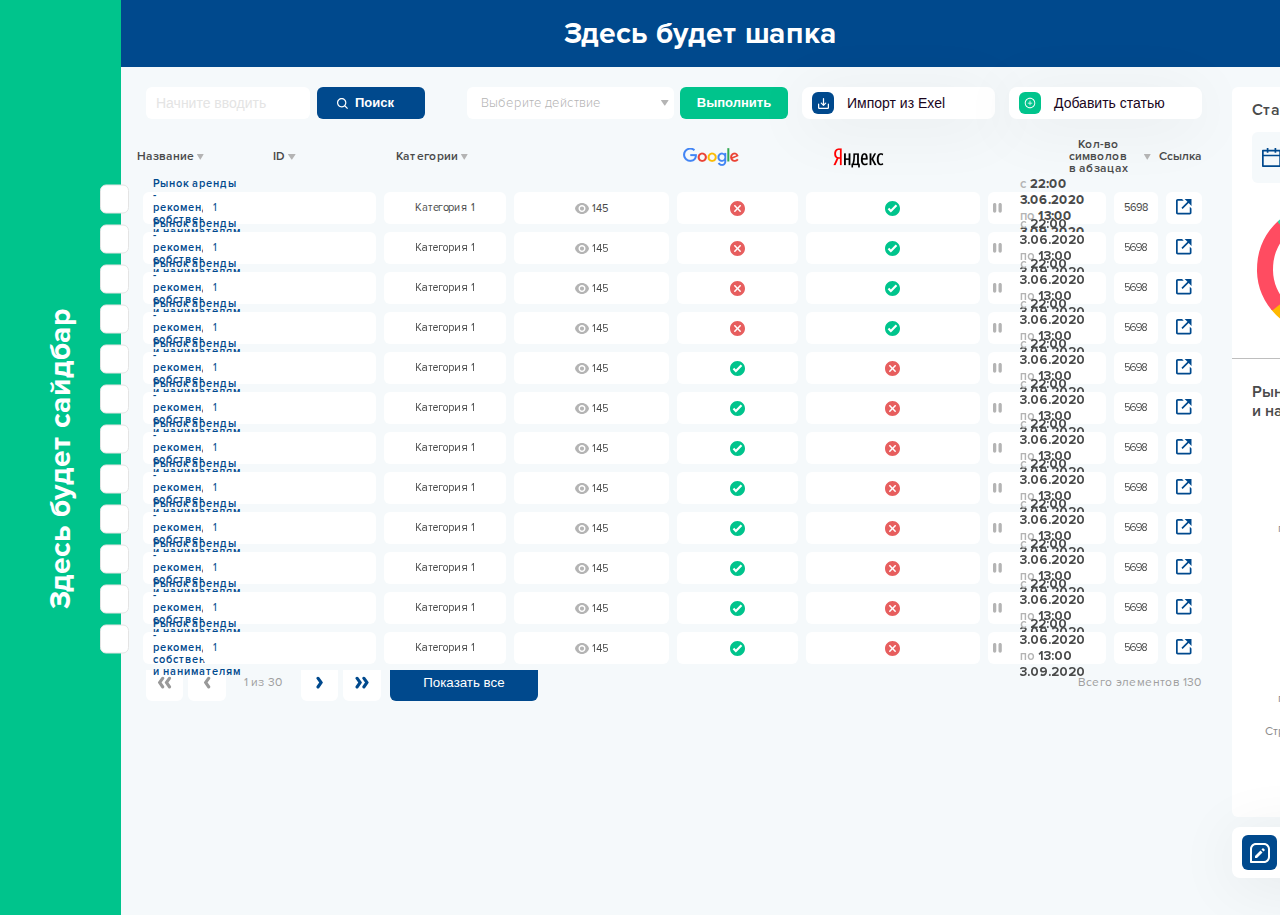
==== index.html @ c39ac7b4 "first commit" ====
<!DOCTYPE html>
<html lang="en">

<head>
    <meta charset="UTF-8">
    <meta http-equiv="X-UA-Compatible" content="IE=edge">
    <meta name="viewport" content="width=device-width, initial-scale=1.0">
    <title>Импорт в БД</title>
    <link rel="stylesheet" href="css/nice-select.css">
    <link rel="stylesheet" href="css/datepicker.css">
    <link rel="stylesheet" href="https://cdn.jsdelivr.net/npm/bootstrap@4.6.0/dist/css/bootstrap.min.css" integrity="sha384-B0vP5xmATw1+K9KRQjQERJvTumQW0nPEzvF6L/Z6nronJ3oUOFUFpCjEUQouq2+l" crossorigin="anonymous">
    <link rel="stylesheet" href="css/style.css">
    <link rel="stylesheet" href="css/jqplot.css">
</head>

<body>
    <div class="wrapper">
        <aside class='removed-sidebar'>
            <span>Здесь будет сайдбар</span>
        </aside>
        <main>
            <header class='removed-header'>Здесь будет шапка</header>
            <div class="content">
                <div class="content__left">
                    <div class="content-top">
                        <div class="content-top__left">
                            <div class="search">
                                <input type="text" placeholder="Начните вводить">
                                <button class="blue-btn">
                                    <svg width="11" height="11" viewBox="0 0 11 11" fill="none" xmlns="http://www.w3.org/2000/svg">
                                        <path d="M4.70412 9.40774C5.74783 9.40753 6.76147 9.05814 7.58363 8.41522L10.1685 11L11 10.1686L8.41508 7.58381C9.05837 6.76162 9.40799 5.7478 9.40824 4.70387C9.40824 2.11027 7.29786 0 4.70412 0C2.11039 0 0 2.11027 0 4.70387C0 7.29747 2.11039 9.40774 4.70412 9.40774ZM4.70412 1.17597C6.64986 1.17597 8.23221 2.75823 8.23221 4.70387C8.23221 6.64951 6.64986 8.23177 4.70412 8.23177C2.75838 8.23177 1.17603 6.64951 1.17603 4.70387C1.17603 2.75823 2.75838 1.17597 4.70412 1.17597Z" fill="white"/>
                                    </svg>
                                    <span>Поиск</span>
                                </button>
                            </div>
                            <div class="action">
                                <select class="select">
                                    <option disabled selected value="">Выберите действие</option>
                                    <option value="действие 1">действие 1</option>
                                    <option value="действие 2">действие 2</option>
                                    <option value="действие 3">действие 3</option>
                                </select>
                                <button class="green-btn">Выполнить</button>
                            </div>
                        </div>
                        <div class="content-top__right">
                            <button class="import-excel download-btn custom-btn">
                                <i>
                                    <svg width="11" height="11" viewBox="0 0 16 16" fill="none" xmlns="http://www.w3.org/2000/svg">
                                        <path d="M14.2222 8.88889V13.3333C14.2222 13.8222 13.8222 14.2222 13.3333 14.2222H2.66667C2.17778 14.2222 1.77778 13.8222 1.77778 13.3333V8.88889C1.77778 8.4 1.37778 8 0.888889 8C0.4 8 0 8.4 0 8.88889V14.2222C0 15.2 0.8 16 1.77778 16H14.2222C15.2 16 16 15.2 16 14.2222V8.88889C16 8.4 15.6 8 15.1111 8C14.6222 8 14.2222 8.4 14.2222 8.88889ZM8.88889 8.59556L10.56 6.92444C10.6423 6.84215 10.74 6.77687 10.8475 6.73233C10.955 6.68779 11.0703 6.66487 11.1867 6.66487C11.303 6.66487 11.4183 6.68779 11.5258 6.73233C11.6333 6.77687 11.731 6.84215 11.8133 6.92444C11.8956 7.00674 11.9609 7.10444 12.0054 7.21196C12.05 7.31949 12.0729 7.43473 12.0729 7.55111C12.0729 7.66749 12.05 7.78274 12.0054 7.89026C11.9609 7.99778 11.8956 8.09548 11.8133 8.17778L8.62222 11.3689C8.53999 11.4513 8.44231 11.5167 8.33478 11.5613C8.22725 11.6059 8.11197 11.6288 7.99556 11.6288C7.87914 11.6288 7.76387 11.6059 7.65633 11.5613C7.5488 11.5167 7.45112 11.4513 7.36889 11.3689L4.17778 8.17778C4.01158 8.01158 3.9182 7.78616 3.9182 7.55111C3.9182 7.31607 4.01158 7.09065 4.17778 6.92444C4.34398 6.75824 4.5694 6.66487 4.80444 6.66487C5.03949 6.66487 5.26491 6.75824 5.43111 6.92444L7.11111 8.59556V0.888889C7.11111 0.4 7.51111 0 8 0C8.48889 0 8.88889 0.4 8.88889 0.888889V8.59556Z" fill="white"></path>
                                    </svg>
                                </i>
                                <span>Импорт из Exel</span>
                            </button>
                            <button class="add-article add-btn custom-btn">
                                <i>
                                    <svg width="12" height="12" viewBox="0 0 12 12" fill="none" xmlns="http://www.w3.org/2000/svg">
                                        <path d="M8.15625 5.625H6.375V3.84375C6.375 3.79219 6.33281 3.75 6.28125 3.75H5.71875C5.66719 3.75 5.625 3.79219 5.625 3.84375V5.625H3.84375C3.79219 5.625 3.75 5.66719 3.75 5.71875V6.28125C3.75 6.33281 3.79219 6.375 3.84375 6.375H5.625V8.15625C5.625 8.20781 5.66719 8.25 5.71875 8.25H6.28125C6.33281 8.25 6.375 8.20781 6.375 8.15625V6.375H8.15625C8.20781 6.375 8.25 6.33281 8.25 6.28125V5.71875C8.25 5.66719 8.20781 5.625 8.15625 5.625Z" fill="white"/>
                                        <path d="M6 0.75C3.10078 0.75 0.75 3.10078 0.75 6C0.75 8.89922 3.10078 11.25 6 11.25C8.89922 11.25 11.25 8.89922 11.25 6C11.25 3.10078 8.89922 0.75 6 0.75ZM6 10.3594C3.59297 10.3594 1.64062 8.40703 1.64062 6C1.64062 3.59297 3.59297 1.64062 6 1.64062C8.40703 1.64062 10.3594 3.59297 10.3594 6C10.3594 8.40703 8.40703 10.3594 6 10.3594Z" fill="white"/>
                                    </svg>
                                </i>
                                <span>Добавить статью</span>
                            </button>
                        </div>
                    </div>
                    <div class="table">
                        <div class="table__head">
                            <div class="table__head-title">
                                <span>Название</span>
                                <img src="img/select-arrow.svg"></img>
                            </div>
                            <div class="table__head-title">
                                <span>ID</span>
                                <img src="img/select-arrow.svg"></img>
                            </div>
                            <div class="table__head-title">
                                <span>Категории</span>
                                <img src="img/select-arrow.svg"></img>
                            </div>
                            <div class="table__head-title">
                            </div>
                            <div class="table__head-title table__head-title--google">
                                <img src="img/google.png" alt="">
                            </div>
                            <div class="table__head-title table__head-title--yandex">
                                <img src="img/yandex.png" alt="">
                            </div>

                            <div class="table__head-title">

                            </div>
                            <div class="table__head-title">
                                <span>Кол-во символов <br> в абзацах</span>
                                <img src="img/select-arrow.svg"></img>
                            </div>
                            <div class="table__head-title">
                                <span>Ссылка</span>
                            </div>
                        </div>
                        <div class="table__row">
                            <div>
                                <div class="table__check">
                                    <input type='checkbox' class="checkbox" id='c' />
                                    <label for='c'></label>
                                </div>
                                <div class="table__title">
                                    Рынок аренды - рекомендации собственникам и нанимателям
                                </div>
                            </div>
                            <div class="table__id">1</div>
                            <div class="table__tag">Категория 1</div>
                            <div class="table__views">
                                <img src="img/views.svg" alt="">&#160;
                                <span>145</span>
                            </div>
                            <div class="table__google">
                                <img src="img/hasno.svg" alt="">
                            </div>
                            <div class="table__yandex">
                                <img src="img/has.svg" alt="">
                            </div>
                            <div class="table__period">
                                <button></button>
                                <div>
                                    <p>
                                        <span>с</span>
                                        <strong> 22:00 3.06.2020</strong>
                                    </p>
                                    <p>
                                        <span>по</span>
                                        <strong>13:00 3.09.2020</strong>
                                    </p>
                                </div>
                            </div>
                            <div class="table__num">5698</div>
                            <div class="table__link">
                                <a href=""><img src="img/link.svg" alt=""></a>
                            </div>
                        </div>
                        <div class="table__row">
                            <div>
                                <div class="table__check">
                                    <input type='checkbox' class="checkbox" id='c2' />
                                    <label for='c2'></label>
                                </div>
                                <div class="table__title">
                                    Рынок аренды - рекомендации собственникам и нанимателям
                                </div>
                            </div>
                            <div class="table__id">1</div>
                            <div class="table__tag">Категория 1</div>
                            <div class="table__views">
                                <img src="img/views.svg" alt="">&#160;
                                <span>145</span>
                            </div>
                            <div class="table__google">
                                <img src="img/hasno.svg" alt="">
                            </div>
                            <div class="table__yandex">
                                <img src="img/has.svg" alt="">
                            </div>
                            <div class="table__period">
                                <button></button>
                                <div>
                                    <p>
                                        <span>с</span>
                                        <strong> 22:00 3.06.2020</strong>
                                    </p>
                                    <p>
                                        <span>по</span>
                                        <strong>13:00 3.09.2020</strong>
                                    </p>
                                </div>
                            </div>
                            <div class="table__num">5698</div>
                            <div class="table__link">
                                <a href=""><img src="img/link.svg" alt=""></a>
                            </div>
                        </div>
                        <div class="table__row">
                            <div>
                                <div class="table__check">
                                    <input type='checkbox' class="checkbox" id='c3' />
                                    <label for='c3'></label>
                                </div>
                                <div class="table__title">
                                    Рынок аренды - рекомендации собственникам и нанимателям
                                </div>
                            </div>
                            <div class="table__id">1</div>
                            <div class="table__tag">Категория 1</div>
                            <div class="table__views">
                                <img src="img/views.svg" alt="">&#160;
                                <span>145</span>
                            </div>
                            <div class="table__google">
                                <img src="img/hasno.svg" alt="">
                            </div>
                            <div class="table__yandex">
                                <img src="img/has.svg" alt="">
                            </div>
                            <div class="table__period">
                                <button></button>
                                <div>
                                    <p>
                                        <span>с</span>
                                        <strong> 22:00 3.06.2020</strong>
                                    </p>
                                    <p>
                                        <span>по</span>
                                        <strong>13:00 3.09.2020</strong>
                                    </p>
                                </div>
                            </div>
                            <div class="table__num">5698</div>
                            <div class="table__link">
                                <a href=""><img src="img/link.svg" alt=""></a>
                            </div>
                        </div>
                        <div class="table__row">
                            <div>
                                <div class="table__check">
                                    <input type='checkbox' class="checkbox" id='c4' />
                                    <label for='c4'></label>
                                </div>
                                <div class="table__title">
                                    Рынок аренды - рекомендации собственникам и нанимателям
                                </div>
                            </div>
                            <div class="table__id">1</div>
                            <div class="table__tag">Категория 1</div>
                            <div class="table__views">
                                <img src="img/views.svg" alt="">&#160;
                                <span>145</span>
                            </div>
                            <div class="table__google">
                                <img src="img/hasno.svg" alt="">
                            </div>
                            <div class="table__yandex">
                                <img src="img/has.svg" alt="">
                            </div>
                            <div class="table__period">
                                <button></button>
                                <div>
                                    <p>
                                        <span>с</span>
                                        <strong> 22:00 3.06.2020</strong>
                                    </p>
                                    <p>
                                        <span>по</span>
                                        <strong>13:00 3.09.2020</strong>
                                    </p>
                                </div>
                            </div>
                            <div class="table__num">5698</div>
                            <div class="table__link">
                                <a href=""><img src="img/link.svg" alt=""></a>
                            </div>
                        </div>
                        <div class="table__row">
                            <div>
                                <div class="table__check">
                                    <input type='checkbox' class="checkbox" id='c5' />
                                    <label for='c5'></label>
                                </div>
                                <div class="table__title">
                                    Рынок аренды - рекомендации собственникам и нанимателям
                                </div>
                            </div>
                            <div class="table__id">1</div>
                            <div class="table__tag">Категория 1</div>
                            <div class="table__views">
                                <img src="img/views.svg" alt="">&#160;
                                <span>145</span>
                            </div>
                            <div class="table__google">
                                <img src="img/has.svg" alt="">
                            </div>
                            <div class="table__yandex">
                                <img src="img/hasno.svg" alt="">
                            </div>
                            <div class="table__period">
                                <button></button>
                                <div>
                                    <p>
                                        <span>с</span>
                                        <strong> 22:00 3.06.2020</strong>
                                    </p>
                                    <p>
                                        <span>по</span>
                                        <strong>13:00 3.09.2020</strong>
                                    </p>
                                </div>
                            </div>
                            <div class="table__num">5698</div>
                            <div class="table__link">
                                <a href=""><img src="img/link.svg" alt=""></a>
                            </div>
                        </div>
                        <div class="table__row">
                            <div>
                                <div class="table__check">
                                    <input type='checkbox' class="checkbox" id='c6' />
                                    <label for='c6'></label>
                                </div>
                                <div class="table__title">
                                    Рынок аренды - рекомендации собственникам и нанимателям
                                </div>
                            </div>
                            <div class="table__id">1</div>
                            <div class="table__tag">Категория 1</div>
                            <div class="table__views">
                                <img src="img/views.svg" alt="">&#160;
                                <span>145</span>
                            </div>
                            <div class="table__google">
                                <img src="img/has.svg" alt="">
                            </div>
                            <div class="table__yandex">
                                <img src="img/hasno.svg" alt="">
                            </div>
                            <div class="table__period">
                                <button></button>
                                <div>
                                    <p>
                                        <span>с</span>
                                        <strong> 22:00 3.06.2020</strong>
                                    </p>
                                    <p>
                                        <span>по</span>
                                        <strong>13:00 3.09.2020</strong>
                                    </p>
                                </div>
                            </div>
                            <div class="table__num">5698</div>
                            <div class="table__link">
                                <a href=""><img src="img/link.svg" alt=""></a>
                            </div>
                        </div>
                        <div class="table__row">
                            <div>
                                <div class="table__check">
                                    <input type='checkbox' class="checkbox" id='c7' />
                                    <label for='c7'></label>
                                </div>
                                <div class="table__title">
                                    Рынок аренды - рекомендации собственникам и нанимателям
                                </div>
                            </div>
                            <div class="table__id">1</div>
                            <div class="table__tag">Категория 1</div>
                            <div class="table__views">
                                <img src="img/views.svg" alt="">&#160;
                                <span>145</span>
                            </div>
                            <div class="table__google">
                                <img src="img/has.svg" alt="">
                            </div>
                            <div class="table__yandex">
                                <img src="img/hasno.svg" alt="">
                            </div>
                            <div class="table__period">
                                <button></button>
                                <div>
                                    <p>
                                        <span>с</span>
                                        <strong> 22:00 3.06.2020</strong>
                                    </p>
                                    <p>
                                        <span>по</span>
                                        <strong>13:00 3.09.2020</strong>
                                    </p>
                                </div>
                            </div>
                            <div class="table__num">5698</div>
                            <div class="table__link">
                                <a href=""><img src="img/link.svg" alt=""></a>
                            </div>
                        </div>
                        <div class="table__row">
                            <div>
                                <div class="table__check">
                                    <input type='checkbox' class="checkbox" id='c8' />
                                    <label for='c8'></label>
                                </div>
                                <div class="table__title">
                                    Рынок аренды - рекомендации собственникам и нанимателям
                                </div>
                            </div>
                            <div class="table__id">1</div>
                            <div class="table__tag">Категория 1</div>
                            <div class="table__views">
                                <img src="img/views.svg" alt="">&#160;
                                <span>145</span>
                            </div>
                            <div class="table__google">
                                <img src="img/has.svg" alt="">
                            </div>
                            <div class="table__yandex">
                                <img src="img/hasno.svg" alt="">
                            </div>
                            <div class="table__period">
                                <button></button>
                                <div>
                                    <p>
                                        <span>с</span>
                                        <strong> 22:00 3.06.2020</strong>
                                    </p>
                                    <p>
                                        <span>по</span>
                                        <strong>13:00 3.09.2020</strong>
                                    </p>
                                </div>
                            </div>
                            <div class="table__num">5698</div>
                            <div class="table__link">
                                <a href=""><img src="img/link.svg" alt=""></a>
                            </div>
                        </div>
                        <div class="table__row">
                            <div>
                                <div class="table__check">
                                    <input type='checkbox' class="checkbox" id='c9' />
                                    <label for='c9'></label>
                                </div>
                                <div class="table__title">
                                    Рынок аренды - рекомендации собственникам и нанимателям
                                </div>
                            </div>
                            <div class="table__id">1</div>
                            <div class="table__tag">Категория 1</div>
                            <div class="table__views">
                                <img src="img/views.svg" alt="">&#160;
                                <span>145</span>
                            </div>
                            <div class="table__google">
                                <img src="img/has.svg" alt="">
                            </div>
                            <div class="table__yandex">
                                <img src="img/hasno.svg" alt="">
                            </div>
                            <div class="table__period">
                                <button></button>
                                <div>
                                    <p>
                                        <span>с</span>
                                        <strong> 22:00 3.06.2020</strong>
                                    </p>
                                    <p>
                                        <span>по</span>
                                        <strong>13:00 3.09.2020</strong>
                                    </p>
                                </div>
                            </div>
                            <div class="table__num">5698</div>
                            <div class="table__link">
                                <a href=""><img src="img/link.svg" alt=""></a>
                            </div>
                        </div>
                        <div class="table__row">
                            <div>
                                <div class="table__check">
                                    <input type='checkbox' class="checkbox" id='c10' />
                                    <label for='c10'></label>
                                </div>
                                <div class="table__title">
                                    Рынок аренды - рекомендации собственникам и нанимателям
                                </div>
                            </div>
                            <div class="table__id">1</div>
                            <div class="table__tag">Категория 1</div>
                            <div class="table__views">
                                <img src="img/views.svg" alt="">&#160;
                                <span>145</span>
                            </div>
                            <div class="table__google">
                                <img src="img/has.svg" alt="">
                            </div>
                            <div class="table__yandex">
                                <img src="img/hasno.svg" alt="">
                            </div>
                            <div class="table__period">
                                <button></button>
                                <div>
                                    <p>
                                        <span>с</span>
                                        <strong> 22:00 3.06.2020</strong>
                                    </p>
                                    <p>
                                        <span>по</span>
                                        <strong>13:00 3.09.2020</strong>
                                    </p>
                                </div>
                            </div>
                            <div class="table__num">5698</div>
                            <div class="table__link">
                                <a href=""><img src="img/link.svg" alt=""></a>
                            </div>
                        </div>
                        <div class="table__row">
                            <div>
                                <div class="table__check">
                                    <input type='checkbox' class="checkbox" id='c11' />
                                    <label for='c11'></label>
                                </div>
                                <div class="table__title">
                                    Рынок аренды - рекомендации собственникам и нанимателям
                                </div>
                            </div>
                            <div class="table__id">1</div>
                            <div class="table__tag">Категория 1</div>
                            <div class="table__views">
                                <img src="img/views.svg" alt="">&#160;
                                <span>145</span>
                            </div>
                            <div class="table__google">
                                <img src="img/has.svg" alt="">
                            </div>
                            <div class="table__yandex">
                                <img src="img/hasno.svg" alt="">
                            </div>
                            <div class="table__period">
                                <button></button>
                                <div>
                                    <p>
                                        <span>с</span>
                                        <strong> 22:00 3.06.2020</strong>
                                    </p>
                                    <p>
                                        <span>по</span>
                                        <strong>13:00 3.09.2020</strong>
                                    </p>
                                </div>
                            </div>
                            <div class="table__num">5698</div>
                            <div class="table__link">
                                <a href=""><img src="img/link.svg" alt=""></a>
                            </div>
                        </div>
                        <div class="table__row">
                            <div>
                                <div class="table__check">
                                    <input type='checkbox' class="checkbox" id='c12' />
                                    <label for='c12'></label>
                                </div>
                                <div class="table__title">
                                    Рынок аренды - рекомендации собственникам и нанимателям
                                </div>
                            </div>
                            <div class="table__id">1</div>
                            <div class="table__tag">Категория 1</div>
                            <div class="table__views">
                                <img src="img/views.svg" alt="">&#160;
                                <span>145</span>
                            </div>
                            <div class="table__google">
                                <img src="img/has.svg" alt="">
                            </div>
                            <div class="table__yandex">
                                <img src="img/hasno.svg" alt="">
                            </div>
                            <div class="table__period">
                                <button></button>
                                <div>
                                    <p>
                                        <span>с</span>
                                        <strong> 22:00 3.06.2020</strong>
                                    </p>
                                    <p>
                                        <span>по</span>
                                        <strong>13:00 3.09.2020</strong>
                                    </p>
                                </div>
                            </div>
                            <div class="table__num">5698</div>
                            <div class="table__link">
                                <a href=""><img src="img/link.svg" alt=""></a>
                            </div>
                        </div>
                    </div>
                    <div class="content-bottom">
                        <div class="content-bottom__left">
                            <div class="pagination">
                                <button class="pagination__btn pagination__btn--disabled">
                                    <svg width="15" height="13" viewBox="0 0 15 13" fill="none" xmlns="http://www.w3.org/2000/svg">
                                        <path d="M1.089 7.08982L4.53102 11.9035C4.82069 12.3125 5.28929 12.5596 5.79196 12.5596C7.06142 12.5596 7.79413 11.1282 7.06142 10.0973L4.5651 6.59567L7.06142 3.09401C7.80264 2.06311 7.06142 0.631772 5.79196 0.631772C5.28929 0.631772 4.81218 0.878848 4.5225 1.2878L1.08048 6.10152C0.876002 6.39971 0.876002 6.79163 1.089 7.08982Z" fill="#00498D"/>
                                        <path d="M7.90443 7.08982L11.3379 11.9035C11.6361 12.3125 12.1047 12.5596 12.6074 12.5596C13.8768 12.5596 14.6181 11.1282 13.8768 10.0973L11.3805 6.59567L13.8768 3.09401C14.6181 2.06311 13.8768 0.631772 12.6074 0.631772C12.1047 0.631772 11.6276 0.878848 11.3379 1.2878L7.89591 6.10152C7.69143 6.39971 7.69143 6.79163 7.90443 7.08982Z" fill="#00498D"/>
                                    </svg>
                                </button>
                                <button class="pagination__btn pagination__btn--disabled">
                                    <svg width="8" height="13" viewBox="0 0 8 13" fill="none" xmlns="http://www.w3.org/2000/svg">
                                        <path d="M1.09583 7.08982L4.53786 11.9035C4.82753 12.3125 5.29612 12.5596 5.79879 12.5596C7.06825 12.5596 7.80096 11.1282 7.06825 10.0973L4.57194 6.59567L7.06825 3.09401C7.80948 2.06311 7.06825 0.631772 5.79879 0.631772C5.29612 0.631772 4.81901 0.878848 4.52934 1.2878L1.08731 6.10152C0.882838 6.39971 0.882838 6.79163 1.09583 7.08982Z" fill="#00498D"/>
                                    </svg>
                                </button>
                                <span>1 из 30</span>
                                <button class="pagination__btn">
                                    <svg width="7" height="13" viewBox="0 0 7 13" fill="none" xmlns="http://www.w3.org/2000/svg">
                                        <path d="M6.66393 6.10146L3.22191 1.28774C2.93224 0.87879 2.46364 0.631714 1.96097 0.631714C0.691513 0.631714 -0.0411954 2.06305 0.691512 3.09395L3.18783 6.59561L0.691512 10.0973C-0.0497153 11.1282 0.691513 12.5595 1.96097 12.5595C2.46364 12.5595 2.94075 12.3124 3.23043 11.9035L6.67245 7.08976C6.87693 6.79157 6.87693 6.39966 6.66393 6.10146Z" fill="#00498D"/>
                                    </svg>
                                </button>
                                <button class="pagination__btn">
                                    <svg width="14" height="13" viewBox="0 0 14 13" fill="none" xmlns="http://www.w3.org/2000/svg">
                                        <path d="M13.5223 6.10146L10.0803 1.28774C9.79063 0.87879 9.32204 0.631714 8.81937 0.631714C7.54991 0.631714 6.8172 2.06305 7.54991 3.09395L10.0462 6.59561L7.54991 10.0973C6.80868 11.1282 7.54991 12.5595 8.81937 12.5595C9.32204 12.5595 9.79915 12.3124 10.0888 11.9035L13.5308 7.08976C13.7353 6.79157 13.7353 6.39966 13.5223 6.10146Z" fill="#00498D"/>
                                        <path d="M6.7069 6.10146L3.2734 1.28774C2.9752 0.87879 2.50661 0.631714 2.00394 0.631714C0.734481 0.631714 -0.00674638 2.06305 0.734481 3.09395L3.2308 6.59561L0.734481 10.0973C-0.00674638 11.1282 0.734481 12.5595 2.00394 12.5595C2.50661 12.5595 2.98372 12.3124 3.2734 11.9035L6.71542 7.08976C6.9199 6.79157 6.9199 6.39966 6.7069 6.10146Z" fill="#00498D"/>
                                    </svg>
                                </button>
                            </div>
                            <button class="show__all blue-btn">Показать все</button>
                        </div>
                        <div class="content-bottom__right">
                            Всего элементов 130
                        </div>
                    </div>
                </div>
                <div class="content__right">
                    <div class="content__right-inner">
                        <p class="content__right-title">Статистика по статьям</p>
                        <div class="datapicker">
                            <div class="datapicker__show">
                                <img src="img/calendar.svg" alt="">
                                <span>с 21.02.2020 </span>&#160;по&#160;
                                <span> 21.02.2021</span>
                            </div>
                            <div class="datapicker__hidden">
                                <div class="datapicker__hidden-nav">
                                    <select class="select select-month">
                                        <option value="Январь">Январь</option>
                                        <option selected value="Февраль">Февраль</option>
                                        <option value="Март">Март</option>
                                        <option value="Апрель">Апрель</option>
                                        <option value="Май">Май</option>
                                        <option value="Июнь">Июнь</option>
                                        <option value="Июль">Июль</option>
                                        <option value="Август">Август</option>
                                        <option value="Сентябрь">Сентябрь</option>
                                        <option value="Октябрь">Октябрь</option>
                                        <option value="Ноябрь">Ноябрь</option>
                                        <option value="Декабрь">Декабрь</option>
                                    </select>
                                    <select class="select select-year">
                                        <option selected value="2020">2020</option>
                                        <option value="2021">2021</option>
                                        <option value="2022">2022</option>
                                        <option value="2023">2023</option>
                                        <option value="2024">2024</option>
                                        <option value="2025">2025</option>
                                        <option value="2026">2026</option>
                                        <option value="2027">2027</option>
                                        <option value="2028">2028</option>
                                        <option value="2029">2029</option>
                                        <option value="2030">2030</option>
                                        <option value="2031">2031</option>
                                        <option value="2032">2032</option>
                                    </select>
                                </div>
                                <div class="datapicker__days-top">
                                    <div>Пн</div>
                                    <div>Вт</div>
                                    <div>Ср</div>
                                    <div>Чт</div>
                                    <div>Пт</div>
                                    <div>Сб</div>
                                    <div>Вс</div>
                                </div>
                                <div class="datapicker__days">
                                    <div class="datapicker__day datapicker__day--disabled">28</div>
                                    <div class="datapicker__day datapicker__day--disabled">29</div>
                                    <div class="datapicker__day datapicker__day--disabled">30</div>
                                    <div class="datapicker__day datapicker__day--disabled">31</div>
                                    <div class="datapicker__day">1</div>
                                    <div class="datapicker__day">2</div>
                                    <div class="datapicker__day datapicker__day--weekend">3</div>
                                    <div class="datapicker__day">4</div>
                                    <div class="datapicker__day">5</div>
                                    <div class="datapicker__day">6</div>
                                    <div class="datapicker__day">7</div>
                                    <div class="datapicker__day">8</div>
                                    <div class="datapicker__day">9</div>
                                    <div class="datapicker__day datapicker__day--weekend">10</div>
                                    <div class="datapicker__day">11</div>
                                    <div class="datapicker__day">12</div>
                                    <div class="datapicker__day">13</div>
                                    <div class="datapicker__day">14</div>
                                    <div class="datapicker__day">15</div>
                                    <div class="datapicker__day">16</div>
                                    <div class="datapicker__day datapicker__day--weekend">17</div>
                                    <div class="datapicker__day">18</div>
                                    <div class="datapicker__day">19</div>
                                    <div class="datapicker__day">20</div>
                                    <div class="datapicker__day datapicker__day--from">21</div>
                                    <div class="datapicker__day">22</div>
                                    <div class="datapicker__day datapicker__day--to">23</div>
                                    <div class="datapicker__day datapicker__day--weekend">24</div>
                                    <div class="datapicker__day">25</div>
                                    <div class="datapicker__day">26</div>
                                    <div class="datapicker__day">27</div>
                                    <div class="datapicker__day">28</div>
                                    <div class="datapicker__day">29</div>
                                    <div class="datapicker__day">30</div>
                                    <div class="datapicker__day datapicker__day--disabled datapicker__day--weekend">1</div>
                                </div>
                            </div>
                        </div>
                        <div class="statistic">
                            <div class="chart-block">
                                <canvas width="100%" height="100%" id="myChart"></canvas>
                                <span>72%</span>
                            </div>
                            <div class="statistic__block">
                                <div class="statistic__item statistic__item--blue">
                                    <div>
                                        <i></i>
                                        <span>Просмотры</span>
                                    </div>
                                    <div>
                                        <strong>20</strong>
                                        <span>&#160;(32%)</span>
                                    </div>
                                </div>
                                <div class="statistic__item statistic__item--orange">
                                    <div>
                                        <i></i>
                                        <span>Клики</span>
                                    </div>
                                    <div>
                                        <strong>20</strong>
                                        <span> &#160;(32%)</span>
                                    </div>
                                </div>
                                <div class="statistic__item statistic__item--red">
                                    <div>
                                        <i></i>
                                        <span>Избранное</span>
                                    </div>
                                    <div>
                                        <strong>15</strong>
                                        <span> &#160;(24%)</span>
                                    </div>
                                </div>
                                <div class="statistic__item statistic__item--green">
                                    <div>
                                        <i></i>
                                        <span>CTR</span>
                                    </div>
                                    <div>
                                        <strong>7</strong>
                                        <span>&#160; (12%)</span>
                                    </div>
                                </div>
                            </div>
                        </div>
                        <div class="statistic-info">
                            <p class="statistic-info__title">Рынок аренды - рекомендации собственникам и нанимателям</p>
                            <div class="pr-3 statistic-info__item">
                                <span>Название</span>
                                <div>Рынок аренды - рекомендации собственникам и нанимателям</div>
                            </div>
                            <div class="statistic-info__item">
                                <span>ID</span>
                                <div>1</div>
                            </div>
                            <div class="statistic-info__item">
                                <span>Дата <br> публикации</span>
                                <div>23.05.2020</div>
                            </div>
                            <div class="statistic-info__item">
                                <span>Теги</span>
                                <div>Недвижимость, Недвижимость, Недвижимость, Недвижимость,Недвижимость,</div>
                            </div>
                            <div class="statistic-info__item">
                                <span>Оценка</span>
                                <div class="rating-block justify-content-start">
                                    <div class="rating">
                                        <svg class="rating__item" width="17" height="17" viewBox="0 0 17 17" fill="none" xmlns="http://www.w3.org/2000/svg">
                                            <path d="M16.4505 5.98618L11.3543 5.21059L9.07611 0.374144C9.01388 0.241725 8.91152 0.134529 8.78506 0.0693701C8.46793 -0.0945772 8.08254 0.0420455 7.92397 0.374144L5.64581 5.21059L0.549539 5.98618C0.409035 6.0072 0.280575 6.07656 0.182222 6.18166C0.0633192 6.30964 -0.00220171 6.48181 5.64944e-05 6.66035C0.0023147 6.83888 0.0721672 7.00918 0.194265 7.13381L3.88148 10.8983L3.01036 16.214C2.98993 16.3376 3.003 16.4648 3.04808 16.5811C3.09316 16.6973 3.16845 16.7981 3.26541 16.8718C3.36237 16.9456 3.47713 16.9894 3.59666 16.9983C3.7162 17.0072 3.83573 16.9809 3.9417 16.9223L8.50004 14.4127L13.0584 16.9223C13.1828 16.9917 13.3273 17.0148 13.4658 16.9896C13.8151 16.9265 14.0499 16.5797 13.9897 16.214L13.1186 10.8983L16.8058 7.13381C16.9062 7.03082 16.9724 6.8963 16.9925 6.74917C17.0467 6.38134 16.8018 6.04083 16.4505 5.98618Z" fill="#FFCD4D"></path>
                                        </svg>
                                        <svg class="rating__item" width="17" height="17" viewBox="0 0 17 17" fill="none" xmlns="http://www.w3.org/2000/svg">
                                            <path d="M16.4505 5.98618L11.3543 5.21059L9.07611 0.374144C9.01388 0.241725 8.91152 0.134529 8.78506 0.0693701C8.46793 -0.0945772 8.08254 0.0420455 7.92397 0.374144L5.64581 5.21059L0.549539 5.98618C0.409035 6.0072 0.280575 6.07656 0.182222 6.18166C0.0633192 6.30964 -0.00220171 6.48181 5.64944e-05 6.66035C0.0023147 6.83888 0.0721672 7.00918 0.194265 7.13381L3.88148 10.8983L3.01036 16.214C2.98993 16.3376 3.003 16.4648 3.04808 16.5811C3.09316 16.6973 3.16845 16.7981 3.26541 16.8718C3.36237 16.9456 3.47713 16.9894 3.59666 16.9983C3.7162 17.0072 3.83573 16.9809 3.9417 16.9223L8.50004 14.4127L13.0584 16.9223C13.1828 16.9917 13.3273 17.0148 13.4658 16.9896C13.8151 16.9265 14.0499 16.5797 13.9897 16.214L13.1186 10.8983L16.8058 7.13381C16.9062 7.03082 16.9724 6.8963 16.9925 6.74917C17.0467 6.38134 16.8018 6.04083 16.4505 5.98618Z" fill="#FFCD4D"></path>
                                        </svg>
                                        <svg class="rating__item" width="17" height="17" viewBox="0 0 17 17" fill="none" xmlns="http://www.w3.org/2000/svg">
                                            <path d="M16.4505 5.98618L11.3543 5.21059L9.07611 0.374144C9.01388 0.241725 8.91152 0.134529 8.78506 0.0693701C8.46793 -0.0945772 8.08254 0.0420455 7.92397 0.374144L5.64581 5.21059L0.549539 5.98618C0.409035 6.0072 0.280575 6.07656 0.182222 6.18166C0.0633192 6.30964 -0.00220171 6.48181 5.64944e-05 6.66035C0.0023147 6.83888 0.0721672 7.00918 0.194265 7.13381L3.88148 10.8983L3.01036 16.214C2.98993 16.3376 3.003 16.4648 3.04808 16.5811C3.09316 16.6973 3.16845 16.7981 3.26541 16.8718C3.36237 16.9456 3.47713 16.9894 3.59666 16.9983C3.7162 17.0072 3.83573 16.9809 3.9417 16.9223L8.50004 14.4127L13.0584 16.9223C13.1828 16.9917 13.3273 17.0148 13.4658 16.9896C13.8151 16.9265 14.0499 16.5797 13.9897 16.214L13.1186 10.8983L16.8058 7.13381C16.9062 7.03082 16.9724 6.8963 16.9925 6.74917C17.0467 6.38134 16.8018 6.04083 16.4505 5.98618Z" fill="#FFCD4D"></path>
                                        </svg>
                                        <svg class="rating__item" width="17" height="17" viewBox="0 0 17 17" fill="none" xmlns="http://www.w3.org/2000/svg">
                                            <path d="M16.4505 5.98618L11.3543 5.21059L9.07611 0.374144C9.01388 0.241725 8.91152 0.134529 8.78506 0.0693701C8.46793 -0.0945772 8.08254 0.0420455 7.92397 0.374144L5.64581 5.21059L0.549539 5.98618C0.409035 6.0072 0.280575 6.07656 0.182222 6.18166C0.0633192 6.30964 -0.00220171 6.48181 5.64944e-05 6.66035C0.0023147 6.83888 0.0721672 7.00918 0.194265 7.13381L3.88148 10.8983L3.01036 16.214C2.98993 16.3376 3.003 16.4648 3.04808 16.5811C3.09316 16.6973 3.16845 16.7981 3.26541 16.8718C3.36237 16.9456 3.47713 16.9894 3.59666 16.9983C3.7162 17.0072 3.83573 16.9809 3.9417 16.9223L8.50004 14.4127L13.0584 16.9223C13.1828 16.9917 13.3273 17.0148 13.4658 16.9896C13.8151 16.9265 14.0499 16.5797 13.9897 16.214L13.1186 10.8983L16.8058 7.13381C16.9062 7.03082 16.9724 6.8963 16.9925 6.74917C17.0467 6.38134 16.8018 6.04083 16.4505 5.98618Z" fill="#FFCD4D"></path>
                                        </svg>
                                        <svg width="17" height="17" viewBox="0 0 17 17" fill="none" xmlns="http://www.w3.org/2000/svg">
                                            <path d="M16.4505 5.98618L11.3543 5.21059L9.07611 0.374144C9.01388 0.241725 8.91152 0.134529 8.78506 0.0693701C8.46793 -0.0945772 8.08254 0.0420455 7.92397 0.374144L5.64581 5.21059L0.549539 5.98618C0.409035 6.0072 0.280575 6.07656 0.182222 6.18166C0.0633192 6.30964 -0.00220171 6.48181 5.64944e-05 6.66035C0.0023147 6.83888 0.0721672 7.00918 0.194265 7.13381L3.88148 10.8983L3.01036 16.214C2.98993 16.3376 3.003 16.4648 3.04808 16.5811C3.09316 16.6973 3.16845 16.7981 3.26541 16.8718C3.36237 16.9456 3.47713 16.9894 3.59666 16.9983C3.7162 17.0072 3.83573 16.9809 3.9417 16.9223L8.50004 14.4127L13.0584 16.9223C13.1828 16.9917 13.3273 17.0148 13.4658 16.9896C13.8151 16.9265 14.0499 16.5797 13.9897 16.214L13.1186 10.8983L16.8058 7.13381C16.9062 7.03082 16.9724 6.8963 16.9925 6.74917C17.0467 6.38134 16.8018 6.04083 16.4505 5.98618Z" fill="#B4B4B4"></path>
                                        </svg>
                                    </div>
                                    <div class="rating-num">
                                        <svg width="12" height="12" viewBox="0 0 12 12" fill="none" xmlns="http://www.w3.org/2000/svg">
                                            <path d="M11.9894 4.63497C11.9641 4.55721 11.8969 4.5005 11.8159 4.48869L7.93022 3.92399L6.19252 0.403059C6.15643 0.329599 6.08168 0.283203 6.00006 0.283203C5.91844 0.283203 5.84348 0.329599 5.8076 0.403059L4.06969 3.92421L0.184033 4.48891C0.103055 4.50072 0.0360388 4.55721 0.0104781 4.63518C-0.0146531 4.71272 0.00618214 4.79821 0.0648214 4.85513L2.87671 7.59593L2.21278 11.4661C2.19903 11.5467 2.23211 11.6281 2.29805 11.6762C2.36443 11.7247 2.45228 11.731 2.52423 11.6925L6.00006 9.86546L9.47546 11.6925C9.50682 11.7091 9.5414 11.7172 9.57556 11.7172C9.62002 11.7172 9.66427 11.7035 9.70185 11.6762C9.76801 11.6281 9.80109 11.5467 9.78713 11.4661L9.12341 7.59614L11.9353 4.85513C11.9937 4.79778 12.0148 4.71251 11.9894 4.63497Z" fill="#B4B4B4"></path>
                                        </svg>
                                        <span>4</span>
                                    </div>
                                    <div class="rating-group">
                                        <img src="img/group-star.svg" alt="">
                                        <span>127</span>
                                    </div>
                                </div>
                            </div>
                            <div class="statistic-info__item">
                                <span>Кол-во символов <br>                                в абзацах</span>
                                <div>5698</div>
                            </div>
                            <div class="statistic-info__item">
                                <span>Дата <br> публикации</span>
                                <div class="period__block">
                                    <div class="table__period">
                                        <div>
                                            <p>
                                                <span>с</span>
                                                <strong> 22:00 3.06.2020</strong>
                                            </p>
                                            <p>
                                                <span>по</span>
                                                <strong>13:00 3.09.2020</strong>
                                            </p>
                                        </div>
                                    </div>
                                    <div class="period__buttons">
                                        <button><img src="img/play.svg" alt=""></button>
                                        <button><img src="img/pause.svg" alt=""></button>
                                        <button><img src="img/clock.svg" alt=""></button>
                                    </div>
                                </div>
                            </div>
                            <div class="statistic-info__item">
                                <span>Страница SEO</span>
                                <div>
                                    <a href=""><img src="img/link.svg" alt=""></a>
                                </div>
                            </div>
                        </div>
                    </div>

                    <div class="content__right-nav">
                        <button class="edit-btn custom-btn">
                            <i>
                                <svg width="20" height="20" viewBox="0 0 20 20" fill="none" xmlns="http://www.w3.org/2000/svg">
                                    <path d="M14 0H6C2.691 0 0 2.691 0 6V19C0 19.2652 0.105357 19.5196 0.292893 19.7071C0.48043 19.8946 0.734784 20 1 20H14C17.309 20 20 17.309 20 14V6C20 2.691 17.309 0 14 0ZM18 14C18 16.206 16.206 18 14 18H2V6C2 3.794 3.794 2 6 2H14C16.206 2 18 3.794 18 6V14Z" fill="white"/>
                                    <path d="M5 12.9868V14.9858H6.999L12.528 9.46382L10.53 7.46582L5 12.9868Z" fill="white"/>
                                    <path d="M13.4707 8.522L11.4727 6.522L12.9957 5L14.9957 6.999L13.4707 8.522Z" fill="white"/>
                                </svg>
                            </i>
                            <span>Редактировать</span>
                        </button>
                        <button class="delete-btn custom-btn">
                            <i>
                                <svg width="22" height="22" viewBox="0 0 22 22" fill="none" xmlns="http://www.w3.org/2000/svg">
                                    <path d="M11 0C8.08262 0 5.28473 1.15893 3.22183 3.22183C1.15893 5.28473 0 8.08262 0 11C0 13.9174 1.15893 16.7153 3.22183 18.7782C5.28473 20.8411 8.08262 22 11 22C13.9174 22 16.7153 20.8411 18.7782 18.7782C20.8411 16.7153 22 13.9174 22 11C22 8.08262 20.8411 5.28473 18.7782 3.22183C16.7153 1.15893 13.9174 0 11 0V0ZM11 19.9375C8.62963 19.9375 6.35634 18.9959 4.68023 17.3198C3.00413 15.6437 2.0625 13.3704 2.0625 11C2.0625 8.62963 3.00413 6.35634 4.68023 4.68023C6.35634 3.00413 8.62963 2.0625 11 2.0625C13.3704 2.0625 15.6437 3.00413 17.3198 4.68023C18.9959 6.35634 19.9375 8.62963 19.9375 11C19.9375 13.3704 18.9959 15.6437 17.3198 17.3198C15.6437 18.9959 13.3704 19.9375 11 19.9375Z" fill="#FFFFFF"/>
                                    <path d="M14.4375 5.5L11 8.9375L7.5625 5.5L5.5 7.5625L8.9375 11L5.5 14.4375L7.5625 16.5L11 13.0625L14.4375 16.5L16.5 14.4375L13.0625 11L16.5 7.5625L14.4375 5.5Z" fill="#FFFFFF"/>
                                </svg>
                            </i>
                            <span>Удалить</span>
                        </button>
                    </div>

                </div>

            </div>
        </main>
    </div>

    <script src="js/jquery-1.11.3.min.js"></script>
    <script src="js/bootstrap.min.js"></script>
    <script src="js/jquery.mCustomScrollbar.concat.min.js"></script>
    <script src="js/jquery.nice-select.min.js"></script>
    <script src="js/datapicker.js"></script>
    <script src="js/chart.min.js"></script>

    <script src="js/index.js"></script>
</body>

</html>
---- css/nice-select.css ----
.nice-select {
  -webkit-tap-highlight-color: transparent;
  background-color: #fff;
  border-radius: 5px;
  border: solid 1px #e8e8e8;
  -webkit-box-sizing: border-box;
  box-sizing: border-box;
  cursor: pointer;
  display: block;
  float: left;
  font-family: inherit;
  font-size: 14px;
  font-weight: normal;
  height: 42px;
  line-height: 40px;
  outline: none;
  padding-left: 18px;
  padding-right: 30px;
  position: relative;
  text-align: left !important;
  -webkit-transition: all 0.2s ease-in-out;
  transition: all 0.2s ease-in-out;
  -webkit-user-select: none;
     -moz-user-select: none;
      -ms-user-select: none;
          user-select: none;
  white-space: nowrap;
  width: auto;
  background: #ffffff !important;
  padding: 0 10px;
  font-size: 13px;
  color: #212121;
  height: 22px;
  line-height: 22px;
  background: #ffffff !important;
  border: 1px solid #e0e0e0;
  width: 142px;
  font-weight: 300;
}
.ncatlist .ncatfilterselect .nice-select, .cartselect.nice-select{
  width: 100%;
}
.shoplist .shoplist-menu .nice-select{
  width: 380px;
    height: 52px;
    border: 1px solid #e0e0e0;
    border-radius: 3px;
    line-height: 52px;
    padding: 0 15px;
    color: #cccccc;
}
.shoplist .shoplist-menu .nice-select:after{
    background: url(../images/seldropblack.png) no-repeat;
    content: "";
    position: absolute;
    z-index: 1;
    right: 15px;
    top: 50%;
    width: 13px;
    height: 13px;
    display: block;
    margin-top: -7px;
    -webkit-transform: rotate(0deg);
    transform: rotate(0deg);
}
.shoplist .shoplist-menu .nice-select.open:after {
    -webkit-transform: rotate(-180deg);
    transform: rotate(-180deg); }
  .nice-select:hover {
    border-color: #dbdbdb; }
  .nice-select:active, .nice-select.open, .nice-select:focus {
    border-color: #999; }
  .nice-select:after {
        content: "";
    position: absolute;
    z-index: 7;
    top: 2px;
    right: 10px;
    width: 8px;
    height: 16px;
    cursor: pointer;
    -webkit-transform: rotate(-90deg);
    transform: rotate(-90deg);
    -webkit-transition: all 0.3s;
    transition: all 0.3s;
    background-size: 4px auto; }
  .nice-select.open:after {
    -webkit-transform: rotate(-270deg);
            transform: rotate(-270deg); }
  .nice-select.open .list {
    opacity: 1;
    pointer-events: auto;
    -webkit-transform: scale(1) translateY(0);
            transform: scale(1) translateY(0); }
  .nice-select.disabled {
    border-color: #ededed;
    color: #999;
    pointer-events: none; }
    .nice-select.disabled:after {
      border-color: #cccccc; }
  .nice-select.wide {
    width: 100%; }
    .nice-select.wide .list {
      left: 0 !important;
      right: 0 !important; }
  .nice-select.right {
    float: right; }
    .nice-select.right .list {
      left: auto;
      right: 0; }
  .nice-select.small {
    font-size: 12px;
    height: 36px;
    line-height: 34px; }
    .nice-select.small:after {
      height: 4px;
      width: 4px; }
    .nice-select.small .option {
      line-height: 34px;
      min-height: 34px; }
  .nice-select .list {
    background-color: #fff;
    border-radius: 5px;
    -webkit-box-shadow: 0 0 0 1px rgba(68, 68, 68, 0.11);
    box-shadow: 0 0 0 1px rgba(68, 68, 68, 0.11);
    -webkit-box-sizing: border-box;
    box-sizing: border-box;
    margin-top: 4px;
    opacity: 0;
    overflow: hidden;
    padding: 0;
    pointer-events: none;
    position: absolute;
    top: 100%;
    left: 0;
    width: 100%;
    -webkit-transition: all 0.2s cubic-bezier(0.5, 0, 0, 1.25), opacity 0.15s ease-out;
    transition: all 0.2s cubic-bezier(0.5, 0, 0, 1.25), opacity 0.15s ease-out;
    z-index: 9; }
    .nice-select .list:hover .option:not(:hover) {
      background-color: transparent !important; }
  .nice-select .option {
    cursor: pointer;
    font-weight: 400;
    list-style: none;
    outline: none;
    padding-left: 18px;
    padding-right: 29px;
    padding: 6px 10px;
    font-size: 12px;
    line-height: 1;
    border-top: 1px dotted #e0e0e0;
    text-align: left;
    -webkit-transition: all 0.2s;
    transition: all 0.2s; }
    .nice-select .option:hover, .nice-select .option.focus, .nice-select .option.selected.focus {
      background-color: #f6f6f6; }
    .nice-select .option.selected {
      font-weight: bold; width: 100%;}
    .nice-select .option.disabled {
      background-color: transparent;
      cursor: default; }

.no-csspointerevents .nice-select .list {
  display: none; }

.no-csspointerevents .nice-select.open .list {
  display: block; }

.cartFormBuy .nice-select,.cartFormBuy .cartselect{
  height: 40px;
  line-height: 40px;
  margin-bottom: 30px;
}
.cartFormBuy .nice-select:after{
  top: 12px;
}
.cartwrap .cartFormWrap .cartFormBuy .tabcart .cartselect.mt20 .nice-select{
  height: 40px;
  line-height: 40px;
  margin-bottom: 30px;
}
.cartwrap .cartFormWrap .cartFormBuy .tabcart .cartselect.mt20 .nice-select:after{
  top: 12px;
}
---- css/datepicker.css ----
.datepicker--cell-day.-other-month-,
.datepicker--cell-year.-other-decade- {
    color: #dedede;
}

.datepicker--cell-day.-other-month-:hover,
.datepicker--cell-year.-other-decade-:hover {
    color: #c5c5c5;
}

.-disabled-.-focus-.datepicker--cell-day.-other-month-,
.-disabled-.-focus-.datepicker--cell-year.-other-decade- {
    color: #dedede;
}

.-selected-.datepicker--cell-day.-other-month-,
.-selected-.datepicker--cell-year.-other-decade- {
    color: #fff;
    background: #a2ddf6;
}

.-selected-.-focus-.datepicker--cell-day.-other-month-,
.-selected-.-focus-.datepicker--cell-year.-other-decade- {
    background: #8ad5f4;
}

.-in-range-.datepicker--cell-day.-other-month-,
.-in-range-.datepicker--cell-year.-other-decade- {
    background-color: rgba(92, 196, 239, 0.1);
    color: #cccccc;
}

.-in-range-.-focus-.datepicker--cell-day.-other-month-,
.-in-range-.-focus-.datepicker--cell-year.-other-decade- {
    background-color: rgba(92, 196, 239, 0.2);
}

.datepicker--cell-day.-other-month-:empty,
.datepicker--cell-year.-other-decade-:empty {
    background: none;
    border: none;
}


/* -------------------------------------------------
      Datepicker cells
     ------------------------------------------------- */

.datepicker--cells {
    display: -webkit-flex;
    display: -ms-flexbox;
    display: flex;
    -webkit-flex-wrap: wrap;
    -ms-flex-wrap: wrap;
    flex-wrap: wrap;
}

.datepicker--cell {
    border-radius: 4px;
    box-sizing: border-box;
    cursor: pointer;
    display: -webkit-flex;
    display: -ms-flexbox;
    display: flex;
    position: relative;
    -webkit-align-items: center;
    -ms-flex-align: center;
    align-items: center;
    -webkit-justify-content: center;
    -ms-flex-pack: center;
    justify-content: center;
    height: 32px;
    z-index: 1;
}

.datepicker--cell.-focus- {
    background: #f0f0f0;
}

.datepicker--cell.-current- {
    color: #4EB5E6;
}

.datepicker--cell.-current-.-focus- {
    color: #4a4a4a;
}

.datepicker--cell.-current-.-in-range- {
    color: #4EB5E6;
}

.datepicker--cell.-in-range- {
    background: rgba(92, 196, 239, 0.1);
    color: #4a4a4a;
    border-radius: 0;
}

.datepicker--cell.-in-range-.-focus- {
    background-color: rgba(92, 196, 239, 0.2);
}

.datepicker--cell.-disabled- {
    cursor: default;
    color: #aeaeae;
}

.datepicker--cell.-disabled-.-focus- {
    color: #aeaeae;
}

.datepicker--cell.-disabled-.-in-range- {
    color: #a1a1a1;
}

.datepicker--cell.-disabled-.-current-.-focus- {
    color: #aeaeae;
}

.datepicker--cell.-range-from- {
    border: 1px solid rgba(92, 196, 239, 0.5);
    background-color: rgba(92, 196, 239, 0.1);
    border-radius: 4px 0 0 4px;
}

.datepicker--cell.-range-to- {
    border: 1px solid rgba(92, 196, 239, 0.5);
    background-color: rgba(92, 196, 239, 0.1);
    border-radius: 0 4px 4px 0;
}

.datepicker--cell.-range-from-.-range-to- {
    border-radius: 4px;
}

.datepicker--cell.-selected- {
    color: #fff;
    border: none;
    background: #5cc4ef;
}

.datepicker--cell.-selected-.-current- {
    color: #fff;
    background: #5cc4ef;
}

.datepicker--cell.-selected-.-focus- {
    background: #45bced;
}

.datepicker--cell:empty {
    cursor: default;
}

.datepicker--days-names {
    display: -webkit-flex;
    display: -ms-flexbox;
    display: flex;
    -webkit-flex-wrap: wrap;
    -ms-flex-wrap: wrap;
    flex-wrap: wrap;
    margin: 8px 0 3px;
}

.datepicker--day-name {
    color: #FF9A19;
    display: -webkit-flex;
    display: -ms-flexbox;
    display: flex;
    -webkit-align-items: center;
    -ms-flex-align: center;
    align-items: center;
    -webkit-justify-content: center;
    -ms-flex-pack: center;
    justify-content: center;
    -webkit-flex: 1;
    -ms-flex: 1;
    flex: 1;
    text-align: center;
    text-transform: uppercase;
    font-size: .8em;
}

.datepicker--cell-day {
    width: 14.28571%;
}

.datepicker--cells-months {
    height: 170px;
}

.datepicker--cell-month {
    width: 33.33%;
    height: 25%;
}

.datepicker--years {
    height: 170px;
}

.datepicker--cells-years {
    height: 170px;
}

.datepicker--cell-year {
    width: 25%;
    height: 33.33%;
}

.datepicker--cell-day.-other-month-,
.datepicker--cell-year.-other-decade- {
    color: #dedede;
}

.datepicker--cell-day.-other-month-:hover,
.datepicker--cell-year.-other-decade-:hover {
    color: #c5c5c5;
}

.-disabled-.-focus-.datepicker--cell-day.-other-month-,
.-disabled-.-focus-.datepicker--cell-year.-other-decade- {
    color: #dedede;
}

.-selected-.datepicker--cell-day.-other-month-,
.-selected-.datepicker--cell-year.-other-decade- {
    color: #fff;
    background: #a2ddf6;
}

.-selected-.-focus-.datepicker--cell-day.-other-month-,
.-selected-.-focus-.datepicker--cell-year.-other-decade- {
    background: #8ad5f4;
}

.-in-range-.datepicker--cell-day.-other-month-,
.-in-range-.datepicker--cell-year.-other-decade- {
    background-color: rgba(92, 196, 239, 0.1);
    color: #cccccc;
}

.-in-range-.-focus-.datepicker--cell-day.-other-month-,
.-in-range-.-focus-.datepicker--cell-year.-other-decade- {
    background-color: rgba(92, 196, 239, 0.2);
}

.datepicker--cell-day.-other-month-:empty,
.datepicker--cell-year.-other-decade-:empty {
    background: none;
    border: none;
}


/* -------------------------------------------------
      Datepicker
     ------------------------------------------------- */

.datepickers-container {
    position: absolute;
    left: 0;
    top: 0;
}

@media print {
    .datepickers-container {
        display: none;
    }
}

.datepicker {
    background: #fff;
    border: 1px solid #dbdbdb;
    box-shadow: 0 4px 12px rgba(0, 0, 0, 0.15);
    border-radius: 4px;
    box-sizing: content-box;
    font-family: Tahoma, sans-serif;
    font-size: 14px;
    color: #4a4a4a;
    width: 250px;
    position: absolute;
    left: -100000px;
    opacity: 0;
    transition: opacity 0.3s ease, left 0s 0.3s, -webkit-transform 0.3s ease;
    transition: opacity 0.3s ease, transform 0.3s ease, left 0s 0.3s;
    transition: opacity 0.3s ease, transform 0.3s ease, left 0s 0.3s, -webkit-transform 0.3s ease;
    z-index: 100;
}

.datepicker.-from-top- {
    -webkit-transform: translateY(-8px);
    transform: translateY(-8px);
}

.datepicker.-from-right- {
    -webkit-transform: translateX(8px);
    transform: translateX(8px);
}

.datepicker.-from-bottom- {
    -webkit-transform: translateY(8px);
    transform: translateY(8px);
}

.datepicker.-from-left- {
    -webkit-transform: translateX(-8px);
    transform: translateX(-8px);
}

.datepicker.active {
    opacity: 1;
    -webkit-transform: translate(0);
    transform: translate(0);
    transition: opacity 0.3s ease, left 0s 0s, -webkit-transform 0.3s ease;
    transition: opacity 0.3s ease, transform 0.3s ease, left 0s 0s;
    transition: opacity 0.3s ease, transform 0.3s ease, left 0s 0s, -webkit-transform 0.3s ease;
}

.datepicker-inline .datepicker {
    border-color: #d7d7d7;
    box-shadow: none;
    position: static;
    left: auto;
    right: auto;
    opacity: 1;
    -webkit-transform: none;
    transform: none;
}

.datepicker-inline .datepicker--pointer {
    display: none;
}

.datepicker--content {
    box-sizing: content-box;
    padding: 4px;
}

.-only-timepicker- .datepicker--content {
    display: none;
}

.datepicker--pointer {
    position: absolute;
    background: #fff;
    border-top: 1px solid #dbdbdb;
    border-right: 1px solid #dbdbdb;
    width: 10px;
    height: 10px;
    z-index: -1;
}

.-top-left- .datepicker--pointer,
.-top-center- .datepicker--pointer,
.-top-right- .datepicker--pointer {
    top: calc(100% - 4px);
    -webkit-transform: rotate(135deg);
    transform: rotate(135deg);
}

.-right-top- .datepicker--pointer,
.-right-center- .datepicker--pointer,
.-right-bottom- .datepicker--pointer {
    right: calc(100% - 4px);
    -webkit-transform: rotate(225deg);
    transform: rotate(225deg);
}

.-bottom-left- .datepicker--pointer,
.-bottom-center- .datepicker--pointer,
.-bottom-right- .datepicker--pointer {
    bottom: calc(100% - 4px);
    -webkit-transform: rotate(315deg);
    transform: rotate(315deg);
}

.-left-top- .datepicker--pointer,
.-left-center- .datepicker--pointer,
.-left-bottom- .datepicker--pointer {
    left: calc(100% - 4px);
    -webkit-transform: rotate(45deg);
    transform: rotate(45deg);
}

.-top-left- .datepicker--pointer,
.-bottom-left- .datepicker--pointer {
    left: 10px;
}

.-top-right- .datepicker--pointer,
.-bottom-right- .datepicker--pointer {
    right: 10px;
}

.-top-center- .datepicker--pointer,
.-bottom-center- .datepicker--pointer {
    left: calc(50% - 10px / 2);
}

.-left-top- .datepicker--pointer,
.-right-top- .datepicker--pointer {
    top: 10px;
}

.-left-bottom- .datepicker--pointer,
.-right-bottom- .datepicker--pointer {
    bottom: 10px;
}

.-left-center- .datepicker--pointer,
.-right-center- .datepicker--pointer {
    top: calc(50% - 10px / 2);
}

.datepicker--body {
    display: none;
}

.datepicker--body.active {
    display: block;
}

.datepicker--cell-day.-other-month-,
.datepicker--cell-year.-other-decade- {
    color: #dedede;
}

.datepicker--cell-day.-other-month-:hover,
.datepicker--cell-year.-other-decade-:hover {
    color: #c5c5c5;
}

.-disabled-.-focus-.datepicker--cell-day.-other-month-,
.-disabled-.-focus-.datepicker--cell-year.-other-decade- {
    color: #dedede;
}

.-selected-.datepicker--cell-day.-other-month-,
.-selected-.datepicker--cell-year.-other-decade- {
    color: #fff;
    background: #a2ddf6;
}

.-selected-.-focus-.datepicker--cell-day.-other-month-,
.-selected-.-focus-.datepicker--cell-year.-other-decade- {
    background: #8ad5f4;
}

.-in-range-.datepicker--cell-day.-other-month-,
.-in-range-.datepicker--cell-year.-other-decade- {
    background-color: rgba(92, 196, 239, 0.1);
    color: #cccccc;
}

.-in-range-.-focus-.datepicker--cell-day.-other-month-,
.-in-range-.-focus-.datepicker--cell-year.-other-decade- {
    background-color: rgba(92, 196, 239, 0.2);
}

.datepicker--cell-day.-other-month-:empty,
.datepicker--cell-year.-other-decade-:empty {
    background: none;
    border: none;
}


/* -------------------------------------------------
      Navigation
     ------------------------------------------------- */

.datepicker--nav {
    display: -webkit-flex;
    display: -ms-flexbox;
    display: flex;
    -webkit-justify-content: space-between;
    -ms-flex-pack: justify;
    justify-content: space-between;
    border-bottom: 1px solid #efefef;
    min-height: 32px;
    padding: 4px;
}

.-only-timepicker- .datepicker--nav {
    display: none;
}

.datepicker--nav-title,
.datepicker--nav-action {
    display: -webkit-flex;
    display: -ms-flexbox;
    display: flex;
    cursor: pointer;
    -webkit-align-items: center;
    -ms-flex-align: center;
    align-items: center;
    -webkit-justify-content: center;
    -ms-flex-pack: center;
    justify-content: center;
}

.datepicker--nav-action {
    width: 32px;
    border-radius: 4px;
    -webkit-user-select: none;
    -moz-user-select: none;
    -ms-user-select: none;
    user-select: none;
}

.datepicker--nav-action:hover {
    background: #f0f0f0;
}

.datepicker--nav-action.-disabled- {
    visibility: hidden;
}

.datepicker--nav-action svg {
    width: 32px;
    height: 32px;
}

.datepicker--nav-action path {
    fill: none;
    stroke: #9c9c9c;
    stroke-width: 2px;
}

.datepicker--nav-title {
    border-radius: 4px;
    padding: 0 8px;
}

.datepicker--nav-title i {
    font-style: normal;
    color: #9c9c9c;
    margin-left: 5px;
}

.datepicker--nav-title:hover {
    background: #f0f0f0;
}

.datepicker--nav-title.-disabled- {
    cursor: default;
    background: none;
}

.datepicker--buttons {
    display: -webkit-flex;
    display: -ms-flexbox;
    display: flex;
    padding: 4px;
    border-top: 1px solid #efefef;
}

.datepicker--button {
    color: #4EB5E6;
    cursor: pointer;
    border-radius: 4px;
    -webkit-flex: 1;
    -ms-flex: 1;
    flex: 1;
    display: -webkit-inline-flex;
    display: -ms-inline-flexbox;
    display: inline-flex;
    -webkit-justify-content: center;
    -ms-flex-pack: center;
    justify-content: center;
    -webkit-align-items: center;
    -ms-flex-align: center;
    align-items: center;
    height: 32px;
}

.datepicker--button:hover {
    color: #4a4a4a;
    background: #f0f0f0;
}

.datepicker--cell-day.-other-month-,
.datepicker--cell-year.-other-decade- {
    color: #dedede;
}

.datepicker--cell-day.-other-month-:hover,
.datepicker--cell-year.-other-decade-:hover {
    color: #c5c5c5;
}

.-disabled-.-focus-.datepicker--cell-day.-other-month-,
.-disabled-.-focus-.datepicker--cell-year.-other-decade- {
    color: #dedede;
}

.-selected-.datepicker--cell-day.-other-month-,
.-selected-.datepicker--cell-year.-other-decade- {
    color: #fff;
    background: #a2ddf6;
}

.-selected-.-focus-.datepicker--cell-day.-other-month-,
.-selected-.-focus-.datepicker--cell-year.-other-decade- {
    background: #8ad5f4;
}

.-in-range-.datepicker--cell-day.-other-month-,
.-in-range-.datepicker--cell-year.-other-decade- {
    background-color: rgba(92, 196, 239, 0.1);
    color: #cccccc;
}

.-in-range-.-focus-.datepicker--cell-day.-other-month-,
.-in-range-.-focus-.datepicker--cell-year.-other-decade- {
    background-color: rgba(92, 196, 239, 0.2);
}

.datepicker--cell-day.-other-month-:empty,
.datepicker--cell-year.-other-decade-:empty {
    background: none;
    border: none;
}


/* -------------------------------------------------
      Timepicker
     ------------------------------------------------- */

.datepicker--time {
    border-top: 1px solid #efefef;
    display: -webkit-flex;
    display: -ms-flexbox;
    display: flex;
    -webkit-align-items: center;
    -ms-flex-align: center;
    align-items: center;
    padding: 4px;
    position: relative;
}

.datepicker--time.-am-pm- .datepicker--time-sliders {
    -webkit-flex: 0 1 138px;
    -ms-flex: 0 1 138px;
    flex: 0 1 138px;
    max-width: 138px;
}

.-only-timepicker- .datepicker--time {
    border-top: none;
}

.datepicker--time-sliders {
    -webkit-flex: 0 1 153px;
    -ms-flex: 0 1 153px;
    flex: 0 1 153px;
    margin-right: 10px;
    max-width: 153px;
}

.datepicker--time-label {
    display: none;
    font-size: 12px;
}

.datepicker--time-current {
    display: -webkit-flex;
    display: -ms-flexbox;
    display: flex;
    -webkit-align-items: center;
    -ms-flex-align: center;
    align-items: center;
    -webkit-flex: 1;
    -ms-flex: 1;
    flex: 1;
    font-size: 14px;
    text-align: center;
    margin: 0 0 0 10px;
}

.datepicker--time-current-colon {
    margin: 0 2px 3px;
    line-height: 1;
}

.datepicker--time-current-hours,
.datepicker--time-current-minutes {
    line-height: 1;
    font-size: 19px;
    font-family: "Century Gothic", CenturyGothic, AppleGothic, sans-serif;
    position: relative;
    z-index: 1;
}

.datepicker--time-current-hours:after,
.datepicker--time-current-minutes:after {
    content: '';
    background: #f0f0f0;
    border-radius: 4px;
    position: absolute;
    left: -2px;
    top: -3px;
    right: -2px;
    bottom: -2px;
    z-index: -1;
    opacity: 0;
}

.datepicker--time-current-hours.-focus-:after,
.datepicker--time-current-minutes.-focus-:after {
    opacity: 1;
}

.datepicker--time-current-ampm {
    text-transform: uppercase;
    -webkit-align-self: flex-end;
    -ms-flex-item-align: end;
    align-self: flex-end;
    color: #9c9c9c;
    margin-left: 6px;
    font-size: 11px;
    margin-bottom: 1px;
}

.datepicker--time-row {
    display: -webkit-flex;
    display: -ms-flexbox;
    display: flex;
    -webkit-align-items: center;
    -ms-flex-align: center;
    align-items: center;
    font-size: 11px;
    height: 17px;
    background: linear-gradient(to right, #dedede, #dedede) left 50%/100% 1px no-repeat;
}

.datepicker--time-row:first-child {
    margin-bottom: 4px;
}

.datepicker--time-row input[type='range'] {
    background: none;
    cursor: pointer;
    -webkit-flex: 1;
    -ms-flex: 1;
    flex: 1;
    height: 100%;
    padding: 0;
    margin: 0;
    -webkit-appearance: none;
}

.datepicker--time-row input[type='range']::-webkit-slider-thumb {
    -webkit-appearance: none;
}

.datepicker--time-row input[type='range']::-ms-tooltip {
    display: none;
}

.datepicker--time-row input[type='range']:hover::-webkit-slider-thumb {
    border-color: #b8b8b8;
}

.datepicker--time-row input[type='range']:hover::-moz-range-thumb {
    border-color: #b8b8b8;
}

.datepicker--time-row input[type='range']:hover::-ms-thumb {
    border-color: #b8b8b8;
}

.datepicker--time-row input[type='range']:focus {
    outline: none;
}

.datepicker--time-row input[type='range']:focus::-webkit-slider-thumb {
    background: #5cc4ef;
    border-color: #5cc4ef;
}

.datepicker--time-row input[type='range']:focus::-moz-range-thumb {
    background: #5cc4ef;
    border-color: #5cc4ef;
}

.datepicker--time-row input[type='range']:focus::-ms-thumb {
    background: #5cc4ef;
    border-color: #5cc4ef;
}

.datepicker--time-row input[type='range']::-webkit-slider-thumb {
    box-sizing: border-box;
    height: 12px;
    width: 12px;
    border-radius: 3px;
    border: 1px solid #dedede;
    background: #fff;
    cursor: pointer;
    transition: background .2s;
}

.datepicker--time-row input[type='range']::-moz-range-thumb {
    box-sizing: border-box;
    height: 12px;
    width: 12px;
    border-radius: 3px;
    border: 1px solid #dedede;
    background: #fff;
    cursor: pointer;
    transition: background .2s;
}

.datepicker--time-row input[type='range']::-ms-thumb {
    box-sizing: border-box;
    height: 12px;
    width: 12px;
    border-radius: 3px;
    border: 1px solid #dedede;
    background: #fff;
    cursor: pointer;
    transition: background .2s;
}

.datepicker--time-row input[type='range']::-webkit-slider-thumb {
    margin-top: -6px;
}

.datepicker--time-row input[type='range']::-webkit-slider-runnable-track {
    border: none;
    height: 1px;
    cursor: pointer;
    color: transparent;
    background: transparent;
}

.datepicker--time-row input[type='range']::-moz-range-track {
    border: none;
    height: 1px;
    cursor: pointer;
    color: transparent;
    background: transparent;
}

.datepicker--time-row input[type='range']::-ms-track {
    border: none;
    height: 1px;
    cursor: pointer;
    color: transparent;
    background: transparent;
}

.datepicker--time-row input[type='range']::-ms-fill-lower {
    background: transparent;
}

.datepicker--time-row input[type='range']::-ms-fill-upper {
    background: transparent;
}

.datepicker--time-row span {
    padding: 0 12px;
}

.datepicker--time-icon {
    color: #9c9c9c;
    border: 1px solid;
    border-radius: 50%;
    font-size: 16px;
    position: relative;
    margin: 0 5px -1px 0;
    width: 1em;
    height: 1em;
}

.datepicker--time-icon:after,
.datepicker--time-icon:before {
    content: '';
    background: currentColor;
    position: absolute;
}

.datepicker--time-icon:after {
    height: .4em;
    width: 1px;
    left: calc(50% - 1px);
    top: calc(50% + 1px);
    -webkit-transform: translateY(-100%);
    transform: translateY(-100%);
}

.datepicker--time-icon:before {
    width: .4em;
    height: 1px;
    top: calc(50% + 1px);
    left: calc(50% - 1px);
}

.datepicker--cell-day.-other-month-,
.datepicker--cell-year.-other-decade- {
    color: #dedede;
}

.datepicker--cell-day.-other-month-:hover,
.datepicker--cell-year.-other-decade-:hover {
    color: #c5c5c5;
}

.-disabled-.-focus-.datepicker--cell-day.-other-month-,
.-disabled-.-focus-.datepicker--cell-year.-other-decade- {
    color: #dedede;
}

.-selected-.datepicker--cell-day.-other-month-,
.-selected-.datepicker--cell-year.-other-decade- {
    color: #fff;
    background: #a2ddf6;
}

.-selected-.-focus-.datepicker--cell-day.-other-month-,
.-selected-.-focus-.datepicker--cell-year.-other-decade- {
    background: #8ad5f4;
}

.-in-range-.datepicker--cell-day.-other-month-,
.-in-range-.datepicker--cell-year.-other-decade- {
    background-color: rgba(92, 196, 239, 0.1);
    color: #cccccc;
}

.-in-range-.-focus-.datepicker--cell-day.-other-month-,
.-in-range-.-focus-.datepicker--cell-year.-other-decade- {
    background-color: rgba(92, 196, 239, 0.2);
}

.datepicker--cell-day.-other-month-:empty,
.datepicker--cell-year.-other-decade-:empty {
    background: none;
    border: none;
}
---- css/style.css ----
@charset "UTF-8";
.buttons {
  display: flex;
  gap: 30px;
  padding: 20px 50px;
  flex-wrap: wrap;
}

.custom-btn {
  background: #FFFFFF;
  box-shadow: 0px 7px 64px rgba(0, 0, 0, 0.07);
  border-radius: 8px;
  width: 204px;
  height: 51px;
  display: flex;
  padding: 0 10px;
}
.custom-btn i {
  border-radius: 6px;
  width: 35px;
  height: 35px;
  display: flex;
  justify-content: center;
  align-items: center;
  margin-right: 18px;
}
.custom-btn span {
  font-size: 14px;
  line-height: 20px;
  color: #1A051D;
}
.custom-btn:hover i {
  background-color: #fff;
}
.custom-btn:hover span {
  color: #fff;
}

.edit-btn i,
.download-btn i {
  background: #00498D;
}
.edit-btn:hover,
.download-btn:hover {
  background: #00498D;
}
.edit-btn:hover path,
.download-btn:hover path {
  fill: #00498D;
}

.delete-btn i {
  background: #E75E5E;
}
.delete-btn:hover {
  background: #E75E5E;
}
.delete-btn:hover path {
  fill: #E75E5E;
}

.save-btn i,
.apply-btn i,
.add-btn i {
  background: #00C48C;
}
.save-btn:hover,
.apply-btn:hover,
.add-btn:hover {
  background: #00C48C;
}
.save-btn:hover path,
.apply-btn:hover path,
.add-btn:hover path {
  fill: #00C48C;
}

.save-as-btn i,
.copy-btn i {
  background: #FFAD4C;
}
.save-as-btn:hover,
.copy-btn:hover {
  background: #FFAD4C;
}
.save-as-btn:hover path,
.copy-btn:hover path {
  fill: #FFAD4C;
}

.cancel-btn i {
  background: #8B8B8B;
}
.cancel-btn:hover {
  background: #8B8B8B;
}
.cancel-btn:hover path {
  fill: #8B8B8B;
}

.blue-btn {
  background-color: #00498D;
  color: #fff;
}
.blue-btn:hover {
  background-color: #003c74 !important;
  color: #fff;
}
.blue-btn:active {
  background-color: #002f5a !important;
  color: #fff;
}
.blue-btn:focus {
  box-shadow: 0px 0px 0px 4px #9BCFFD;
  background-color: #00498D;
}

.green-btn {
  background-color: #00C48C;
  color: #fff;
}
.green-btn:hover {
  background-color: #00ab7a !important;
  color: #fff;
}
.green-btn:active {
  background-color: #009168 !important;
  color: #fff;
}
.green-btn:focus {
  box-shadow: 0px 0px 0px 4px #9BCFFD;
  background-color: #00C48C;
}

.inputs {
  padding: 20px 50px;
  display: flex;
  gap: 30px;
}

input {
  background: #FFFFFF;
  border: 1px solid #E4E4E4;
  border-radius: 6px;
  font-size: 14px;
  line-height: 17px;
  padding: 6px 10px;
  color: #494A4A;
}
input::placeholder {
  color: #E4E4E4;
}

.nice-select {
  background: #FFFFFF;
  border-radius: 6px;
  height: 32px;
  border: none;
  width: 207px;
  font-size: 13px;
  line-height: 16px;
  color: #B4B4B4;
  padding: 0;
}
.nice-select > span {
  display: flex;
  align-items: center;
  width: 100%;
  height: 100%;
  padding: 0 14px;
  background-image: url(../img/select-arrow.svg);
  background-repeat: no-repeat;
  background-position: right 5px center;
}
.nice-select .list {
  background: #FFFFFF;
  border-radius: 6px;
  border: none;
  box-shadow: none;
  margin-top: 7px;
  padding: 17px 0;
}
.nice-select .option {
  border: none;
  font-size: 13px;
  line-height: 16px;
  color: #B4B4B4;
  height: 24px;
  padding: 0 14px;
  background-color: #fff !important;
  display: flex;
  align-items: center;
}
.nice-select .option.disabled {
  display: none;
}
.nice-select .option.selected {
  color: #494A4A;
}
.nice-select .option:hover {
  color: #494A4A;
}

.checkbox + label {
  position: relative;
  padding: 0 0 0 27px;
  cursor: pointer;
  font-size: 14px;
  font-weight: 400;
  color: #242424;
}

.checkbox + label:after {
  content: '';
  position: absolute;
  top: 0px;
  left: 0px;
  width: 27px;
  height: 27px;
  background: #FFFFFF;
  border: 1px solid #E4E4E4;
  border-radius: 6px;
  transition: all .3s;
}

.checkbox:checked + label:after {
  background-image: url(../img/select.svg);
  background-size: 16px auto;
  background-repeat: no-repeat;
  background-position: center;
}

input[type='radio'] {
  position: absolute;
  z-index: -1;
  opacity: 0;
  margin: 10px 0 0 20px;
}

input[type='radio'] + label {
  position: relative;
  padding: 0 0 0 25px;
  cursor: pointer;
}

input[type='radio'] + label:after {
  content: '';
  position: absolute;
  top: 0px;
  left: 0px;
  width: 21px;
  height: 21px;
  transition: .3s;
}

input[type='radio'] + label:before {
  content: '';
  position: absolute;
  top: 5px;
  left: 5px;
  width: 11px;
  height: 11px;
  transition: .3s;
  border-radius: 50%;
}

input[type='radio'].orange-radio + label:before {
  background: #FFAD4D;
}

input[type='radio'].red-radio + label:before {
  background: #E75E5E;
}

input[type='radio']:checked + label:before {
  background: #00C48C !important;
}

input[type='radio']:checked + label:after {
  border: 1px solid #E4E4E4;
  border-radius: 50%;
}

.switch {
  position: relative;
  display: inline-block;
  width: 74px;
  height: 32px;
  margin-bottom: 0;
  background: #EDEDED;
  border-radius: 20px;
  transition: all 0.3s;
  cursor: pointer;
}

.switch::after {
  content: '';
  position: absolute;
  width: 23px;
  height: 23px;
  border-radius: 50%;
  background-color: white;
  top: 4.5px;
  left: 9px;
  transition: all 0.3s;
}

.toggle:checked + .switch::after {
  left: 42px;
}

.toggle:checked + .switch {
  background: #00C48C;
}

.toggle {
  display: none;
}

.rating {
  display: flex;
  gap: 7px;
}
.rating-block {
  display: flex;
  align-items: center;
  justify-content: center;
}
.rating-num {
  margin-left: 22px;
  display: flex;
  align-items: center;
}
.rating-num span {
  margin-left: 4px;
  font-weight: bold;
  font-size: 13px;
  line-height: 16px;
  color: #494A4A;
}
.rating-group {
  display: flex;
  align-items: center;
  margin-left: 20px;
}
.rating-group span {
  margin-left: 4px;
  font-weight: bold;
  font-size: 13px;
  line-height: 16px;
  color: #494A4A;
}
.rating-group img {
  width: 15px;
}

.block {
  padding: 10px 50px;
}

.datapicker {
  position: relative;
  width: 320px;
  z-index: 10;
}
.datapicker__show {
  background-color: #FFFFFF;
  border-radius: 6px;
  height: 51px;
  display: flex;
  align-items: center;
  padding: 0 10px;
  font-size: 13px;
  line-height: 16px;
  color: #B4B4B4;
  background-image: url(../img/select-arrow.svg);
  background-repeat: no-repeat;
  background-position: right 12.5px center;
  cursor: pointer;
}
.datapicker__show img {
  margin-right: 11px;
}
.datapicker__show--active {
  background-image: none;
  pointer-events: none;
}
.datapicker__show--active ~ .datapicker__hidden {
  display: block;
}
.datapicker__hidden {
  position: absolute;
  margin-top: 6px;
  width: 100%;
  padding: 10px 16px;
  background: #FFFFFF;
  box-shadow: 0px 7px 64px rgba(0, 0, 0, 0.07);
  border-radius: 6px;
  display: none;
}
.datapicker__hidden-nav {
  display: flex;
  justify-content: center;
  align-items: center;
}
.datapicker__days {
  display: grid;
  grid-template-columns: 1fr 1fr 1fr 1fr 1fr 1fr 1fr;
  gap: 10.7px;
}
.datapicker__days-top {
  margin-bottom: 16px;
  display: grid;
  grid-template-columns: 1fr 1fr 1fr 1fr 1fr 1fr 1fr;
  margin-top: 11px;
  padding-bottom: 8px;
  border-bottom: 1px dashed #ECEBED;
}
.datapicker__days-top div {
  color: #D0C9D6;
  font-size: 12px;
  line-height: 16px;
  text-align: center;
}
.datapicker__day {
  height: 32px;
  display: flex;
  align-items: center;
  justify-content: center;
  border-radius: 50%;
  font-size: 12px;
  line-height: 16px;
  color: #3F3356;
  cursor: pointer;
}
.datapicker__day--from {
  background: #00498D;
  color: #fff;
  pointer-events: none;
}
.datapicker__day--to {
  background: #9CB9D5;
  color: #fff;
  pointer-events: none;
}
.datapicker__day--weekend {
  color: #FFA26B;
}
.datapicker__day--weekend.datapicker__day--disabled {
  color: #FFE8DA;
}
.datapicker__day--disabled {
  color: #ECEBED;
  pointer-events: none;
}

.select-month,
.select-year {
  width: 90px;
  background-color: transparent !important;
  font-size: 15px;
  line-height: 20px;
  color: #1A051D;
  margin: 0 12px;
  height: 24px;
}
.select-month span,
.select-year span {
  background-color: transparent;
  padding: 0;
  background-image: unset;
  position: relative;
  color: #1A051D;
}
.select-month span:after,
.select-year span:after {
  content: '';
  position: absolute;
  z-index: 1;
  background-color: #FFFFFF;
  width: 24px;
  height: 24px;
  box-shadow: 0px 7px 20px rgba(0, 0, 0, 0.07);
  border-radius: 6px;
  right: 0;
  top: 50%;
  transform: translateY(-50%);
  background-image: url(../img/arrow-bottom.svg);
  background-repeat: no-repeat;
  background-position: center;
}

.select-year {
  width: 75px;
  background-color: transparent;
}

.pagination {
  display: flex;
  gap: 5px;
}
.pagination__btn {
  background: #FFFFFF;
  border-radius: 6px;
  width: 37.49px;
  height: 37.49px;
  display: flex;
  align-items: center;
  justify-content: center;
}
.pagination__btn:hover {
  background: #00498D;
}
.pagination__btn:hover path {
  fill: #FFFFFF;
}
.pagination__btn--disabled {
  pointer-events: none;
}
.pagination__btn--disabled path {
  fill: #999999;
}
.pagination span {
  width: 65px;
  font-size: 12px;
  line-height: 15px;
  color: #9F9F9F;
  display: flex;
  justify-content: center;
  align-items: center;
}

@font-face {
  font-family: "Proxima Nova";
  src: url(../fonts/ProximaNova-Bold.ttf);
  font-weight: 700;
  font-style: normal;
}
@font-face {
  font-family: "Proxima Nova";
  src: url(../fonts/ProximaNova-BoldIt.ttf);
  font-weight: 700;
  font-style: italic;
}
@font-face {
  font-family: "Proxima Nova";
  src: url(../fonts/ProximaNova-Semibold.ttf);
  font-weight: 600;
  font-style: normal;
}
@font-face {
  font-family: "Proxima Nova";
  src: url(../fonts/ProximaNova-SemiboldIt.ttf);
  font-weight: 600;
  font-style: italic;
}
@font-face {
  font-family: "Proxima Nova";
  src: url(../fonts/ProximaNova-Regular.ttf);
  font-weight: 400;
  font-style: normal;
}
@font-face {
  font-family: "Proxima Nova";
  src: url(../fonts/ProximaNova-RegularIt.ttf);
  font-weight: 400;
  font-style: italic;
}
@font-face {
  font-family: "Proxima Nova";
  src: url(../fonts/ProximaNova-Light.ttf);
  font-weight: 300;
  font-style: normal;
}
@font-face {
  font-family: "Proxima Nova";
  src: url(../fonts/ProximaNova-LightIt.ttf);
  font-weight: 300;
  font-style: italic;
}
* {
  margin: 0;
  padding: 0;
  box-sizing: border-box;
}

body,
div,
p,
h1,
h2,
h3,
h4,
h5,
ul,
li,
a,
form,
label {
  margin: 0;
  padding: 0;
  border: 0;
  text-decoration: none;
  line-height: 1;
}

button,
input,
textarea {
  outline: none !important;
  font-family: 'IBM Plex Sans', sans-serif !important;
}

input[type=text]:focus,
input[type=file]:focus,
input[type=checkbox]:focus,
input[type=radio]:focus,
input:active {
  outline: none !important;
}

/*css оформление скроллбара*/
div.catalog-table-content::-webkit-scrollbar {
  -webkit-appearance: none;
  height: 7px;
}

div.catalog-table-content::-webkit-scrollbar-thumb {
  border-radius: 8px;
  background-color: rgba(0, 0, 0, 0.5);
  -webkit-box-shadow: 0 0 1px rgba(255, 255, 255, 0.5);
}

::-webkit-input-placeholder {
  color: #222;
}

::-moz-placeholder {
  color: #222;
}

/* Firefox 19+ */
:-moz-placeholder {
  color: #222;
}

/* Firefox 18- */
:-ms-input-placeholder {
  color: #222;
}

.transit {
  /* Safari */
  transition: all 0.4s;
}

input::-webkit-outer-spin-button,
input::-webkit-inner-spin-button {
  -webkit-appearance: none;
  margin: 0;
}

input[type=number] {
  -moz-appearance: textfield;
}

input {
  font-family: "Proxima Nova";
}

body {
  font-family: "Proxima Nova";
  font-weight: 400;
  background-color: #F5F9FB;
}

h1,
h2,
h3,
h4,
h5,
h6,
p,
img {
  margin: 0;
  padding: 0;
}

a {
  color: inherit;
  text-decoration: none;
  transition: 0.4s;
}
a:hover {
  text-decoration: none !important;
}
a:focus {
  text-decoration: none !important;
}

button {
  cursor: pointer;
  border: none;
  outline: none;
  box-sizing: border-box;
  transition: 0.3s;
  display: flex;
  align-items: center;
  background-color: transparent;
}

ul,
li {
  margin: 0;
  padding: 0;
  list-style: none;
}

i {
  line-height: 100%;
}

input[type='checkbox'] {
  position: absolute;
  z-index: -1;
  opacity: 0;
  margin: 10px 0 0 20px;
}

.wrapper {
  display: flex;
}

.removed-header {
  height: 67px;
  background: #00498D;
  display: flex;
  justify-content: center;
  align-items: center;
  font-size: 30px;
  color: #fff;
  font-weight: bold;
}

.removed-sidebar {
  background: #00C48C;
  width: 121px;
  display: flex;
  justify-content: center;
  align-items: center;
  font-size: 30px;
  color: #fff;
  font-weight: bold;
  min-height: 100vh;
}
.removed-sidebar span {
  transform: rotate(-90deg);
  white-space: nowrap;
}

main {
  padding-bottom: 37px;
  width: calc(100% - 121px);
}

.content {
  margin-top: 20px;
  padding-left: 25px;
  padding-right: 45px;
  display: flex;
}
.content__right {
  width: 400px;
  margin-left: 30px;
}
.content__right-inner {
  background: #FFFFFF;
  border-radius: 6px;
  padding: 14px 0px;
}
.content__right .datapicker {
  width: calc(100% - 40px);
  margin: 0 auto;
}
.content__right .datapicker__day {
  height: 39px;
}
.content__right .datapicker__show, .content__right .datapicker__hidden {
  background-color: #F5F9FB;
}
.content__right-title {
  margin-bottom: 12px;
  font-weight: 600;
  font-size: 16px;
  line-height: 19px;
  color: #494A4A;
  padding: 0 20px;
}
.content__left {
  flex-grow: 1;
}

.content-top {
  display: flex;
  justify-content: space-between;
  align-items: center;
}
.content-top__left, .content-top__right {
  display: flex;
  align-items: center;
}

.search {
  display: flex;
  align-items: center;
}
.search input {
  width: 164px;
  height: 32px;
  margin-right: 7px;
  border: none;
}
.search button {
  border-radius: 6px;
  background-color: #00498D;
  width: 108px;
  height: 32px;
  padding: 0 20px;
}
.search button span {
  font-weight: 600;
  font-size: 13px;
  line-height: 16px;
  color: #FFFFFF;
  margin-left: 7px;
}

.action {
  margin-left: 42px;
  display: flex;
  align-items: center;
}
.action button {
  border-radius: 6px;
  width: 108px;
  height: 32px;
  margin-left: 6px;
  justify-content: center;
  font-weight: 600;
  font-size: 13px;
  line-height: 16px;
}

.import-excel,
.add-article {
  width: 193px;
  height: 32px;
  margin-left: 14px;
}
.import-excel i,
.add-article i {
  width: 22px;
  height: 22px;
  margin-right: 13px;
}

.tabs {
  display: flex;
  align-items: center;
}

.tab {
  height: 51px;
  padding: 0 52px;
  font-size: 12px;
  line-height: 15px;
  text-align: center;
  color: #9F9F9F;
  display: flex;
  align-items: center;
  margin-right: 10px;
  border-radius: 6px;
}
.tab:hover {
  background: #00498D;
  color: #FFFFFF;
  cursor: pointer;
}

.content-import {
  display: flex;
  align-items: center;
  margin-top: 20px;
}
.content-import__new {
  display: flex;
  align-items: center;
}
.content-import__new-title {
  font-weight: 600;
  font-size: 13px;
  line-height: 16px;
  color: #9F9F9F;
  margin-right: 20px;
}
.content-import__new-input input {
  width: 0.001px;
  height: 0.001px;
  opacity: 0;
  visibility: hidden;
  position: absolute;
  top: -1000px;
}
.content-import__new-input label {
  background: #FFFFFF;
  border: 1px solid #E4E4E4;
  box-sizing: border-box;
  border-radius: 6px;
  width: 300px;
  height: 51px;
  display: flex;
  align-items: center;
  padding: 0 20px;
  font-size: 14px;
  line-height: 17px;
  color: #8B8B8B;
  margin-right: 11px;
}
.content-import__new-input label svg {
  margin-right: 11px;
}
.content-import__folder {
  display: flex;
  align-items: flex-end;
  margin-left: 63px;
}
.content-import__folder span {
  font-weight: 600;
  font-size: 13px;
  line-height: 16px;
  display: block;
  color: #9F9F9F;
}
.content-import__folder strong {
  font-weight: 600;
  font-size: 13px;
  line-height: 16px;
  display: block;
  color: #494A4A;
  margin-top: 8px;
}
.content-import__folder button {
  font-weight: 600;
  font-size: 13px;
  line-height: 16px;
  color: #00C48C;
  text-decoration: underline;
  margin-left: 15px;
}

.tab--active {
  background: #00498D;
  font-size: 13px;
  line-height: 16px;
  color: #FFFFFF;
  pointer-events: none;
}

.table {
  margin-top: 20px;
}
.table__head {
  display: flex;
  gap: 8px;
  font-weight: 600;
  font-size: 14px;
  line-height: 14px;
  color: #494A4A;
  margin-bottom: 17px;
  flex-grow: 1;
}
.table__head div {
  display: flex;
  justify-content: center;
  align-items: center;
  text-align: center;
}
.table__head div img {
  width: 7.5px;
  margin-left: 3px;
}
.table__head div:nth-child(1) {
  width: 4.6%;
}
.table__head div:nth-child(2) {
  width: 18.3%;
}
.table__head div:nth-child(3) {
  width: 12.8%;
}
.table__head div:nth-child(4) {
  width: 16.4%;
}
.table__head div:nth-child(5) {
  width: 12.7%;
}
.table__head div:nth-child(6) {
  width: 18.4%;
}
.table__head div:nth-child(7) {
  width: 11.2%;
}
.table__head-title--google img {
  width: 56px !important;
}
.table__head-title--yandex img {
  width: 51px !important;
}
.table__row {
  display: flex;
  gap: 8px;
  margin-top: 8px;
  position: relative;
}
.table__row:after {
  content: '';
  position: absolute;
  z-index: 1;
  width: calc(100% + 10px);
  height: calc(100% + 10px);
  background: #F5F9FB;
  border-radius: 6px;
  top: -4px;
  left: -5px;
  transition: all .3s;
}
.table__row > div {
  height: 32px;
  position: relative;
  z-index: 2;
  justify-content: center;
  display: flex;
  align-items: center;
  background: #FFFFFF;
  border-radius: 6px;
  font-size: 13px;
  color: #494A4A;
  flex-grow: 1;
  padding: 0 20px;
}
.table__row > div:nth-child(1) {
  width: 4.6%;
}
.table__row > div:nth-child(2) {
  width: 18.3%;
  color: #00498D;
  justify-content: flex-start;
}
.table__row > div:nth-child(3) {
  width: 12.8%;
}
.table__row > div:nth-child(4) {
  width: 16.4%;
}
.table__row > div:nth-child(5) {
  width: 12.7%;
}
.table__row > div:nth-child(6) {
  width: 18.4%;
}
.table__row > div:nth-child(6) span {
  color: #FF4C61;
}
.table__row > div:nth-child(7) {
  width: 11.2%;
  font-weight: 600;
}
.table__row--active {
  position: relative;
}
.table__row--active:after {
  background: #E4E4E4;
}
.table__row--active .table__date {
  color: #FFAD4D;
}
.table__row--active .table__period button {
  background-image: url(../img/play.svg);
}
.table__success {
  color: #00C48C;
}
.table__warning {
  color: #FFB800;
}
.table__danger {
  color: #FF4C61;
}
.table__title {
  flex-grow: 1;
  margin-left: 6px;
  background: #FFFFFF;
  border-radius: 6px;
  padding: 0 14px;
  display: flex;
  align-items: center;
  height: 100%;
  font-weight: 600;
  font-size: 12px;
  line-height: 12px;
  color: #00498D;
}
.table__check {
  height: 100%;
}
.table__check label {
  height: 100%;
}
.table__check label:after {
  top: 50%;
  transform: translateY(-50%);
}
.table__id, .table__date, .table__tag, .table__num {
  background: #FFFFFF;
  border-radius: 6px;
  display: flex;
  align-items: center;
  justify-content: center;
  font-size: 13px;
  line-height: 16px;
  color: #494A4A;
}
.table__period {
  display: flex;
  align-items: center;
  justify-content: center;
}
.table__period button {
  width: 15px;
  height: 16px;
  background-image: url(../img/pause.svg);
  background-size: 100% 100%;
  margin-right: 8px;
}
.table__period span {
  font-size: 13px;
  line-height: 16px;
  color: #B4B4B4;
}
.table__period strong {
  font-size: 13px;
  line-height: 16px;
  color: #494A4A;
}
.table__link, .table__views, .table__google, .table__yandex {
  display: flex;
  align-items: center;
  justify-content: center;
}

.chart-block {
  width: 140px;
  height: 140px;
  position: relative;
}
.chart-block span {
  position: absolute;
  top: 53%;
  left: 50%;
  transform: translate(-50%, -50%);
  font-weight: bold;
  font-size: 24px;
  line-height: 24px;
  /* identical to box height, or 100% */
  letter-spacing: 0.01em;
  color: #494A4A;
}

.statistic {
  display: flex;
  justify-content: space-between;
  align-items: center;
  background: #FFFFFF;
  border-radius: 10px;
  margin-top: 11px;
  padding: 0 20px;
}
.statistic__item {
  display: flex;
  justify-content: space-between;
  align-items: center;
}
.statistic__item:not(:last-child) {
  margin-bottom: 14px;
}
.statistic__item div {
  display: flex;
  align-items: center;
}
.statistic__item i {
  background: #000;
  margin-right: 12px;
  width: 8px;
  height: 8px;
  border-radius: 50%;
  display: block;
}
.statistic__item span {
  font-size: 14px;
  line-height: 17px;
  letter-spacing: 0.01em;
  color: #A6ACBE;
}
.statistic__item strong {
  color: #494A4A;
  font-size: 14px;
  line-height: 17px;
  font-weight: 400;
}
.statistic__item--blue i {
  background: #6F52ED;
}
.statistic__item--orange i {
  background: #FFB800;
}
.statistic__item--orange i ~ span {
  color: #FFB800;
}
.statistic__item--red i {
  background: #FF4C61;
}
.statistic__item--red i ~ span {
  color: #FF4C61;
}
.statistic__item--green i {
  background: #00C48C;
}
.statistic__item--green i ~ span {
  color: #00C48C;
}
.statistic__block {
  flex-grow: 1;
  margin-left: 25px;
}

.statistic-info {
  margin-top: 24px;
  padding: 24px 10px 50px 20px;
  position: relative;
  border-top: 1px solid #bebebe;
}
.statistic-info__title {
  font-weight: 600;
  font-size: 16px;
  line-height: 19px;
  color: #494A4A;
  padding-right: 10px;
  margin-bottom: 22px;
}
.statistic-info__item {
  display: flex;
  align-items: center;
  margin-bottom: 12px;
}
.statistic-info__item > span {
  width: 95px;
  margin-right: 13px;
  font-size: 12px;
  line-height: 11px;
  text-align: right;
  color: #8B8B8B;
  flex-shrink: 0;
}
.statistic-info__item > div {
  flex-grow: 1;
  font-size: 12px;
  line-height: 15px;
  color: #494A4A;
}

.period__block {
  display: flex;
  align-items: center;
}
.period__buttons {
  display: flex;
  margin-left: 30px;
  align-items: center;
}
.period__buttons button {
  margin-right: 12px;
  background-color: transparent;
}

.content__right-nav {
  display: flex;
  gap: 13px;
  margin-top: 10px;
}

.content-bottom {
  display: flex;
  justify-content: space-between;
  align-items: center;
}
.content-bottom__left {
  display: flex;
  align-items: center;
}
.content-bottom__right {
  font-size: 12px;
  line-height: 15px;
  text-align: right;
  color: #9F9F9F;
}

.show__all {
  width: 148px;
  height: 37px;
  background: #00498D;
  border-radius: 6px;
  margin-left: 9px;
  display: flex;
  align-items: center;
  justify-content: center;
}

.categories {
  margin-top: 38px;
  padding: 0 20px;
}
.categories__title {
  font-weight: 600;
  font-size: 16px;
  line-height: 19px;
  margin-bottom: 27px;
  color: #494A4A;
}
.categories__item {
  margin-bottom: 13px;
  display: flex;
  align-items: center;
}
.categories__item span {
  font-size: 12px;
  line-height: 12px;
  text-align: right;
  letter-spacing: 0.01em;
  width: 88px;
  color: #A6ACBE;
  margin-right: 10px;
}
.categories__item strong {
  font-weight: bold;
  font-size: 13px;
  line-height: 16px;
  color: #494A4A;
  margin-left: 6px;
}
.categories__item progress {
  margin-right: 20px;
}
.categories__item progress, .categories__item progress::-webkit-progress-bar {
  -webkit-appearance: none;
  flex-grow: 1;
  height: 12px;
  border: none;
  background: #F5F9FB;
  border-radius: 15px;
}
.categories__item progress::-webkit-progress-value {
  background: #00498D;
  border-radius: 15px;
}
.categories__item-view, .categories__item-click, .categories__item-like {
  display: flex;
  align-items: center;
  margin-right: 10px;
}
.categories__item-like {
  margin-right: 0;
}

.chart-block--w100 {
  width: 100px;
  height: 100px;
}
.chart-block--w100 span {
  top: 55%;
  left: 52%;
}

.statistic--2 {
  padding-left: 50px;
  padding-right: 40px;
}
.statistic--2 .statistic__block {
  margin-left: 45px;
}
.statistic--2__title {
  font-weight: 600;
  font-size: 16px;
  line-height: 19px;
  color: #494A4A;
  padding: 0px 20px;
}
.statistic--2__block {
  padding-top: 16px;
  border-top: 1px solid #BEBEBE;
}

.statistic-view {
  width: 100%;
  height: 250px;
  padding: 0 10px;
}
.statistic-view__title {
  font-weight: 600;
  font-size: 16px;
  line-height: 19px;
  color: #494A4A;
  padding: 0px 20px;
  margin-bottom: 11px;
}
.statistic-view__block {
  padding-top: 16px;
  border-top: 1px solid #BEBEBE;
  margin-top: 10px;
}
.statistic-view #myChart3 {
  width: 100% !important;
  height: 100% !important;
}

@media screen and (max-width: 1550px) {
  .content-import__new-input label {
    width: 180px;
  }
  .content-import .custom-btn {
    width: 145px;
  }
  .content-import__folder {
    margin-left: 10px;
  }
  .content-import__folder button {
    margin-left: 5px;
    font-size: 11px;
  }

  .table__head {
    font-size: 12px;
  }
  .table__row div {
    font-size: 11px;
    padding: 0 10px;
  }
  .table__row div:nth-child(7) {
    padding: 0 5px;
  }
}
---- css/jqplot.css ----
/*rules for the plot target div.  These will be cascaded down to all plot elements according to css rules*/

.jqplot-target {
    position: relative;
    color: #666666;
    font-family: "Trebuchet MS", Arial, Helvetica, sans-serif;
    font-size: 1em;
    /*    height: 300px;
    width: 400px;*/
}


/*rules applied to all axes*/

.jqplot-axis {
    font-size: 0.75em;
}

.jqplot-xaxis {
    margin-top: 10px;
}

.jqplot-x2axis {
    margin-bottom: 10px;
}

.jqplot-yaxis {
    margin-right: 10px;
}

.jqplot-y2axis,
.jqplot-y3axis,
.jqplot-y4axis,
.jqplot-y5axis,
.jqplot-y6axis,
.jqplot-y7axis,
.jqplot-y8axis,
.jqplot-y9axis,
.jqplot-yMidAxis {
    margin-left: 10px;
    margin-right: 10px;
}


/*rules applied to all axis tick divs*/

.jqplot-axis-tick,
.jqplot-xaxis-tick,
.jqplot-yaxis-tick,
.jqplot-x2axis-tick,
.jqplot-y2axis-tick,
.jqplot-y3axis-tick,
.jqplot-y4axis-tick,
.jqplot-y5axis-tick,
.jqplot-y6axis-tick,
.jqplot-y7axis-tick,
.jqplot-y8axis-tick,
.jqplot-y9axis-tick,
.jqplot-yMidAxis-tick {
    position: absolute;
    white-space: pre;
}

.jqplot-xaxis-tick {
    top: 0px;
    /* initial position untill tick is drawn in proper place */
    left: 15px;
    /*    padding-top: 10px;*/
    vertical-align: top;
}

.jqplot-x2axis-tick {
    bottom: 0px;
    /* initial position untill tick is drawn in proper place */
    left: 15px;
    /*    padding-bottom: 10px;*/
    vertical-align: bottom;
}

.jqplot-yaxis-tick {
    right: 0px;
    /* initial position untill tick is drawn in proper place */
    top: 15px;
    /*    padding-right: 10px;*/
    text-align: right;
}

.jqplot-yaxis-tick.jqplot-breakTick {
    right: -20px;
    margin-right: 0px;
    padding: 1px 5px 1px 5px;
    /*background-color: white;*/
    z-index: 2;
    font-size: 1.5em;
}

.jqplot-y2axis-tick,
.jqplot-y3axis-tick,
.jqplot-y4axis-tick,
.jqplot-y5axis-tick,
.jqplot-y6axis-tick,
.jqplot-y7axis-tick,
.jqplot-y8axis-tick,
.jqplot-y9axis-tick {
    left: 0px;
    /* initial position untill tick is drawn in proper place */
    top: 15px;
    /*    padding-left: 10px;*/
    /*    padding-right: 15px;*/
    text-align: left;
}

.jqplot-yMidAxis-tick {
    text-align: center;
    white-space: nowrap;
}

.jqplot-xaxis-label {
    margin-top: 10px;
    font-size: 11pt;
    position: absolute;
}

.jqplot-x2axis-label {
    margin-bottom: 10px;
    font-size: 11pt;
    position: absolute;
}

.jqplot-yaxis-label {
    margin-right: 10px;
    /*    text-align: center;*/
    font-size: 11pt;
    position: absolute;
}

.jqplot-yMidAxis-label {
    font-size: 11pt;
    position: absolute;
}

.jqplot-y2axis-label,
.jqplot-y3axis-label,
.jqplot-y4axis-label,
.jqplot-y5axis-label,
.jqplot-y6axis-label,
.jqplot-y7axis-label,
.jqplot-y8axis-label,
.jqplot-y9axis-label {
    /*    text-align: center;*/
    font-size: 11pt;
    margin-left: 10px;
    position: absolute;
}

.jqplot-meterGauge-tick {
    font-size: 0.75em;
    color: #999999;
}

.jqplot-meterGauge-label {
    font-size: 1em;
    color: #999999;
}

table.jqplot-table-legend {
    margin-top: 12px;
    margin-bottom: 12px;
    margin-left: 12px;
    margin-right: 12px;
}

table.jqplot-table-legend,
table.jqplot-cursor-legend {
    background-color: rgba(255, 255, 255, 0.6);
    border: 1px solid #cccccc;
    position: absolute;
    font-size: 0.75em;
}

td.jqplot-table-legend {
    vertical-align: middle;
}


/*
These rules could be used instead of assigning
element styles and relying on js object properties.
*/


/*
td.jqplot-table-legend-swatch {
    padding-top: 0.5em;
    text-align: center;
}

tr.jqplot-table-legend:first td.jqplot-table-legend-swatch {
    padding-top: 0px;
}
*/

td.jqplot-seriesToggle:hover,
td.jqplot-seriesToggle:active {
    cursor: pointer;
}

.jqplot-table-legend .jqplot-series-hidden {
    text-decoration: line-through;
}

div.jqplot-table-legend-swatch-outline {
    border: 1px solid #cccccc;
    padding: 1px;
}

div.jqplot-table-legend-swatch {
    width: 0px;
    height: 0px;
    border-top-width: 5px;
    border-bottom-width: 5px;
    border-left-width: 6px;
    border-right-width: 6px;
    border-top-style: solid;
    border-bottom-style: solid;
    border-left-style: solid;
    border-right-style: solid;
}

.jqplot-title {
    top: 0px;
    left: 0px;
    padding-bottom: 0.5em;
    font-size: 1.2em;
}

table.jqplot-cursor-tooltip {
    border: 1px solid #cccccc;
    font-size: 0.75em;
}

.jqplot-cursor-tooltip {
    border: 1px solid #cccccc;
    font-size: 0.75em;
    white-space: nowrap;
    background: rgba(208, 208, 208, 0.5);
    padding: 1px;
}

.jqplot-highlighter-tooltip,
.jqplot-canvasOverlay-tooltip {
    border: 1px solid #cccccc;
    font-size: 0.75em;
    white-space: nowrap;
    background: rgba(208, 208, 208, 0.5);
    padding: 1px;
}

.jqplot-point-label {
    font-size: 0.75em;
    z-index: 2;
}

td.jqplot-cursor-legend-swatch {
    vertical-align: middle;
    text-align: center;
}

div.jqplot-cursor-legend-swatch {
    width: 1.2em;
    height: 0.7em;
}

.jqplot-error {
    /*   Styles added to the plot target container when there is an error go here.*/
    text-align: center;
}

.jqplot-error-message {
    /*    Styling of the custom error message div goes here.*/
    position: relative;
    top: 46%;
    display: inline-block;
}

div.jqplot-bubble-label {
    font-size: 0.8em;
    /*    background: rgba(90%, 90%, 90%, 0.15);*/
    padding-left: 2px;
    padding-right: 2px;
    color: rgb(20%, 20%, 20%);
}

div.jqplot-bubble-label.jqplot-bubble-label-highlight {
    background: rgba(90%, 90%, 90%, 0.7);
}

div.jqplot-noData-container {
    text-align: center;
    background-color: rgba(96%, 96%, 96%, 0.3);
}
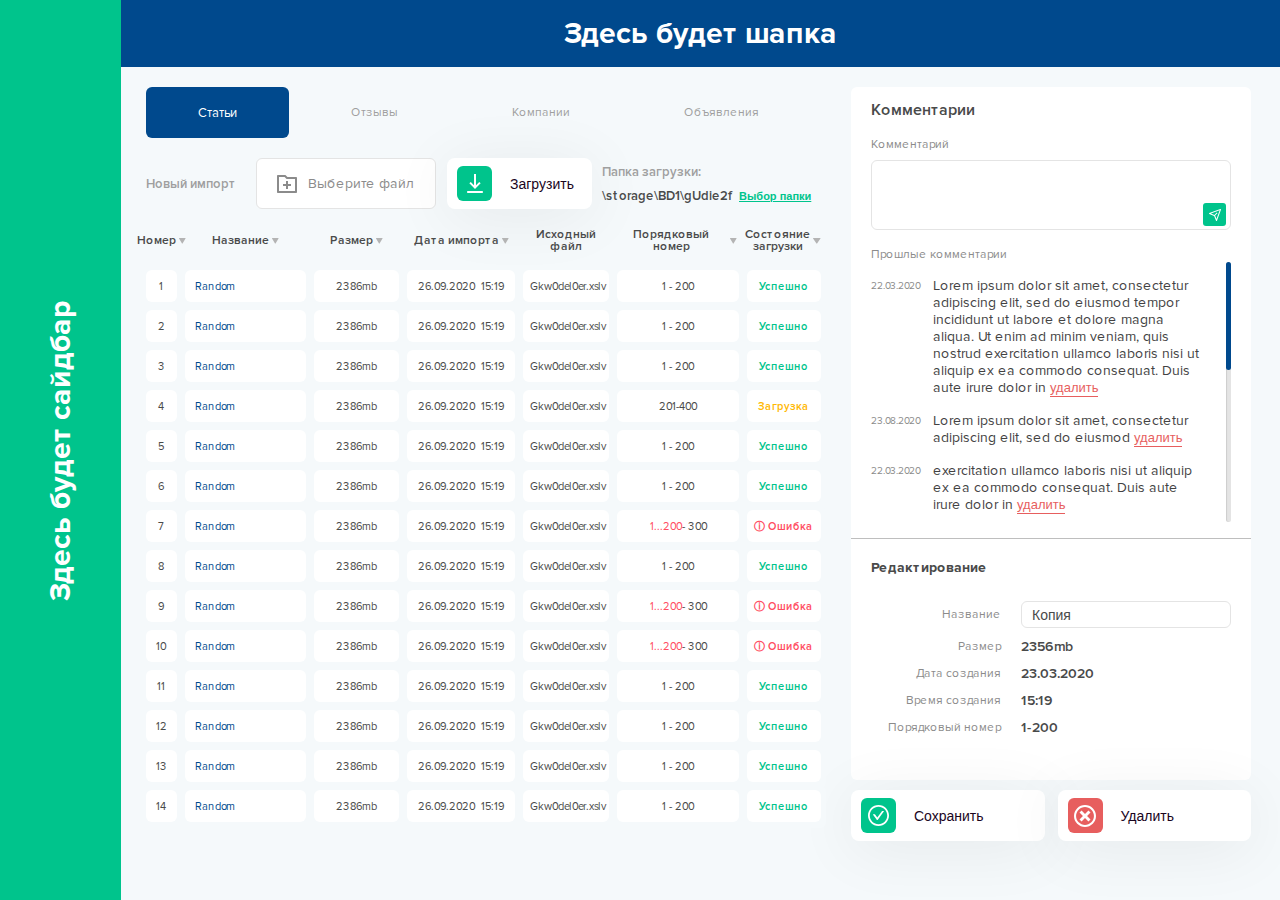
==== commit b31b5d15: "2" ====
--- a/index.html
+++ b/index.html
@@ -9,8 +9,8 @@
     <link rel="stylesheet" href="css/nice-select.css">
     <link rel="stylesheet" href="css/datepicker.css">
     <link rel="stylesheet" href="https://cdn.jsdelivr.net/npm/bootstrap@4.6.0/dist/css/bootstrap.min.css" integrity="sha384-B0vP5xmATw1+K9KRQjQERJvTumQW0nPEzvF6L/Z6nronJ3oUOFUFpCjEUQouq2+l" crossorigin="anonymous">
+    <link rel="stylesheet" href="css/jquery.mCustomScrollbar.css">
     <link rel="stylesheet" href="css/style.css">
-    <link rel="stylesheet" href="css/jqplot.css">
 </head>
 
 <body>
@@ -22,842 +22,402 @@
             <header class='removed-header'>Здесь будет шапка</header>
             <div class="content">
                 <div class="content__left">
-                    <div class="content-top">
-                        <div class="content-top__left">
-                            <div class="search">
-                                <input type="text" placeholder="Начните вводить">
-                                <button class="blue-btn">
-                                    <svg width="11" height="11" viewBox="0 0 11 11" fill="none" xmlns="http://www.w3.org/2000/svg">
-                                        <path d="M4.70412 9.40774C5.74783 9.40753 6.76147 9.05814 7.58363 8.41522L10.1685 11L11 10.1686L8.41508 7.58381C9.05837 6.76162 9.40799 5.7478 9.40824 4.70387C9.40824 2.11027 7.29786 0 4.70412 0C2.11039 0 0 2.11027 0 4.70387C0 7.29747 2.11039 9.40774 4.70412 9.40774ZM4.70412 1.17597C6.64986 1.17597 8.23221 2.75823 8.23221 4.70387C8.23221 6.64951 6.64986 8.23177 4.70412 8.23177C2.75838 8.23177 1.17603 6.64951 1.17603 4.70387C1.17603 2.75823 2.75838 1.17597 4.70412 1.17597Z" fill="white"/>
+                    <div class="content-tabs tabs">
+                        <div class="tab tab--active">Статьи</div>
+                        <div class="tab">Отзывы</div>
+                        <div class="tab">Компании</div>
+                        <div class="tab">Объявления</div>
+                    </div>
+                    <div class="content-import">
+                        <div class="content-import__new">
+                            <div class="content-import__new-title">Новый импорт</div>
+                            <div class="content-import__new-input">
+                                <input type="file" name="import-file" id="import-file">
+                                <label for="import-file">
+                                    <svg width="20" height="18" viewBox="0 0 20 18" fill="none" xmlns="http://www.w3.org/2000/svg">
+                                        <path d="M10.414 2H19C19.2652 2 19.5196 2.10536 19.7071 2.29289C19.8946 2.48043 20 2.73478 20 3V17C20 17.2652 19.8946 17.5196 19.7071 17.7071C19.5196 17.8946 19.2652 18 19 18H1C0.734784 18 0.48043 17.8946 0.292893 17.7071C0.105357 17.5196 0 17.2652 0 17V1C0 0.734784 0.105357 0.48043 0.292893 0.292893C0.48043 0.105357 0.734784 0 1 0H8.414L10.414 2ZM2 2V16H18V4H9.586L7.586 2H2ZM9 9V6H11V9H14V11H11V14H9V11H6V9H9Z" fill="#8B8B8B"/>
                                     </svg>
-                                    <span>Поиск</span>
-                                </button>
-                            </div>
-                            <div class="action">
-                                <select class="select">
-                                    <option disabled selected value="">Выберите действие</option>
-                                    <option value="действие 1">действие 1</option>
-                                    <option value="действие 2">действие 2</option>
-                                    <option value="действие 3">действие 3</option>
-                                </select>
-                                <button class="green-btn">Выполнить</button>
-                            </div>
-                        </div>
-                        <div class="content-top__right">
-                            <button class="import-excel download-btn custom-btn">
+                                    <span>Выберите файл</span>
+                                </label>
+                            </div>
+                            <button class="add-btn custom-btn">
                                 <i>
-                                    <svg width="11" height="11" viewBox="0 0 16 16" fill="none" xmlns="http://www.w3.org/2000/svg">
-                                        <path d="M14.2222 8.88889V13.3333C14.2222 13.8222 13.8222 14.2222 13.3333 14.2222H2.66667C2.17778 14.2222 1.77778 13.8222 1.77778 13.3333V8.88889C1.77778 8.4 1.37778 8 0.888889 8C0.4 8 0 8.4 0 8.88889V14.2222C0 15.2 0.8 16 1.77778 16H14.2222C15.2 16 16 15.2 16 14.2222V8.88889C16 8.4 15.6 8 15.1111 8C14.6222 8 14.2222 8.4 14.2222 8.88889ZM8.88889 8.59556L10.56 6.92444C10.6423 6.84215 10.74 6.77687 10.8475 6.73233C10.955 6.68779 11.0703 6.66487 11.1867 6.66487C11.303 6.66487 11.4183 6.68779 11.5258 6.73233C11.6333 6.77687 11.731 6.84215 11.8133 6.92444C11.8956 7.00674 11.9609 7.10444 12.0054 7.21196C12.05 7.31949 12.0729 7.43473 12.0729 7.55111C12.0729 7.66749 12.05 7.78274 12.0054 7.89026C11.9609 7.99778 11.8956 8.09548 11.8133 8.17778L8.62222 11.3689C8.53999 11.4513 8.44231 11.5167 8.33478 11.5613C8.22725 11.6059 8.11197 11.6288 7.99556 11.6288C7.87914 11.6288 7.76387 11.6059 7.65633 11.5613C7.5488 11.5167 7.45112 11.4513 7.36889 11.3689L4.17778 8.17778C4.01158 8.01158 3.9182 7.78616 3.9182 7.55111C3.9182 7.31607 4.01158 7.09065 4.17778 6.92444C4.34398 6.75824 4.5694 6.66487 4.80444 6.66487C5.03949 6.66487 5.26491 6.75824 5.43111 6.92444L7.11111 8.59556V0.888889C7.11111 0.4 7.51111 0 8 0C8.48889 0 8.88889 0.4 8.88889 0.888889V8.59556Z" fill="white"></path>
+                                    <svg width="16" height="19" viewBox="0 0 16 19" fill="none" xmlns="http://www.w3.org/2000/svg">
+                                        <path fill-rule="evenodd" clip-rule="evenodd" d="M1 17H15C15.2652 17 15.5196 17.1054 15.7071 17.2929C15.8946 17.4804 16 17.7348 16 18C16 18.2652 15.8946 18.5196 15.7071 18.7071C15.5196 18.8946 15.2652 19 15 19H1C0.734784 19 0.48043 18.8946 0.292893 18.7071C0.105357 18.5196 0 18.2652 0 18C0 17.7348 0.105357 17.4804 0.292893 17.2929C0.48043 17.1054 0.734784 17 1 17ZM9 11.175L12.243 7.933L13.657 9.347L8 15.004L2.343 9.347L3.757 7.933L7 11.175V0H9V11.175Z" fill="white"/>
                                     </svg>
+                                        
                                 </i>
-                                <span>Импорт из Exel</span>
+                                <span>Загрузить</span>
                             </button>
-                            <button class="add-article add-btn custom-btn">
-                                <i>
-                                    <svg width="12" height="12" viewBox="0 0 12 12" fill="none" xmlns="http://www.w3.org/2000/svg">
-                                        <path d="M8.15625 5.625H6.375V3.84375C6.375 3.79219 6.33281 3.75 6.28125 3.75H5.71875C5.66719 3.75 5.625 3.79219 5.625 3.84375V5.625H3.84375C3.79219 5.625 3.75 5.66719 3.75 5.71875V6.28125C3.75 6.33281 3.79219 6.375 3.84375 6.375H5.625V8.15625C5.625 8.20781 5.66719 8.25 5.71875 8.25H6.28125C6.33281 8.25 6.375 8.20781 6.375 8.15625V6.375H8.15625C8.20781 6.375 8.25 6.33281 8.25 6.28125V5.71875C8.25 5.66719 8.20781 5.625 8.15625 5.625Z" fill="white"/>
-                                        <path d="M6 0.75C3.10078 0.75 0.75 3.10078 0.75 6C0.75 8.89922 3.10078 11.25 6 11.25C8.89922 11.25 11.25 8.89922 11.25 6C11.25 3.10078 8.89922 0.75 6 0.75ZM6 10.3594C3.59297 10.3594 1.64062 8.40703 1.64062 6C1.64062 3.59297 3.59297 1.64062 6 1.64062C8.40703 1.64062 10.3594 3.59297 10.3594 6C10.3594 8.40703 8.40703 10.3594 6 10.3594Z" fill="white"/>
-                                    </svg>
-                                </i>
-                                <span>Добавить статью</span>
-                            </button>
+                        </div>
+                        <div class="content-import__folder">
+                            <p>
+                                <span>Папка загрузки:</span>
+                                <strong>\storage\BD1\gUdie2f</strong>
+                            </p>
+                            <button>Выбор папки</button>
                         </div>
                     </div>
                     <div class="table">
                         <div class="table__head">
                             <div class="table__head-title">
+                                <span>Номер</span>
+                                <img src="img/select-arrow.svg"></img>
+                            </div>
+                            <div class="table__head-title">
                                 <span>Название</span>
                                 <img src="img/select-arrow.svg"></img>
                             </div>
                             <div class="table__head-title">
-                                <span>ID</span>
-                                <img src="img/select-arrow.svg"></img>
-                            </div>
-                            <div class="table__head-title">
-                                <span>Категории</span>
-                                <img src="img/select-arrow.svg"></img>
-                            </div>
-                            <div class="table__head-title">
-                            </div>
-                            <div class="table__head-title table__head-title--google">
-                                <img src="img/google.png" alt="">
-                            </div>
-                            <div class="table__head-title table__head-title--yandex">
-                                <img src="img/yandex.png" alt="">
-                            </div>
-
-                            <div class="table__head-title">
-
-                            </div>
-                            <div class="table__head-title">
-                                <span>Кол-во символов <br> в абзацах</span>
-                                <img src="img/select-arrow.svg"></img>
-                            </div>
-                            <div class="table__head-title">
-                                <span>Ссылка</span>
-                            </div>
-                        </div>
-                        <div class="table__row">
-                            <div>
-                                <div class="table__check">
-                                    <input type='checkbox' class="checkbox" id='c' />
-                                    <label for='c'></label>
-                                </div>
-                                <div class="table__title">
-                                    Рынок аренды - рекомендации собственникам и нанимателям
-                                </div>
-                            </div>
-                            <div class="table__id">1</div>
-                            <div class="table__tag">Категория 1</div>
-                            <div class="table__views">
-                                <img src="img/views.svg" alt="">&#160;
-                                <span>145</span>
-                            </div>
-                            <div class="table__google">
-                                <img src="img/hasno.svg" alt="">
-                            </div>
-                            <div class="table__yandex">
-                                <img src="img/has.svg" alt="">
-                            </div>
-                            <div class="table__period">
-                                <button></button>
-                                <div>
-                                    <p>
-                                        <span>с</span>
-                                        <strong> 22:00 3.06.2020</strong>
-                                    </p>
-                                    <p>
-                                        <span>по</span>
-                                        <strong>13:00 3.09.2020</strong>
-                                    </p>
-                                </div>
-                            </div>
-                            <div class="table__num">5698</div>
-                            <div class="table__link">
-                                <a href=""><img src="img/link.svg" alt=""></a>
-                            </div>
-                        </div>
-                        <div class="table__row">
-                            <div>
-                                <div class="table__check">
-                                    <input type='checkbox' class="checkbox" id='c2' />
-                                    <label for='c2'></label>
-                                </div>
-                                <div class="table__title">
-                                    Рынок аренды - рекомендации собственникам и нанимателям
-                                </div>
-                            </div>
-                            <div class="table__id">1</div>
-                            <div class="table__tag">Категория 1</div>
-                            <div class="table__views">
-                                <img src="img/views.svg" alt="">&#160;
-                                <span>145</span>
-                            </div>
-                            <div class="table__google">
-                                <img src="img/hasno.svg" alt="">
-                            </div>
-                            <div class="table__yandex">
-                                <img src="img/has.svg" alt="">
-                            </div>
-                            <div class="table__period">
-                                <button></button>
-                                <div>
-                                    <p>
-                                        <span>с</span>
-                                        <strong> 22:00 3.06.2020</strong>
-                                    </p>
-                                    <p>
-                                        <span>по</span>
-                                        <strong>13:00 3.09.2020</strong>
-                                    </p>
-                                </div>
-                            </div>
-                            <div class="table__num">5698</div>
-                            <div class="table__link">
-                                <a href=""><img src="img/link.svg" alt=""></a>
-                            </div>
-                        </div>
-                        <div class="table__row">
-                            <div>
-                                <div class="table__check">
-                                    <input type='checkbox' class="checkbox" id='c3' />
-                                    <label for='c3'></label>
-                                </div>
-                                <div class="table__title">
-                                    Рынок аренды - рекомендации собственникам и нанимателям
-                                </div>
-                            </div>
-                            <div class="table__id">1</div>
-                            <div class="table__tag">Категория 1</div>
-                            <div class="table__views">
-                                <img src="img/views.svg" alt="">&#160;
-                                <span>145</span>
-                            </div>
-                            <div class="table__google">
-                                <img src="img/hasno.svg" alt="">
-                            </div>
-                            <div class="table__yandex">
-                                <img src="img/has.svg" alt="">
-                            </div>
-                            <div class="table__period">
-                                <button></button>
-                                <div>
-                                    <p>
-                                        <span>с</span>
-                                        <strong> 22:00 3.06.2020</strong>
-                                    </p>
-                                    <p>
-                                        <span>по</span>
-                                        <strong>13:00 3.09.2020</strong>
-                                    </p>
-                                </div>
-                            </div>
-                            <div class="table__num">5698</div>
-                            <div class="table__link">
-                                <a href=""><img src="img/link.svg" alt=""></a>
-                            </div>
-                        </div>
-                        <div class="table__row">
-                            <div>
-                                <div class="table__check">
-                                    <input type='checkbox' class="checkbox" id='c4' />
-                                    <label for='c4'></label>
-                                </div>
-                                <div class="table__title">
-                                    Рынок аренды - рекомендации собственникам и нанимателям
-                                </div>
-                            </div>
-                            <div class="table__id">1</div>
-                            <div class="table__tag">Категория 1</div>
-                            <div class="table__views">
-                                <img src="img/views.svg" alt="">&#160;
-                                <span>145</span>
-                            </div>
-                            <div class="table__google">
-                                <img src="img/hasno.svg" alt="">
-                            </div>
-                            <div class="table__yandex">
-                                <img src="img/has.svg" alt="">
-                            </div>
-                            <div class="table__period">
-                                <button></button>
-                                <div>
-                                    <p>
-                                        <span>с</span>
-                                        <strong> 22:00 3.06.2020</strong>
-                                    </p>
-                                    <p>
-                                        <span>по</span>
-                                        <strong>13:00 3.09.2020</strong>
-                                    </p>
-                                </div>
-                            </div>
-                            <div class="table__num">5698</div>
-                            <div class="table__link">
-                                <a href=""><img src="img/link.svg" alt=""></a>
-                            </div>
-                        </div>
-                        <div class="table__row">
-                            <div>
-                                <div class="table__check">
-                                    <input type='checkbox' class="checkbox" id='c5' />
-                                    <label for='c5'></label>
-                                </div>
-                                <div class="table__title">
-                                    Рынок аренды - рекомендации собственникам и нанимателям
-                                </div>
-                            </div>
-                            <div class="table__id">1</div>
-                            <div class="table__tag">Категория 1</div>
-                            <div class="table__views">
-                                <img src="img/views.svg" alt="">&#160;
-                                <span>145</span>
-                            </div>
-                            <div class="table__google">
-                                <img src="img/has.svg" alt="">
-                            </div>
-                            <div class="table__yandex">
-                                <img src="img/hasno.svg" alt="">
-                            </div>
-                            <div class="table__period">
-                                <button></button>
-                                <div>
-                                    <p>
-                                        <span>с</span>
-                                        <strong> 22:00 3.06.2020</strong>
-                                    </p>
-                                    <p>
-                                        <span>по</span>
-                                        <strong>13:00 3.09.2020</strong>
-                                    </p>
-                                </div>
-                            </div>
-                            <div class="table__num">5698</div>
-                            <div class="table__link">
-                                <a href=""><img src="img/link.svg" alt=""></a>
-                            </div>
-                        </div>
-                        <div class="table__row">
-                            <div>
-                                <div class="table__check">
-                                    <input type='checkbox' class="checkbox" id='c6' />
-                                    <label for='c6'></label>
-                                </div>
-                                <div class="table__title">
-                                    Рынок аренды - рекомендации собственникам и нанимателям
-                                </div>
-                            </div>
-                            <div class="table__id">1</div>
-                            <div class="table__tag">Категория 1</div>
-                            <div class="table__views">
-                                <img src="img/views.svg" alt="">&#160;
-                                <span>145</span>
-                            </div>
-                            <div class="table__google">
-                                <img src="img/has.svg" alt="">
-                            </div>
-                            <div class="table__yandex">
-                                <img src="img/hasno.svg" alt="">
-                            </div>
-                            <div class="table__period">
-                                <button></button>
-                                <div>
-                                    <p>
-                                        <span>с</span>
-                                        <strong> 22:00 3.06.2020</strong>
-                                    </p>
-                                    <p>
-                                        <span>по</span>
-                                        <strong>13:00 3.09.2020</strong>
-                                    </p>
-                                </div>
-                            </div>
-                            <div class="table__num">5698</div>
-                            <div class="table__link">
-                                <a href=""><img src="img/link.svg" alt=""></a>
-                            </div>
-                        </div>
-                        <div class="table__row">
-                            <div>
-                                <div class="table__check">
-                                    <input type='checkbox' class="checkbox" id='c7' />
-                                    <label for='c7'></label>
-                                </div>
-                                <div class="table__title">
-                                    Рынок аренды - рекомендации собственникам и нанимателям
-                                </div>
-                            </div>
-                            <div class="table__id">1</div>
-                            <div class="table__tag">Категория 1</div>
-                            <div class="table__views">
-                                <img src="img/views.svg" alt="">&#160;
-                                <span>145</span>
-                            </div>
-                            <div class="table__google">
-                                <img src="img/has.svg" alt="">
-                            </div>
-                            <div class="table__yandex">
-                                <img src="img/hasno.svg" alt="">
-                            </div>
-                            <div class="table__period">
-                                <button></button>
-                                <div>
-                                    <p>
-                                        <span>с</span>
-                                        <strong> 22:00 3.06.2020</strong>
-                                    </p>
-                                    <p>
-                                        <span>по</span>
-                                        <strong>13:00 3.09.2020</strong>
-                                    </p>
-                                </div>
-                            </div>
-                            <div class="table__num">5698</div>
-                            <div class="table__link">
-                                <a href=""><img src="img/link.svg" alt=""></a>
-                            </div>
-                        </div>
-                        <div class="table__row">
-                            <div>
-                                <div class="table__check">
-                                    <input type='checkbox' class="checkbox" id='c8' />
-                                    <label for='c8'></label>
-                                </div>
-                                <div class="table__title">
-                                    Рынок аренды - рекомендации собственникам и нанимателям
-                                </div>
-                            </div>
-                            <div class="table__id">1</div>
-                            <div class="table__tag">Категория 1</div>
-                            <div class="table__views">
-                                <img src="img/views.svg" alt="">&#160;
-                                <span>145</span>
-                            </div>
-                            <div class="table__google">
-                                <img src="img/has.svg" alt="">
-                            </div>
-                            <div class="table__yandex">
-                                <img src="img/hasno.svg" alt="">
-                            </div>
-                            <div class="table__period">
-                                <button></button>
-                                <div>
-                                    <p>
-                                        <span>с</span>
-                                        <strong> 22:00 3.06.2020</strong>
-                                    </p>
-                                    <p>
-                                        <span>по</span>
-                                        <strong>13:00 3.09.2020</strong>
-                                    </p>
-                                </div>
-                            </div>
-                            <div class="table__num">5698</div>
-                            <div class="table__link">
-                                <a href=""><img src="img/link.svg" alt=""></a>
-                            </div>
-                        </div>
-                        <div class="table__row">
-                            <div>
-                                <div class="table__check">
-                                    <input type='checkbox' class="checkbox" id='c9' />
-                                    <label for='c9'></label>
-                                </div>
-                                <div class="table__title">
-                                    Рынок аренды - рекомендации собственникам и нанимателям
-                                </div>
-                            </div>
-                            <div class="table__id">1</div>
-                            <div class="table__tag">Категория 1</div>
-                            <div class="table__views">
-                                <img src="img/views.svg" alt="">&#160;
-                                <span>145</span>
-                            </div>
-                            <div class="table__google">
-                                <img src="img/has.svg" alt="">
-                            </div>
-                            <div class="table__yandex">
-                                <img src="img/hasno.svg" alt="">
-                            </div>
-                            <div class="table__period">
-                                <button></button>
-                                <div>
-                                    <p>
-                                        <span>с</span>
-                                        <strong> 22:00 3.06.2020</strong>
-                                    </p>
-                                    <p>
-                                        <span>по</span>
-                                        <strong>13:00 3.09.2020</strong>
-                                    </p>
-                                </div>
-                            </div>
-                            <div class="table__num">5698</div>
-                            <div class="table__link">
-                                <a href=""><img src="img/link.svg" alt=""></a>
-                            </div>
-                        </div>
-                        <div class="table__row">
-                            <div>
-                                <div class="table__check">
-                                    <input type='checkbox' class="checkbox" id='c10' />
-                                    <label for='c10'></label>
-                                </div>
-                                <div class="table__title">
-                                    Рынок аренды - рекомендации собственникам и нанимателям
-                                </div>
-                            </div>
-                            <div class="table__id">1</div>
-                            <div class="table__tag">Категория 1</div>
-                            <div class="table__views">
-                                <img src="img/views.svg" alt="">&#160;
-                                <span>145</span>
-                            </div>
-                            <div class="table__google">
-                                <img src="img/has.svg" alt="">
-                            </div>
-                            <div class="table__yandex">
-                                <img src="img/hasno.svg" alt="">
-                            </div>
-                            <div class="table__period">
-                                <button></button>
-                                <div>
-                                    <p>
-                                        <span>с</span>
-                                        <strong> 22:00 3.06.2020</strong>
-                                    </p>
-                                    <p>
-                                        <span>по</span>
-                                        <strong>13:00 3.09.2020</strong>
-                                    </p>
-                                </div>
-                            </div>
-                            <div class="table__num">5698</div>
-                            <div class="table__link">
-                                <a href=""><img src="img/link.svg" alt=""></a>
-                            </div>
-                        </div>
-                        <div class="table__row">
-                            <div>
-                                <div class="table__check">
-                                    <input type='checkbox' class="checkbox" id='c11' />
-                                    <label for='c11'></label>
-                                </div>
-                                <div class="table__title">
-                                    Рынок аренды - рекомендации собственникам и нанимателям
-                                </div>
-                            </div>
-                            <div class="table__id">1</div>
-                            <div class="table__tag">Категория 1</div>
-                            <div class="table__views">
-                                <img src="img/views.svg" alt="">&#160;
-                                <span>145</span>
-                            </div>
-                            <div class="table__google">
-                                <img src="img/has.svg" alt="">
-                            </div>
-                            <div class="table__yandex">
-                                <img src="img/hasno.svg" alt="">
-                            </div>
-                            <div class="table__period">
-                                <button></button>
-                                <div>
-                                    <p>
-                                        <span>с</span>
-                                        <strong> 22:00 3.06.2020</strong>
-                                    </p>
-                                    <p>
-                                        <span>по</span>
-                                        <strong>13:00 3.09.2020</strong>
-                                    </p>
-                                </div>
-                            </div>
-                            <div class="table__num">5698</div>
-                            <div class="table__link">
-                                <a href=""><img src="img/link.svg" alt=""></a>
-                            </div>
-                        </div>
-                        <div class="table__row">
-                            <div>
-                                <div class="table__check">
-                                    <input type='checkbox' class="checkbox" id='c12' />
-                                    <label for='c12'></label>
-                                </div>
-                                <div class="table__title">
-                                    Рынок аренды - рекомендации собственникам и нанимателям
-                                </div>
-                            </div>
-                            <div class="table__id">1</div>
-                            <div class="table__tag">Категория 1</div>
-                            <div class="table__views">
-                                <img src="img/views.svg" alt="">&#160;
-                                <span>145</span>
-                            </div>
-                            <div class="table__google">
-                                <img src="img/has.svg" alt="">
-                            </div>
-                            <div class="table__yandex">
-                                <img src="img/hasno.svg" alt="">
-                            </div>
-                            <div class="table__period">
-                                <button></button>
-                                <div>
-                                    <p>
-                                        <span>с</span>
-                                        <strong> 22:00 3.06.2020</strong>
-                                    </p>
-                                    <p>
-                                        <span>по</span>
-                                        <strong>13:00 3.09.2020</strong>
-                                    </p>
-                                </div>
-                            </div>
-                            <div class="table__num">5698</div>
-                            <div class="table__link">
-                                <a href=""><img src="img/link.svg" alt=""></a>
-                            </div>
-                        </div>
-                    </div>
-                    <div class="content-bottom">
-                        <div class="content-bottom__left">
-                            <div class="pagination">
-                                <button class="pagination__btn pagination__btn--disabled">
-                                    <svg width="15" height="13" viewBox="0 0 15 13" fill="none" xmlns="http://www.w3.org/2000/svg">
-                                        <path d="M1.089 7.08982L4.53102 11.9035C4.82069 12.3125 5.28929 12.5596 5.79196 12.5596C7.06142 12.5596 7.79413 11.1282 7.06142 10.0973L4.5651 6.59567L7.06142 3.09401C7.80264 2.06311 7.06142 0.631772 5.79196 0.631772C5.28929 0.631772 4.81218 0.878848 4.5225 1.2878L1.08048 6.10152C0.876002 6.39971 0.876002 6.79163 1.089 7.08982Z" fill="#00498D"/>
-                                        <path d="M7.90443 7.08982L11.3379 11.9035C11.6361 12.3125 12.1047 12.5596 12.6074 12.5596C13.8768 12.5596 14.6181 11.1282 13.8768 10.0973L11.3805 6.59567L13.8768 3.09401C14.6181 2.06311 13.8768 0.631772 12.6074 0.631772C12.1047 0.631772 11.6276 0.878848 11.3379 1.2878L7.89591 6.10152C7.69143 6.39971 7.69143 6.79163 7.90443 7.08982Z" fill="#00498D"/>
-                                    </svg>
-                                </button>
-                                <button class="pagination__btn pagination__btn--disabled">
-                                    <svg width="8" height="13" viewBox="0 0 8 13" fill="none" xmlns="http://www.w3.org/2000/svg">
-                                        <path d="M1.09583 7.08982L4.53786 11.9035C4.82753 12.3125 5.29612 12.5596 5.79879 12.5596C7.06825 12.5596 7.80096 11.1282 7.06825 10.0973L4.57194 6.59567L7.06825 3.09401C7.80948 2.06311 7.06825 0.631772 5.79879 0.631772C5.29612 0.631772 4.81901 0.878848 4.52934 1.2878L1.08731 6.10152C0.882838 6.39971 0.882838 6.79163 1.09583 7.08982Z" fill="#00498D"/>
-                                    </svg>
-                                </button>
-                                <span>1 из 30</span>
-                                <button class="pagination__btn">
-                                    <svg width="7" height="13" viewBox="0 0 7 13" fill="none" xmlns="http://www.w3.org/2000/svg">
-                                        <path d="M6.66393 6.10146L3.22191 1.28774C2.93224 0.87879 2.46364 0.631714 1.96097 0.631714C0.691513 0.631714 -0.0411954 2.06305 0.691512 3.09395L3.18783 6.59561L0.691512 10.0973C-0.0497153 11.1282 0.691513 12.5595 1.96097 12.5595C2.46364 12.5595 2.94075 12.3124 3.23043 11.9035L6.67245 7.08976C6.87693 6.79157 6.87693 6.39966 6.66393 6.10146Z" fill="#00498D"/>
-                                    </svg>
-                                </button>
-                                <button class="pagination__btn">
-                                    <svg width="14" height="13" viewBox="0 0 14 13" fill="none" xmlns="http://www.w3.org/2000/svg">
-                                        <path d="M13.5223 6.10146L10.0803 1.28774C9.79063 0.87879 9.32204 0.631714 8.81937 0.631714C7.54991 0.631714 6.8172 2.06305 7.54991 3.09395L10.0462 6.59561L7.54991 10.0973C6.80868 11.1282 7.54991 12.5595 8.81937 12.5595C9.32204 12.5595 9.79915 12.3124 10.0888 11.9035L13.5308 7.08976C13.7353 6.79157 13.7353 6.39966 13.5223 6.10146Z" fill="#00498D"/>
-                                        <path d="M6.7069 6.10146L3.2734 1.28774C2.9752 0.87879 2.50661 0.631714 2.00394 0.631714C0.734481 0.631714 -0.00674638 2.06305 0.734481 3.09395L3.2308 6.59561L0.734481 10.0973C-0.00674638 11.1282 0.734481 12.5595 2.00394 12.5595C2.50661 12.5595 2.98372 12.3124 3.2734 11.9035L6.71542 7.08976C6.9199 6.79157 6.9199 6.39966 6.7069 6.10146Z" fill="#00498D"/>
-                                    </svg>
-                                </button>
-                            </div>
-                            <button class="show__all blue-btn">Показать все</button>
-                        </div>
-                        <div class="content-bottom__right">
-                            Всего элементов 130
+                                <span>Размер</span>
+                                <img src="img/select-arrow.svg"></img>
+                            </div>
+                            <div class="table__head-title">
+                                <span>Дата импорта</span>
+                                <img src="img/select-arrow.svg"></img>
+                            </div>
+                            <div class="table__head-title">
+                                <span>Исходный файл</span>
+                            </div>
+                            <div class="table__head-title">
+                                <span>Порядковый номер</span>
+                                <img src="img/select-arrow.svg"></img>
+                            </div>
+                            <div class="table__head-title">
+                                <span>Состояние<br>
+                                    загрузки  </span>
+                                <img src="img/select-arrow.svg"></img>
+                            </div>
+                        </div>
+                        <div class="table__row">
+                            <div>
+                                1
+                            </div>
+                            <div>Random</div>
+                            <div>2386mb</div>
+                            <div>26.09.2020&#160; 15:19</div>
+                            <div>
+                                <svg width="12" height="15" viewBox="0 0 12 15" fill="none" xmlns="http://www.w3.org/2000/svg">
+                                    <path d="M10.872 3.51547L7.50363 0.14713C7.40972 0.0532173 7.28293 0 7.14989 0H0.500868C0.223825 0 0 0.223825 0 0.500868V13.5234C0 13.8005 0.223825 14.0243 0.500868 14.0243H10.5182C10.7953 14.0243 11.0191 13.8005 11.0191 13.5234V3.87077C11.0191 3.73773 10.9659 3.60938 10.872 3.51547ZM9.86397 4.10086H6.91824V1.15513L9.86397 4.10086ZM9.89214 12.8974H1.12695V1.12695H5.8539V4.50781C5.8539 4.68216 5.92316 4.84937 6.04644 4.97266C6.16972 5.09594 6.33693 5.1652 6.51128 5.1652H9.89214V12.8974ZM5.38433 8.67128H2.50434C2.43547 8.67128 2.37912 8.72762 2.37912 8.79649V9.5478C2.37912 9.61667 2.43547 9.67301 2.50434 9.67301H5.38433C5.4532 9.67301 5.50955 9.61667 5.50955 9.5478V8.79649C5.50955 8.72762 5.4532 8.67128 5.38433 8.67128ZM2.37912 6.66781V7.41911C2.37912 7.48798 2.43547 7.54432 2.50434 7.54432H8.51476C8.58363 7.54432 8.63997 7.48798 8.63997 7.41911V6.66781C8.63997 6.59894 8.58363 6.54259 8.51476 6.54259H2.50434C2.43547 6.54259 2.37912 6.59894 2.37912 6.66781Z" fill="#8B8B8B"/>
+                                </svg> &#160;
+                                <span>Gkw0del0er.xslv</span>
+                            </div>
+                            <div>1 - 200</div>
+                            <div>
+                                <span class="table__success">Успешно</span>
+                            </div>
+                        </div>
+                        <div class="table__row">
+                            <div>
+                                2
+                            </div>
+                            <div>Random</div>
+                            <div>2386mb</div>
+                            <div>26.09.2020&#160; 15:19</div>
+                            <div>
+                                <svg width="12" height="15" viewBox="0 0 12 15" fill="none" xmlns="http://www.w3.org/2000/svg">
+                                    <path d="M10.872 3.51547L7.50363 0.14713C7.40972 0.0532173 7.28293 0 7.14989 0H0.500868C0.223825 0 0 0.223825 0 0.500868V13.5234C0 13.8005 0.223825 14.0243 0.500868 14.0243H10.5182C10.7953 14.0243 11.0191 13.8005 11.0191 13.5234V3.87077C11.0191 3.73773 10.9659 3.60938 10.872 3.51547ZM9.86397 4.10086H6.91824V1.15513L9.86397 4.10086ZM9.89214 12.8974H1.12695V1.12695H5.8539V4.50781C5.8539 4.68216 5.92316 4.84937 6.04644 4.97266C6.16972 5.09594 6.33693 5.1652 6.51128 5.1652H9.89214V12.8974ZM5.38433 8.67128H2.50434C2.43547 8.67128 2.37912 8.72762 2.37912 8.79649V9.5478C2.37912 9.61667 2.43547 9.67301 2.50434 9.67301H5.38433C5.4532 9.67301 5.50955 9.61667 5.50955 9.5478V8.79649C5.50955 8.72762 5.4532 8.67128 5.38433 8.67128ZM2.37912 6.66781V7.41911C2.37912 7.48798 2.43547 7.54432 2.50434 7.54432H8.51476C8.58363 7.54432 8.63997 7.48798 8.63997 7.41911V6.66781C8.63997 6.59894 8.58363 6.54259 8.51476 6.54259H2.50434C2.43547 6.54259 2.37912 6.59894 2.37912 6.66781Z" fill="#8B8B8B"/>
+                                </svg> &#160;
+                                <span>Gkw0del0er.xslv</span>
+                            </div>
+                            <div>1 - 200</div>
+                            <div>
+                                <span class="table__success">Успешно</span>
+                            </div>
+                        </div>
+                        <div class="table__row">
+                            <div>3</div>
+                            <div>Random</div>
+                            <div>2386mb</div>
+                            <div>26.09.2020&#160; 15:19</div>
+                            <div>
+                                <svg width="12" height="15" viewBox="0 0 12 15" fill="none" xmlns="http://www.w3.org/2000/svg">
+                                    <path d="M10.872 3.51547L7.50363 0.14713C7.40972 0.0532173 7.28293 0 7.14989 0H0.500868C0.223825 0 0 0.223825 0 0.500868V13.5234C0 13.8005 0.223825 14.0243 0.500868 14.0243H10.5182C10.7953 14.0243 11.0191 13.8005 11.0191 13.5234V3.87077C11.0191 3.73773 10.9659 3.60938 10.872 3.51547ZM9.86397 4.10086H6.91824V1.15513L9.86397 4.10086ZM9.89214 12.8974H1.12695V1.12695H5.8539V4.50781C5.8539 4.68216 5.92316 4.84937 6.04644 4.97266C6.16972 5.09594 6.33693 5.1652 6.51128 5.1652H9.89214V12.8974ZM5.38433 8.67128H2.50434C2.43547 8.67128 2.37912 8.72762 2.37912 8.79649V9.5478C2.37912 9.61667 2.43547 9.67301 2.50434 9.67301H5.38433C5.4532 9.67301 5.50955 9.61667 5.50955 9.5478V8.79649C5.50955 8.72762 5.4532 8.67128 5.38433 8.67128ZM2.37912 6.66781V7.41911C2.37912 7.48798 2.43547 7.54432 2.50434 7.54432H8.51476C8.58363 7.54432 8.63997 7.48798 8.63997 7.41911V6.66781C8.63997 6.59894 8.58363 6.54259 8.51476 6.54259H2.50434C2.43547 6.54259 2.37912 6.59894 2.37912 6.66781Z" fill="#8B8B8B"/>
+                                </svg> &#160;
+                                <span>Gkw0del0er.xslv</span>
+                            </div>
+                            <div>1 - 200</div>
+                            <div>
+                                <span class="table__success">Успешно</span>
+                            </div>
+                        </div>
+                        <div class="table__row">
+                            <div>4</div>
+                            <div>Random</div>
+                            <div>2386mb</div>
+                            <div>26.09.2020&#160; 15:19</div>
+                            <div>
+                                <svg width="12" height="15" viewBox="0 0 12 15" fill="none" xmlns="http://www.w3.org/2000/svg">
+                                    <path d="M10.872 3.51547L7.50363 0.14713C7.40972 0.0532173 7.28293 0 7.14989 0H0.500868C0.223825 0 0 0.223825 0 0.500868V13.5234C0 13.8005 0.223825 14.0243 0.500868 14.0243H10.5182C10.7953 14.0243 11.0191 13.8005 11.0191 13.5234V3.87077C11.0191 3.73773 10.9659 3.60938 10.872 3.51547ZM9.86397 4.10086H6.91824V1.15513L9.86397 4.10086ZM9.89214 12.8974H1.12695V1.12695H5.8539V4.50781C5.8539 4.68216 5.92316 4.84937 6.04644 4.97266C6.16972 5.09594 6.33693 5.1652 6.51128 5.1652H9.89214V12.8974ZM5.38433 8.67128H2.50434C2.43547 8.67128 2.37912 8.72762 2.37912 8.79649V9.5478C2.37912 9.61667 2.43547 9.67301 2.50434 9.67301H5.38433C5.4532 9.67301 5.50955 9.61667 5.50955 9.5478V8.79649C5.50955 8.72762 5.4532 8.67128 5.38433 8.67128ZM2.37912 6.66781V7.41911C2.37912 7.48798 2.43547 7.54432 2.50434 7.54432H8.51476C8.58363 7.54432 8.63997 7.48798 8.63997 7.41911V6.66781C8.63997 6.59894 8.58363 6.54259 8.51476 6.54259H2.50434C2.43547 6.54259 2.37912 6.59894 2.37912 6.66781Z" fill="#8B8B8B"/>
+                                </svg> &#160;
+                                <span>Gkw0del0er.xslv</span>
+                            </div>
+                            <div>201-400</div>
+                            <div>
+                                <span class="table__warning">Загрузка</span>
+                            </div>
+                        </div>
+                        <div class="table__row">
+                            <div>5</div>
+                            <div>Random</div>
+                            <div>2386mb</div>
+                            <div>26.09.2020&#160; 15:19</div>
+                            <div>
+                                <svg width="12" height="15" viewBox="0 0 12 15" fill="none" xmlns="http://www.w3.org/2000/svg">
+                                    <path d="M10.872 3.51547L7.50363 0.14713C7.40972 0.0532173 7.28293 0 7.14989 0H0.500868C0.223825 0 0 0.223825 0 0.500868V13.5234C0 13.8005 0.223825 14.0243 0.500868 14.0243H10.5182C10.7953 14.0243 11.0191 13.8005 11.0191 13.5234V3.87077C11.0191 3.73773 10.9659 3.60938 10.872 3.51547ZM9.86397 4.10086H6.91824V1.15513L9.86397 4.10086ZM9.89214 12.8974H1.12695V1.12695H5.8539V4.50781C5.8539 4.68216 5.92316 4.84937 6.04644 4.97266C6.16972 5.09594 6.33693 5.1652 6.51128 5.1652H9.89214V12.8974ZM5.38433 8.67128H2.50434C2.43547 8.67128 2.37912 8.72762 2.37912 8.79649V9.5478C2.37912 9.61667 2.43547 9.67301 2.50434 9.67301H5.38433C5.4532 9.67301 5.50955 9.61667 5.50955 9.5478V8.79649C5.50955 8.72762 5.4532 8.67128 5.38433 8.67128ZM2.37912 6.66781V7.41911C2.37912 7.48798 2.43547 7.54432 2.50434 7.54432H8.51476C8.58363 7.54432 8.63997 7.48798 8.63997 7.41911V6.66781C8.63997 6.59894 8.58363 6.54259 8.51476 6.54259H2.50434C2.43547 6.54259 2.37912 6.59894 2.37912 6.66781Z" fill="#8B8B8B"/>
+                                </svg> &#160;
+                                <span>Gkw0del0er.xslv</span>
+                            </div>
+                            <div>1 - 200</div>
+                            <div>
+                                <span class="table__success">Успешно</span>
+                            </div>
+                        </div>
+                        <div class="table__row">
+                            <div>6</div>
+                            <div>Random</div>
+                            <div>2386mb</div>
+                            <div>26.09.2020&#160; 15:19</div>
+                            <div>
+                                <svg width="12" height="15" viewBox="0 0 12 15" fill="none" xmlns="http://www.w3.org/2000/svg">
+                                    <path d="M10.872 3.51547L7.50363 0.14713C7.40972 0.0532173 7.28293 0 7.14989 0H0.500868C0.223825 0 0 0.223825 0 0.500868V13.5234C0 13.8005 0.223825 14.0243 0.500868 14.0243H10.5182C10.7953 14.0243 11.0191 13.8005 11.0191 13.5234V3.87077C11.0191 3.73773 10.9659 3.60938 10.872 3.51547ZM9.86397 4.10086H6.91824V1.15513L9.86397 4.10086ZM9.89214 12.8974H1.12695V1.12695H5.8539V4.50781C5.8539 4.68216 5.92316 4.84937 6.04644 4.97266C6.16972 5.09594 6.33693 5.1652 6.51128 5.1652H9.89214V12.8974ZM5.38433 8.67128H2.50434C2.43547 8.67128 2.37912 8.72762 2.37912 8.79649V9.5478C2.37912 9.61667 2.43547 9.67301 2.50434 9.67301H5.38433C5.4532 9.67301 5.50955 9.61667 5.50955 9.5478V8.79649C5.50955 8.72762 5.4532 8.67128 5.38433 8.67128ZM2.37912 6.66781V7.41911C2.37912 7.48798 2.43547 7.54432 2.50434 7.54432H8.51476C8.58363 7.54432 8.63997 7.48798 8.63997 7.41911V6.66781C8.63997 6.59894 8.58363 6.54259 8.51476 6.54259H2.50434C2.43547 6.54259 2.37912 6.59894 2.37912 6.66781Z" fill="#8B8B8B"/>
+                                </svg> &#160;
+                                <span>Gkw0del0er.xslv</span>
+                            </div>
+                            <div>1 - 200</div>
+                            <div>
+                                <span class="table__success">Успешно</span>
+                            </div>
+                        </div>
+                        <div class="table__row">
+                            <div>7</div>
+                            <div>Random</div>
+                            <div>2386mb</div>
+                            <div>26.09.2020&#160; 15:19</div>
+                            <div>
+                                <svg width="12" height="15" viewBox="0 0 12 15" fill="none" xmlns="http://www.w3.org/2000/svg">
+                                    <path d="M10.872 3.51547L7.50363 0.14713C7.40972 0.0532173 7.28293 0 7.14989 0H0.500868C0.223825 0 0 0.223825 0 0.500868V13.5234C0 13.8005 0.223825 14.0243 0.500868 14.0243H10.5182C10.7953 14.0243 11.0191 13.8005 11.0191 13.5234V3.87077C11.0191 3.73773 10.9659 3.60938 10.872 3.51547ZM9.86397 4.10086H6.91824V1.15513L9.86397 4.10086ZM9.89214 12.8974H1.12695V1.12695H5.8539V4.50781C5.8539 4.68216 5.92316 4.84937 6.04644 4.97266C6.16972 5.09594 6.33693 5.1652 6.51128 5.1652H9.89214V12.8974ZM5.38433 8.67128H2.50434C2.43547 8.67128 2.37912 8.72762 2.37912 8.79649V9.5478C2.37912 9.61667 2.43547 9.67301 2.50434 9.67301H5.38433C5.4532 9.67301 5.50955 9.61667 5.50955 9.5478V8.79649C5.50955 8.72762 5.4532 8.67128 5.38433 8.67128ZM2.37912 6.66781V7.41911C2.37912 7.48798 2.43547 7.54432 2.50434 7.54432H8.51476C8.58363 7.54432 8.63997 7.48798 8.63997 7.41911V6.66781C8.63997 6.59894 8.58363 6.54259 8.51476 6.54259H2.50434C2.43547 6.54259 2.37912 6.59894 2.37912 6.66781Z" fill="#8B8B8B"/>
+                                </svg> &#160;
+                                <span>Gkw0del0er.xslv</span>
+                            </div>
+                            <div><span>1...200</span> - 300</div>
+                            <div>
+                                <span class="table__danger">ⓘ Ошибка</span>
+                            </div>
+                        </div>
+                        <div class="table__row">
+                            <div>8</div>
+                            <div>Random</div>
+                            <div>2386mb</div>
+                            <div>26.09.2020&#160; 15:19</div>
+                            <div>
+                                <svg width="12" height="15" viewBox="0 0 12 15" fill="none" xmlns="http://www.w3.org/2000/svg">
+                                    <path d="M10.872 3.51547L7.50363 0.14713C7.40972 0.0532173 7.28293 0 7.14989 0H0.500868C0.223825 0 0 0.223825 0 0.500868V13.5234C0 13.8005 0.223825 14.0243 0.500868 14.0243H10.5182C10.7953 14.0243 11.0191 13.8005 11.0191 13.5234V3.87077C11.0191 3.73773 10.9659 3.60938 10.872 3.51547ZM9.86397 4.10086H6.91824V1.15513L9.86397 4.10086ZM9.89214 12.8974H1.12695V1.12695H5.8539V4.50781C5.8539 4.68216 5.92316 4.84937 6.04644 4.97266C6.16972 5.09594 6.33693 5.1652 6.51128 5.1652H9.89214V12.8974ZM5.38433 8.67128H2.50434C2.43547 8.67128 2.37912 8.72762 2.37912 8.79649V9.5478C2.37912 9.61667 2.43547 9.67301 2.50434 9.67301H5.38433C5.4532 9.67301 5.50955 9.61667 5.50955 9.5478V8.79649C5.50955 8.72762 5.4532 8.67128 5.38433 8.67128ZM2.37912 6.66781V7.41911C2.37912 7.48798 2.43547 7.54432 2.50434 7.54432H8.51476C8.58363 7.54432 8.63997 7.48798 8.63997 7.41911V6.66781C8.63997 6.59894 8.58363 6.54259 8.51476 6.54259H2.50434C2.43547 6.54259 2.37912 6.59894 2.37912 6.66781Z" fill="#8B8B8B"/>
+                                </svg> &#160;
+                                <span>Gkw0del0er.xslv</span>
+                            </div>
+                            <div>1 - 200</div>
+                            <div>
+                                <span class="table__success">Успешно</span>
+                            </div>
+                        </div>
+                        <div class="table__row">
+                            <div>9</div>
+                            <div>Random</div>
+                            <div>2386mb</div>
+                            <div>26.09.2020&#160; 15:19</div>
+                            <div>
+                                <svg width="12" height="15" viewBox="0 0 12 15" fill="none" xmlns="http://www.w3.org/2000/svg">
+                                    <path d="M10.872 3.51547L7.50363 0.14713C7.40972 0.0532173 7.28293 0 7.14989 0H0.500868C0.223825 0 0 0.223825 0 0.500868V13.5234C0 13.8005 0.223825 14.0243 0.500868 14.0243H10.5182C10.7953 14.0243 11.0191 13.8005 11.0191 13.5234V3.87077C11.0191 3.73773 10.9659 3.60938 10.872 3.51547ZM9.86397 4.10086H6.91824V1.15513L9.86397 4.10086ZM9.89214 12.8974H1.12695V1.12695H5.8539V4.50781C5.8539 4.68216 5.92316 4.84937 6.04644 4.97266C6.16972 5.09594 6.33693 5.1652 6.51128 5.1652H9.89214V12.8974ZM5.38433 8.67128H2.50434C2.43547 8.67128 2.37912 8.72762 2.37912 8.79649V9.5478C2.37912 9.61667 2.43547 9.67301 2.50434 9.67301H5.38433C5.4532 9.67301 5.50955 9.61667 5.50955 9.5478V8.79649C5.50955 8.72762 5.4532 8.67128 5.38433 8.67128ZM2.37912 6.66781V7.41911C2.37912 7.48798 2.43547 7.54432 2.50434 7.54432H8.51476C8.58363 7.54432 8.63997 7.48798 8.63997 7.41911V6.66781C8.63997 6.59894 8.58363 6.54259 8.51476 6.54259H2.50434C2.43547 6.54259 2.37912 6.59894 2.37912 6.66781Z" fill="#8B8B8B"/>
+                                </svg> &#160;
+                                <span>Gkw0del0er.xslv</span>
+                            </div>
+                            <div><span>1...200</span> - 300</div>
+                            <div>
+                                <span class="table__danger">ⓘ Ошибка</span>
+                            </div>
+                        </div>
+                        <div class="table__row">
+                            <div>10</div>
+                            <div>Random</div>
+                            <div>2386mb</div>
+                            <div>26.09.2020&#160; 15:19</div>
+                            <div>
+                                <svg width="12" height="15" viewBox="0 0 12 15" fill="none" xmlns="http://www.w3.org/2000/svg">
+                                    <path d="M10.872 3.51547L7.50363 0.14713C7.40972 0.0532173 7.28293 0 7.14989 0H0.500868C0.223825 0 0 0.223825 0 0.500868V13.5234C0 13.8005 0.223825 14.0243 0.500868 14.0243H10.5182C10.7953 14.0243 11.0191 13.8005 11.0191 13.5234V3.87077C11.0191 3.73773 10.9659 3.60938 10.872 3.51547ZM9.86397 4.10086H6.91824V1.15513L9.86397 4.10086ZM9.89214 12.8974H1.12695V1.12695H5.8539V4.50781C5.8539 4.68216 5.92316 4.84937 6.04644 4.97266C6.16972 5.09594 6.33693 5.1652 6.51128 5.1652H9.89214V12.8974ZM5.38433 8.67128H2.50434C2.43547 8.67128 2.37912 8.72762 2.37912 8.79649V9.5478C2.37912 9.61667 2.43547 9.67301 2.50434 9.67301H5.38433C5.4532 9.67301 5.50955 9.61667 5.50955 9.5478V8.79649C5.50955 8.72762 5.4532 8.67128 5.38433 8.67128ZM2.37912 6.66781V7.41911C2.37912 7.48798 2.43547 7.54432 2.50434 7.54432H8.51476C8.58363 7.54432 8.63997 7.48798 8.63997 7.41911V6.66781C8.63997 6.59894 8.58363 6.54259 8.51476 6.54259H2.50434C2.43547 6.54259 2.37912 6.59894 2.37912 6.66781Z" fill="#8B8B8B"/>
+                                </svg> &#160;
+                                <span>Gkw0del0er.xslv</span>
+                            </div>
+                            <div><span>1...200</span> - 300</div>
+                            <div>
+                                <span class="table__danger">ⓘ Ошибка</span>
+                            </div>
+                        </div>
+                        <div class="table__row">
+                            <div>11</div>
+                            <div>Random</div>
+                            <div>2386mb</div>
+                            <div>26.09.2020&#160; 15:19</div>
+                            <div>
+                                <svg width="12" height="15" viewBox="0 0 12 15" fill="none" xmlns="http://www.w3.org/2000/svg">
+                                    <path d="M10.872 3.51547L7.50363 0.14713C7.40972 0.0532173 7.28293 0 7.14989 0H0.500868C0.223825 0 0 0.223825 0 0.500868V13.5234C0 13.8005 0.223825 14.0243 0.500868 14.0243H10.5182C10.7953 14.0243 11.0191 13.8005 11.0191 13.5234V3.87077C11.0191 3.73773 10.9659 3.60938 10.872 3.51547ZM9.86397 4.10086H6.91824V1.15513L9.86397 4.10086ZM9.89214 12.8974H1.12695V1.12695H5.8539V4.50781C5.8539 4.68216 5.92316 4.84937 6.04644 4.97266C6.16972 5.09594 6.33693 5.1652 6.51128 5.1652H9.89214V12.8974ZM5.38433 8.67128H2.50434C2.43547 8.67128 2.37912 8.72762 2.37912 8.79649V9.5478C2.37912 9.61667 2.43547 9.67301 2.50434 9.67301H5.38433C5.4532 9.67301 5.50955 9.61667 5.50955 9.5478V8.79649C5.50955 8.72762 5.4532 8.67128 5.38433 8.67128ZM2.37912 6.66781V7.41911C2.37912 7.48798 2.43547 7.54432 2.50434 7.54432H8.51476C8.58363 7.54432 8.63997 7.48798 8.63997 7.41911V6.66781C8.63997 6.59894 8.58363 6.54259 8.51476 6.54259H2.50434C2.43547 6.54259 2.37912 6.59894 2.37912 6.66781Z" fill="#8B8B8B"/>
+                                </svg> &#160;
+                                <span>Gkw0del0er.xslv</span>
+                            </div>
+                            <div>1 - 200</div>
+                            <div>
+                                <span class="table__success">Успешно</span>
+                            </div>
+                        </div>
+                        <div class="table__row">
+                            <div>12</div>
+                            <div>Random</div>
+                            <div>2386mb</div>
+                            <div>26.09.2020&#160; 15:19</div>
+                            <div>
+                                <svg width="12" height="15" viewBox="0 0 12 15" fill="none" xmlns="http://www.w3.org/2000/svg">
+                                    <path d="M10.872 3.51547L7.50363 0.14713C7.40972 0.0532173 7.28293 0 7.14989 0H0.500868C0.223825 0 0 0.223825 0 0.500868V13.5234C0 13.8005 0.223825 14.0243 0.500868 14.0243H10.5182C10.7953 14.0243 11.0191 13.8005 11.0191 13.5234V3.87077C11.0191 3.73773 10.9659 3.60938 10.872 3.51547ZM9.86397 4.10086H6.91824V1.15513L9.86397 4.10086ZM9.89214 12.8974H1.12695V1.12695H5.8539V4.50781C5.8539 4.68216 5.92316 4.84937 6.04644 4.97266C6.16972 5.09594 6.33693 5.1652 6.51128 5.1652H9.89214V12.8974ZM5.38433 8.67128H2.50434C2.43547 8.67128 2.37912 8.72762 2.37912 8.79649V9.5478C2.37912 9.61667 2.43547 9.67301 2.50434 9.67301H5.38433C5.4532 9.67301 5.50955 9.61667 5.50955 9.5478V8.79649C5.50955 8.72762 5.4532 8.67128 5.38433 8.67128ZM2.37912 6.66781V7.41911C2.37912 7.48798 2.43547 7.54432 2.50434 7.54432H8.51476C8.58363 7.54432 8.63997 7.48798 8.63997 7.41911V6.66781C8.63997 6.59894 8.58363 6.54259 8.51476 6.54259H2.50434C2.43547 6.54259 2.37912 6.59894 2.37912 6.66781Z" fill="#8B8B8B"/>
+                                </svg> &#160;
+                                <span>Gkw0del0er.xslv</span>
+                            </div>
+                            <div>1 - 200</div>
+                            <div>
+                                <span class="table__success">Успешно</span>
+                            </div>
+                        </div>
+                        <div class="table__row">
+                            <div>13</div>
+                            <div>Random</div>
+                            <div>2386mb</div>
+                            <div>26.09.2020&#160; 15:19</div>
+                            <div>
+                                <svg width="12" height="15" viewBox="0 0 12 15" fill="none" xmlns="http://www.w3.org/2000/svg">
+                                    <path d="M10.872 3.51547L7.50363 0.14713C7.40972 0.0532173 7.28293 0 7.14989 0H0.500868C0.223825 0 0 0.223825 0 0.500868V13.5234C0 13.8005 0.223825 14.0243 0.500868 14.0243H10.5182C10.7953 14.0243 11.0191 13.8005 11.0191 13.5234V3.87077C11.0191 3.73773 10.9659 3.60938 10.872 3.51547ZM9.86397 4.10086H6.91824V1.15513L9.86397 4.10086ZM9.89214 12.8974H1.12695V1.12695H5.8539V4.50781C5.8539 4.68216 5.92316 4.84937 6.04644 4.97266C6.16972 5.09594 6.33693 5.1652 6.51128 5.1652H9.89214V12.8974ZM5.38433 8.67128H2.50434C2.43547 8.67128 2.37912 8.72762 2.37912 8.79649V9.5478C2.37912 9.61667 2.43547 9.67301 2.50434 9.67301H5.38433C5.4532 9.67301 5.50955 9.61667 5.50955 9.5478V8.79649C5.50955 8.72762 5.4532 8.67128 5.38433 8.67128ZM2.37912 6.66781V7.41911C2.37912 7.48798 2.43547 7.54432 2.50434 7.54432H8.51476C8.58363 7.54432 8.63997 7.48798 8.63997 7.41911V6.66781C8.63997 6.59894 8.58363 6.54259 8.51476 6.54259H2.50434C2.43547 6.54259 2.37912 6.59894 2.37912 6.66781Z" fill="#8B8B8B"/>
+                                </svg> &#160;
+                                <span>Gkw0del0er.xslv</span>
+                            </div>
+                            <div>1 - 200</div>
+                            <div>
+                                <span class="table__success">Успешно</span>
+                            </div>
+                        </div>
+                        <div class="table__row">
+                            <div>14</div>
+                            <div>Random</div>
+                            <div>2386mb</div>
+                            <div>26.09.2020&#160; 15:19</div>
+                            <div>
+                                <svg width="12" height="15" viewBox="0 0 12 15" fill="none" xmlns="http://www.w3.org/2000/svg">
+                                    <path d="M10.872 3.51547L7.50363 0.14713C7.40972 0.0532173 7.28293 0 7.14989 0H0.500868C0.223825 0 0 0.223825 0 0.500868V13.5234C0 13.8005 0.223825 14.0243 0.500868 14.0243H10.5182C10.7953 14.0243 11.0191 13.8005 11.0191 13.5234V3.87077C11.0191 3.73773 10.9659 3.60938 10.872 3.51547ZM9.86397 4.10086H6.91824V1.15513L9.86397 4.10086ZM9.89214 12.8974H1.12695V1.12695H5.8539V4.50781C5.8539 4.68216 5.92316 4.84937 6.04644 4.97266C6.16972 5.09594 6.33693 5.1652 6.51128 5.1652H9.89214V12.8974ZM5.38433 8.67128H2.50434C2.43547 8.67128 2.37912 8.72762 2.37912 8.79649V9.5478C2.37912 9.61667 2.43547 9.67301 2.50434 9.67301H5.38433C5.4532 9.67301 5.50955 9.61667 5.50955 9.5478V8.79649C5.50955 8.72762 5.4532 8.67128 5.38433 8.67128ZM2.37912 6.66781V7.41911C2.37912 7.48798 2.43547 7.54432 2.50434 7.54432H8.51476C8.58363 7.54432 8.63997 7.48798 8.63997 7.41911V6.66781C8.63997 6.59894 8.58363 6.54259 8.51476 6.54259H2.50434C2.43547 6.54259 2.37912 6.59894 2.37912 6.66781Z" fill="#8B8B8B"/>
+                                </svg> &#160;
+                                <span>Gkw0del0er.xslv</span>
+                            </div>
+                            <div>1 - 200</div>
+                            <div>
+                                <span class="table__success">Успешно</span>
+                            </div>
                         </div>
                     </div>
                 </div>
                 <div class="content__right">
                     <div class="content__right-inner">
-                        <p class="content__right-title">Статистика по статьям</p>
-                        <div class="datapicker">
-                            <div class="datapicker__show">
-                                <img src="img/calendar.svg" alt="">
-                                <span>с 21.02.2020 </span>&#160;по&#160;
-                                <span> 21.02.2021</span>
-                            </div>
-                            <div class="datapicker__hidden">
-                                <div class="datapicker__hidden-nav">
-                                    <select class="select select-month">
-                                        <option value="Январь">Январь</option>
-                                        <option selected value="Февраль">Февраль</option>
-                                        <option value="Март">Март</option>
-                                        <option value="Апрель">Апрель</option>
-                                        <option value="Май">Май</option>
-                                        <option value="Июнь">Июнь</option>
-                                        <option value="Июль">Июль</option>
-                                        <option value="Август">Август</option>
-                                        <option value="Сентябрь">Сентябрь</option>
-                                        <option value="Октябрь">Октябрь</option>
-                                        <option value="Ноябрь">Ноябрь</option>
-                                        <option value="Декабрь">Декабрь</option>
-                                    </select>
-                                    <select class="select select-year">
-                                        <option selected value="2020">2020</option>
-                                        <option value="2021">2021</option>
-                                        <option value="2022">2022</option>
-                                        <option value="2023">2023</option>
-                                        <option value="2024">2024</option>
-                                        <option value="2025">2025</option>
-                                        <option value="2026">2026</option>
-                                        <option value="2027">2027</option>
-                                        <option value="2028">2028</option>
-                                        <option value="2029">2029</option>
-                                        <option value="2030">2030</option>
-                                        <option value="2031">2031</option>
-                                        <option value="2032">2032</option>
-                                    </select>
-                                </div>
-                                <div class="datapicker__days-top">
-                                    <div>Пн</div>
-                                    <div>Вт</div>
-                                    <div>Ср</div>
-                                    <div>Чт</div>
-                                    <div>Пт</div>
-                                    <div>Сб</div>
-                                    <div>Вс</div>
-                                </div>
-                                <div class="datapicker__days">
-                                    <div class="datapicker__day datapicker__day--disabled">28</div>
-                                    <div class="datapicker__day datapicker__day--disabled">29</div>
-                                    <div class="datapicker__day datapicker__day--disabled">30</div>
-                                    <div class="datapicker__day datapicker__day--disabled">31</div>
-                                    <div class="datapicker__day">1</div>
-                                    <div class="datapicker__day">2</div>
-                                    <div class="datapicker__day datapicker__day--weekend">3</div>
-                                    <div class="datapicker__day">4</div>
-                                    <div class="datapicker__day">5</div>
-                                    <div class="datapicker__day">6</div>
-                                    <div class="datapicker__day">7</div>
-                                    <div class="datapicker__day">8</div>
-                                    <div class="datapicker__day">9</div>
-                                    <div class="datapicker__day datapicker__day--weekend">10</div>
-                                    <div class="datapicker__day">11</div>
-                                    <div class="datapicker__day">12</div>
-                                    <div class="datapicker__day">13</div>
-                                    <div class="datapicker__day">14</div>
-                                    <div class="datapicker__day">15</div>
-                                    <div class="datapicker__day">16</div>
-                                    <div class="datapicker__day datapicker__day--weekend">17</div>
-                                    <div class="datapicker__day">18</div>
-                                    <div class="datapicker__day">19</div>
-                                    <div class="datapicker__day">20</div>
-                                    <div class="datapicker__day datapicker__day--from">21</div>
-                                    <div class="datapicker__day">22</div>
-                                    <div class="datapicker__day datapicker__day--to">23</div>
-                                    <div class="datapicker__day datapicker__day--weekend">24</div>
-                                    <div class="datapicker__day">25</div>
-                                    <div class="datapicker__day">26</div>
-                                    <div class="datapicker__day">27</div>
-                                    <div class="datapicker__day">28</div>
-                                    <div class="datapicker__day">29</div>
-                                    <div class="datapicker__day">30</div>
-                                    <div class="datapicker__day datapicker__day--disabled datapicker__day--weekend">1</div>
-                                </div>
-                            </div>
-                        </div>
-                        <div class="statistic">
-                            <div class="chart-block">
-                                <canvas width="100%" height="100%" id="myChart"></canvas>
-                                <span>72%</span>
-                            </div>
-                            <div class="statistic__block">
-                                <div class="statistic__item statistic__item--blue">
-                                    <div>
-                                        <i></i>
-                                        <span>Просмотры</span>
-                                    </div>
-                                    <div>
-                                        <strong>20</strong>
-                                        <span>&#160;(32%)</span>
+                        <p class="content__right-title">Комментарии</p>
+                        <div class="content__textarea">
+                            <label for="">Комментарий</label>
+                            <textarea></textarea>
+                            <button class="green-btn">
+                                <svg width="12" height="12" viewBox="0 0 12 12" fill="none" xmlns="http://www.w3.org/2000/svg">
+                                    <path d="M11.8477 0.145617C11.7802 0.0784538 11.6949 0.0319524 11.6019 0.0115805C11.5089 -0.00879147 11.4121 -0.00218705 11.3227 0.0306172L0.322676 4.03062C0.22781 4.0666 0.146136 4.13059 0.0885017 4.21409C0.0308672 4.2976 0 4.39666 0 4.49812C0 4.59958 0.0308672 4.69864 0.0885017 4.78214C0.146136 4.86564 0.22781 4.92963 0.322676 4.96562L5.12268 6.88562L7.04268 11.6856C7.07875 11.7763 7.14058 11.8545 7.22055 11.9104C7.30051 11.9664 7.39511 11.9978 7.49268 12.0006C7.59372 11.9985 7.69176 11.9659 7.77388 11.907C7.856 11.8481 7.91834 11.7657 7.95268 11.6706L11.9527 0.670617C11.9867 0.582156 11.995 0.485832 11.9764 0.392879C11.9578 0.299926 11.9131 0.214172 11.8477 0.145617ZM7.49268 10.1006L6.09768 6.60062L8.49268 4.20562L7.78768 3.50062L5.37268 5.91562L1.89268 4.50062L10.6577 1.33562L7.49268 10.1006Z" fill="white"/>
+                                </svg>
+                            </button>
+                        </div>
+                        <div class="comments">
+                            <p class="comments__title">Прошлые комментарии</p>
+                            <div class="comments__items" data-mcs-theme="3d-dark">
+                                <div class="comments__item">
+                                    <div class="comments__item-date">22.03.2020</div>
+                                    <div class="comments__item-text">
+                                        Lorem ipsum dolor sit amet, consectetur adipiscing elit, sed do eiusmod tempor incididunt ut labore et dolore magna aliqua. Ut enim ad minim veniam, quis nostrud exercitation ullamco laboris nisi ut aliquip ex ea commodo consequat. Duis aute irure dolor
+                                        in
+                                        <button>удалить</button>
                                     </div>
                                 </div>
-                                <div class="statistic__item statistic__item--orange">
-                                    <div>
-                                        <i></i>
-                                        <span>Клики</span>
-                                    </div>
-                                    <div>
-                                        <strong>20</strong>
-                                        <span> &#160;(32%)</span>
+                                <div class="comments__item">
+                                    <div class="comments__item-date">23.08.2020</div>
+                                    <div class="comments__item-text">
+                                        Lorem ipsum dolor sit amet, consectetur adipiscing elit, sed do eiusmod
+                                        <button>удалить</button>
                                     </div>
                                 </div>
-                                <div class="statistic__item statistic__item--red">
-                                    <div>
-                                        <i></i>
-                                        <span>Избранное</span>
-                                    </div>
-                                    <div>
-                                        <strong>15</strong>
-                                        <span> &#160;(24%)</span>
+                                <div class="comments__item">
+                                    <div class="comments__item-date">22.03.2020</div>
+                                    <div class="comments__item-text">
+                                        exercitation ullamco laboris nisi ut aliquip ex ea commodo consequat. Duis aute irure dolor in
+                                        <button>удалить</button>
                                     </div>
                                 </div>
-                                <div class="statistic__item statistic__item--green">
-                                    <div>
-                                        <i></i>
-                                        <span>CTR</span>
-                                    </div>
-                                    <div>
-                                        <strong>7</strong>
-                                        <span>&#160; (12%)</span>
+                                <div class="comments__item">
+                                    <div class="comments__item-date">22.03.2020</div>
+                                    <div class="comments__item-text">
+                                        exercitation ullamco laboris nisi ut aliquip ex ea commodo consequat. Duis aute irure dolor in
+                                        <button>удалить</button>
                                     </div>
                                 </div>
-                            </div>
-                        </div>
-                        <div class="statistic-info">
-                            <p class="statistic-info__title">Рынок аренды - рекомендации собственникам и нанимателям</p>
-                            <div class="pr-3 statistic-info__item">
-                                <span>Название</span>
-                                <div>Рынок аренды - рекомендации собственникам и нанимателям</div>
-                            </div>
-                            <div class="statistic-info__item">
-                                <span>ID</span>
-                                <div>1</div>
-                            </div>
-                            <div class="statistic-info__item">
-                                <span>Дата <br> публикации</span>
-                                <div>23.05.2020</div>
-                            </div>
-                            <div class="statistic-info__item">
-                                <span>Теги</span>
-                                <div>Недвижимость, Недвижимость, Недвижимость, Недвижимость,Недвижимость,</div>
-                            </div>
-                            <div class="statistic-info__item">
-                                <span>Оценка</span>
-                                <div class="rating-block justify-content-start">
-                                    <div class="rating">
-                                        <svg class="rating__item" width="17" height="17" viewBox="0 0 17 17" fill="none" xmlns="http://www.w3.org/2000/svg">
-                                            <path d="M16.4505 5.98618L11.3543 5.21059L9.07611 0.374144C9.01388 0.241725 8.91152 0.134529 8.78506 0.0693701C8.46793 -0.0945772 8.08254 0.0420455 7.92397 0.374144L5.64581 5.21059L0.549539 5.98618C0.409035 6.0072 0.280575 6.07656 0.182222 6.18166C0.0633192 6.30964 -0.00220171 6.48181 5.64944e-05 6.66035C0.0023147 6.83888 0.0721672 7.00918 0.194265 7.13381L3.88148 10.8983L3.01036 16.214C2.98993 16.3376 3.003 16.4648 3.04808 16.5811C3.09316 16.6973 3.16845 16.7981 3.26541 16.8718C3.36237 16.9456 3.47713 16.9894 3.59666 16.9983C3.7162 17.0072 3.83573 16.9809 3.9417 16.9223L8.50004 14.4127L13.0584 16.9223C13.1828 16.9917 13.3273 17.0148 13.4658 16.9896C13.8151 16.9265 14.0499 16.5797 13.9897 16.214L13.1186 10.8983L16.8058 7.13381C16.9062 7.03082 16.9724 6.8963 16.9925 6.74917C17.0467 6.38134 16.8018 6.04083 16.4505 5.98618Z" fill="#FFCD4D"></path>
-                                        </svg>
-                                        <svg class="rating__item" width="17" height="17" viewBox="0 0 17 17" fill="none" xmlns="http://www.w3.org/2000/svg">
-                                            <path d="M16.4505 5.98618L11.3543 5.21059L9.07611 0.374144C9.01388 0.241725 8.91152 0.134529 8.78506 0.0693701C8.46793 -0.0945772 8.08254 0.0420455 7.92397 0.374144L5.64581 5.21059L0.549539 5.98618C0.409035 6.0072 0.280575 6.07656 0.182222 6.18166C0.0633192 6.30964 -0.00220171 6.48181 5.64944e-05 6.66035C0.0023147 6.83888 0.0721672 7.00918 0.194265 7.13381L3.88148 10.8983L3.01036 16.214C2.98993 16.3376 3.003 16.4648 3.04808 16.5811C3.09316 16.6973 3.16845 16.7981 3.26541 16.8718C3.36237 16.9456 3.47713 16.9894 3.59666 16.9983C3.7162 17.0072 3.83573 16.9809 3.9417 16.9223L8.50004 14.4127L13.0584 16.9223C13.1828 16.9917 13.3273 17.0148 13.4658 16.9896C13.8151 16.9265 14.0499 16.5797 13.9897 16.214L13.1186 10.8983L16.8058 7.13381C16.9062 7.03082 16.9724 6.8963 16.9925 6.74917C17.0467 6.38134 16.8018 6.04083 16.4505 5.98618Z" fill="#FFCD4D"></path>
-                                        </svg>
-                                        <svg class="rating__item" width="17" height="17" viewBox="0 0 17 17" fill="none" xmlns="http://www.w3.org/2000/svg">
-                                            <path d="M16.4505 5.98618L11.3543 5.21059L9.07611 0.374144C9.01388 0.241725 8.91152 0.134529 8.78506 0.0693701C8.46793 -0.0945772 8.08254 0.0420455 7.92397 0.374144L5.64581 5.21059L0.549539 5.98618C0.409035 6.0072 0.280575 6.07656 0.182222 6.18166C0.0633192 6.30964 -0.00220171 6.48181 5.64944e-05 6.66035C0.0023147 6.83888 0.0721672 7.00918 0.194265 7.13381L3.88148 10.8983L3.01036 16.214C2.98993 16.3376 3.003 16.4648 3.04808 16.5811C3.09316 16.6973 3.16845 16.7981 3.26541 16.8718C3.36237 16.9456 3.47713 16.9894 3.59666 16.9983C3.7162 17.0072 3.83573 16.9809 3.9417 16.9223L8.50004 14.4127L13.0584 16.9223C13.1828 16.9917 13.3273 17.0148 13.4658 16.9896C13.8151 16.9265 14.0499 16.5797 13.9897 16.214L13.1186 10.8983L16.8058 7.13381C16.9062 7.03082 16.9724 6.8963 16.9925 6.74917C17.0467 6.38134 16.8018 6.04083 16.4505 5.98618Z" fill="#FFCD4D"></path>
-                                        </svg>
-                                        <svg class="rating__item" width="17" height="17" viewBox="0 0 17 17" fill="none" xmlns="http://www.w3.org/2000/svg">
-                                            <path d="M16.4505 5.98618L11.3543 5.21059L9.07611 0.374144C9.01388 0.241725 8.91152 0.134529 8.78506 0.0693701C8.46793 -0.0945772 8.08254 0.0420455 7.92397 0.374144L5.64581 5.21059L0.549539 5.98618C0.409035 6.0072 0.280575 6.07656 0.182222 6.18166C0.0633192 6.30964 -0.00220171 6.48181 5.64944e-05 6.66035C0.0023147 6.83888 0.0721672 7.00918 0.194265 7.13381L3.88148 10.8983L3.01036 16.214C2.98993 16.3376 3.003 16.4648 3.04808 16.5811C3.09316 16.6973 3.16845 16.7981 3.26541 16.8718C3.36237 16.9456 3.47713 16.9894 3.59666 16.9983C3.7162 17.0072 3.83573 16.9809 3.9417 16.9223L8.50004 14.4127L13.0584 16.9223C13.1828 16.9917 13.3273 17.0148 13.4658 16.9896C13.8151 16.9265 14.0499 16.5797 13.9897 16.214L13.1186 10.8983L16.8058 7.13381C16.9062 7.03082 16.9724 6.8963 16.9925 6.74917C17.0467 6.38134 16.8018 6.04083 16.4505 5.98618Z" fill="#FFCD4D"></path>
-                                        </svg>
-                                        <svg width="17" height="17" viewBox="0 0 17 17" fill="none" xmlns="http://www.w3.org/2000/svg">
-                                            <path d="M16.4505 5.98618L11.3543 5.21059L9.07611 0.374144C9.01388 0.241725 8.91152 0.134529 8.78506 0.0693701C8.46793 -0.0945772 8.08254 0.0420455 7.92397 0.374144L5.64581 5.21059L0.549539 5.98618C0.409035 6.0072 0.280575 6.07656 0.182222 6.18166C0.0633192 6.30964 -0.00220171 6.48181 5.64944e-05 6.66035C0.0023147 6.83888 0.0721672 7.00918 0.194265 7.13381L3.88148 10.8983L3.01036 16.214C2.98993 16.3376 3.003 16.4648 3.04808 16.5811C3.09316 16.6973 3.16845 16.7981 3.26541 16.8718C3.36237 16.9456 3.47713 16.9894 3.59666 16.9983C3.7162 17.0072 3.83573 16.9809 3.9417 16.9223L8.50004 14.4127L13.0584 16.9223C13.1828 16.9917 13.3273 17.0148 13.4658 16.9896C13.8151 16.9265 14.0499 16.5797 13.9897 16.214L13.1186 10.8983L16.8058 7.13381C16.9062 7.03082 16.9724 6.8963 16.9925 6.74917C17.0467 6.38134 16.8018 6.04083 16.4505 5.98618Z" fill="#B4B4B4"></path>
-                                        </svg>
-                                    </div>
-                                    <div class="rating-num">
-                                        <svg width="12" height="12" viewBox="0 0 12 12" fill="none" xmlns="http://www.w3.org/2000/svg">
-                                            <path d="M11.9894 4.63497C11.9641 4.55721 11.8969 4.5005 11.8159 4.48869L7.93022 3.92399L6.19252 0.403059C6.15643 0.329599 6.08168 0.283203 6.00006 0.283203C5.91844 0.283203 5.84348 0.329599 5.8076 0.403059L4.06969 3.92421L0.184033 4.48891C0.103055 4.50072 0.0360388 4.55721 0.0104781 4.63518C-0.0146531 4.71272 0.00618214 4.79821 0.0648214 4.85513L2.87671 7.59593L2.21278 11.4661C2.19903 11.5467 2.23211 11.6281 2.29805 11.6762C2.36443 11.7247 2.45228 11.731 2.52423 11.6925L6.00006 9.86546L9.47546 11.6925C9.50682 11.7091 9.5414 11.7172 9.57556 11.7172C9.62002 11.7172 9.66427 11.7035 9.70185 11.6762C9.76801 11.6281 9.80109 11.5467 9.78713 11.4661L9.12341 7.59614L11.9353 4.85513C11.9937 4.79778 12.0148 4.71251 11.9894 4.63497Z" fill="#B4B4B4"></path>
-                                        </svg>
-                                        <span>4</span>
-                                    </div>
-                                    <div class="rating-group">
-                                        <img src="img/group-star.svg" alt="">
-                                        <span>127</span>
+                                <div class="comments__item">
+                                    <div class="comments__item-date">22.03.2020</div>
+                                    <div class="comments__item-text">
+                                        exercitation ullamco laboris nisi ut aliquip ex ea commodo consequat. Duis aute irure dolor in
+                                        <button>удалить</button>
                                     </div>
                                 </div>
                             </div>
-                            <div class="statistic-info__item">
-                                <span>Кол-во символов <br>                                в абзацах</span>
-                                <div>5698</div>
-                            </div>
-                            <div class="statistic-info__item">
-                                <span>Дата <br> публикации</span>
-                                <div class="period__block">
-                                    <div class="table__period">
-                                        <div>
-                                            <p>
-                                                <span>с</span>
-                                                <strong> 22:00 3.06.2020</strong>
-                                            </p>
-                                            <p>
-                                                <span>по</span>
-                                                <strong>13:00 3.09.2020</strong>
-                                            </p>
-                                        </div>
-                                    </div>
-                                    <div class="period__buttons">
-                                        <button><img src="img/play.svg" alt=""></button>
-                                        <button><img src="img/pause.svg" alt=""></button>
-                                        <button><img src="img/clock.svg" alt=""></button>
-                                    </div>
-                                </div>
-                            </div>
-                            <div class="statistic-info__item">
-                                <span>Страница SEO</span>
-                                <div>
-                                    <a href=""><img src="img/link.svg" alt=""></a>
-                                </div>
+
+                        </div>
+                        <div class="edit">
+                            <p class="edit__title">Редактирование </p>
+                            <div class="edit__item">
+                                <span>Название</span>
+                                <input type="text" value="Копия">
+                            </div>
+                            <div class="edit__item">
+                                <span>Размер</span>
+                                <strong>2356mb</strong>
+                            </div>
+                            <div class="edit__item">
+                                <span>Дата создания</span>
+                                <strong>23.03.2020</strong>
+                            </div>
+                            <div class="edit__item">
+                                <span>Время создания</span>
+                                <strong>15:19</strong>
+                            </div>
+                            <div class="edit__item">
+                                <span>Порядковый номер</span>
+                                <strong>1-200</strong>
                             </div>
                         </div>
                     </div>
-
                     <div class="content__right-nav">
-                        <button class="edit-btn custom-btn">
+                        <button class="save-btn custom-btn">
                             <i>
-                                <svg width="20" height="20" viewBox="0 0 20 20" fill="none" xmlns="http://www.w3.org/2000/svg">
-                                    <path d="M14 0H6C2.691 0 0 2.691 0 6V19C0 19.2652 0.105357 19.5196 0.292893 19.7071C0.48043 19.8946 0.734784 20 1 20H14C17.309 20 20 17.309 20 14V6C20 2.691 17.309 0 14 0ZM18 14C18 16.206 16.206 18 14 18H2V6C2 3.794 3.794 2 6 2H14C16.206 2 18 3.794 18 6V14Z" fill="white"/>
-                                    <path d="M5 12.9868V14.9858H6.999L12.528 9.46382L10.53 7.46582L5 12.9868Z" fill="white"/>
-                                    <path d="M13.4707 8.522L11.4727 6.522L12.9957 5L14.9957 6.999L13.4707 8.522Z" fill="white"/>
+                                <svg width="21" height="21" viewBox="0 0 21 21" fill="none" xmlns="http://www.w3.org/2000/svg">
+                                    <path d="M15.7751 6H14.4522C14.1645 6 13.8909 6.13869 13.7217 6.37644L9.28767 12.5467L7.2794 9.75024C7.11017 9.51532 6.83939 9.37381 6.54887 9.37381H5.22601C5.04267 9.37381 4.93548 9.58325 5.04267 9.73326L8.55714 14.6241C8.64016 14.7404 8.74961 14.8352 8.87641 14.9005C9.00321 14.9659 9.14371 15 9.28626 15C9.42882 15 9.56932 14.9659 9.69612 14.9005C9.82292 14.8352 9.93237 14.7404 10.0154 14.6241L15.9556 6.35946C16.0656 6.20945 15.9584 6 15.7751 6Z" fill="white"></path>
+                                    <path d="M10.5 0C4.70156 0 0 4.70156 0 10.5C0 16.2984 4.70156 21 10.5 21C16.2984 21 21 16.2984 21 10.5C21 4.70156 16.2984 0 10.5 0ZM10.5 19.2188C5.68594 19.2188 1.78125 15.3141 1.78125 10.5C1.78125 5.68594 5.68594 1.78125 10.5 1.78125C15.3141 1.78125 19.2188 5.68594 19.2188 10.5C19.2188 15.3141 15.3141 19.2188 10.5 19.2188Z" fill="white"></path>
                                 </svg>
                             </i>
-                            <span>Редактировать</span>
+                            <span>Сохранить</span>
                         </button>
                         <button class="delete-btn custom-btn">
                             <i>
                                 <svg width="22" height="22" viewBox="0 0 22 22" fill="none" xmlns="http://www.w3.org/2000/svg">
-                                    <path d="M11 0C8.08262 0 5.28473 1.15893 3.22183 3.22183C1.15893 5.28473 0 8.08262 0 11C0 13.9174 1.15893 16.7153 3.22183 18.7782C5.28473 20.8411 8.08262 22 11 22C13.9174 22 16.7153 20.8411 18.7782 18.7782C20.8411 16.7153 22 13.9174 22 11C22 8.08262 20.8411 5.28473 18.7782 3.22183C16.7153 1.15893 13.9174 0 11 0V0ZM11 19.9375C8.62963 19.9375 6.35634 18.9959 4.68023 17.3198C3.00413 15.6437 2.0625 13.3704 2.0625 11C2.0625 8.62963 3.00413 6.35634 4.68023 4.68023C6.35634 3.00413 8.62963 2.0625 11 2.0625C13.3704 2.0625 15.6437 3.00413 17.3198 4.68023C18.9959 6.35634 19.9375 8.62963 19.9375 11C19.9375 13.3704 18.9959 15.6437 17.3198 17.3198C15.6437 18.9959 13.3704 19.9375 11 19.9375Z" fill="#FFFFFF"/>
-                                    <path d="M14.4375 5.5L11 8.9375L7.5625 5.5L5.5 7.5625L8.9375 11L5.5 14.4375L7.5625 16.5L11 13.0625L14.4375 16.5L16.5 14.4375L13.0625 11L16.5 7.5625L14.4375 5.5Z" fill="#FFFFFF"/>
+                                    <path d="M11 0C8.08262 0 5.28473 1.15893 3.22183 3.22183C1.15893 5.28473 0 8.08262 0 11C0 13.9174 1.15893 16.7153 3.22183 18.7782C5.28473 20.8411 8.08262 22 11 22C13.9174 22 16.7153 20.8411 18.7782 18.7782C20.8411 16.7153 22 13.9174 22 11C22 8.08262 20.8411 5.28473 18.7782 3.22183C16.7153 1.15893 13.9174 0 11 0V0ZM11 19.9375C8.62963 19.9375 6.35634 18.9959 4.68023 17.3198C3.00413 15.6437 2.0625 13.3704 2.0625 11C2.0625 8.62963 3.00413 6.35634 4.68023 4.68023C6.35634 3.00413 8.62963 2.0625 11 2.0625C13.3704 2.0625 15.6437 3.00413 17.3198 4.68023C18.9959 6.35634 19.9375 8.62963 19.9375 11C19.9375 13.3704 18.9959 15.6437 17.3198 17.3198C15.6437 18.9959 13.3704 19.9375 11 19.9375Z" fill="#FFFFFF"></path>
+                                    <path d="M14.4375 5.5L11 8.9375L7.5625 5.5L5.5 7.5625L8.9375 11L5.5 14.4375L7.5625 16.5L11 13.0625L14.4375 16.5L16.5 14.4375L13.0625 11L16.5 7.5625L14.4375 5.5Z" fill="#FFFFFF"></path>
                                 </svg>
                             </i>
                             <span>Удалить</span>
                         </button>
                     </div>
-
                 </div>
-
             </div>
         </main>
     </div>
--- a/css/style.css
+++ b/css/style.css
@@ -1432,6 +1432,133 @@
   height: 100% !important;
 }
 
+.content__textarea {
+  margin-top: 17px;
+  padding: 0 20px;
+  position: relative;
+}
+.content__textarea label {
+  display: block;
+  font-weight: normal;
+  font-size: 12px;
+  line-height: 15px;
+  color: #8B8B8B;
+  margin-bottom: 8px;
+}
+.content__textarea textarea {
+  width: 100%;
+  height: 70px;
+  resize: none;
+  border: 1px solid #E4E4E4;
+  border-radius: 6px;
+  box-sizing: border-box;
+  padding: 5px 25px 5px 5px;
+}
+.content__textarea button {
+  position: absolute;
+  right: 25px;
+  bottom: 7px;
+  width: 23px;
+  height: 23px;
+  border-radius: 3px;
+  justify-content: center;
+}
+
+.comments {
+  margin-top: 14px;
+  padding: 0 20px;
+}
+.comments__title {
+  font-size: 12px;
+  line-height: 15px;
+  color: #8B8B8B;
+}
+.comments__items {
+  height: 260px;
+  overflow-y: auto;
+}
+.comments__item {
+  display: flex;
+  margin-top: 15px;
+}
+.comments__item-date {
+  font-size: 10px;
+  line-height: 12px;
+  color: #8B8B8B;
+  margin-right: 13px;
+  margin-top: 3px;
+}
+.comments__item-text {
+  font-size: 14px;
+  line-height: 17px;
+  flex-grow: 1;
+  color: #424242;
+}
+.comments__item-text button {
+  display: inline-block;
+  color: #E75E5E;
+  border-bottom: 1px solid #E75E5E;
+  font-size: 13px;
+  line-height: 17px;
+}
+.comments .mCSB_draggerRail {
+  width: 5px !important;
+  background: #E4E4E4 !important;
+  border-radius: 6px !important;
+}
+.comments .mCSB_dragger_bar {
+  background: #00498D !important;
+  border-radius: 6px !important;
+  width: 5px !important;
+}
+.comments .mCSB_dragger {
+  height: 108px !important;
+}
+.comments .mCSB_scrollTools {
+  width: 5px !important;
+}
+
+.edit {
+  padding: 20px;
+  margin-top: 16px;
+  border-top: 1px solid #BEBEBE;
+}
+.edit__title {
+  font-weight: bold;
+  font-size: 14px;
+  line-height: 17px;
+  color: #494A4A;
+  margin-bottom: 25px;
+}
+.edit__item {
+  display: flex;
+  align-items: center;
+  margin-bottom: 10px;
+}
+.edit__item span {
+  width: 130px;
+  text-align: right;
+  font-size: 12px;
+  line-height: 15px;
+  text-align: right;
+  color: #8B8B8B;
+  margin-right: 20px;
+}
+.edit__item strong {
+  font-weight: 600;
+  font-size: 14px;
+  line-height: 17px;
+  color: #494A4A;
+}
+.edit__item input {
+  background: #FFFFFF;
+  border: 1px solid #E4E4E4;
+  border-radius: 6px;
+  padding: 0 10px;
+  flex-grow: 1;
+  height: 27px;
+}
+
 @media screen and (max-width: 1550px) {
   .content-import__new-input label {
     width: 180px;
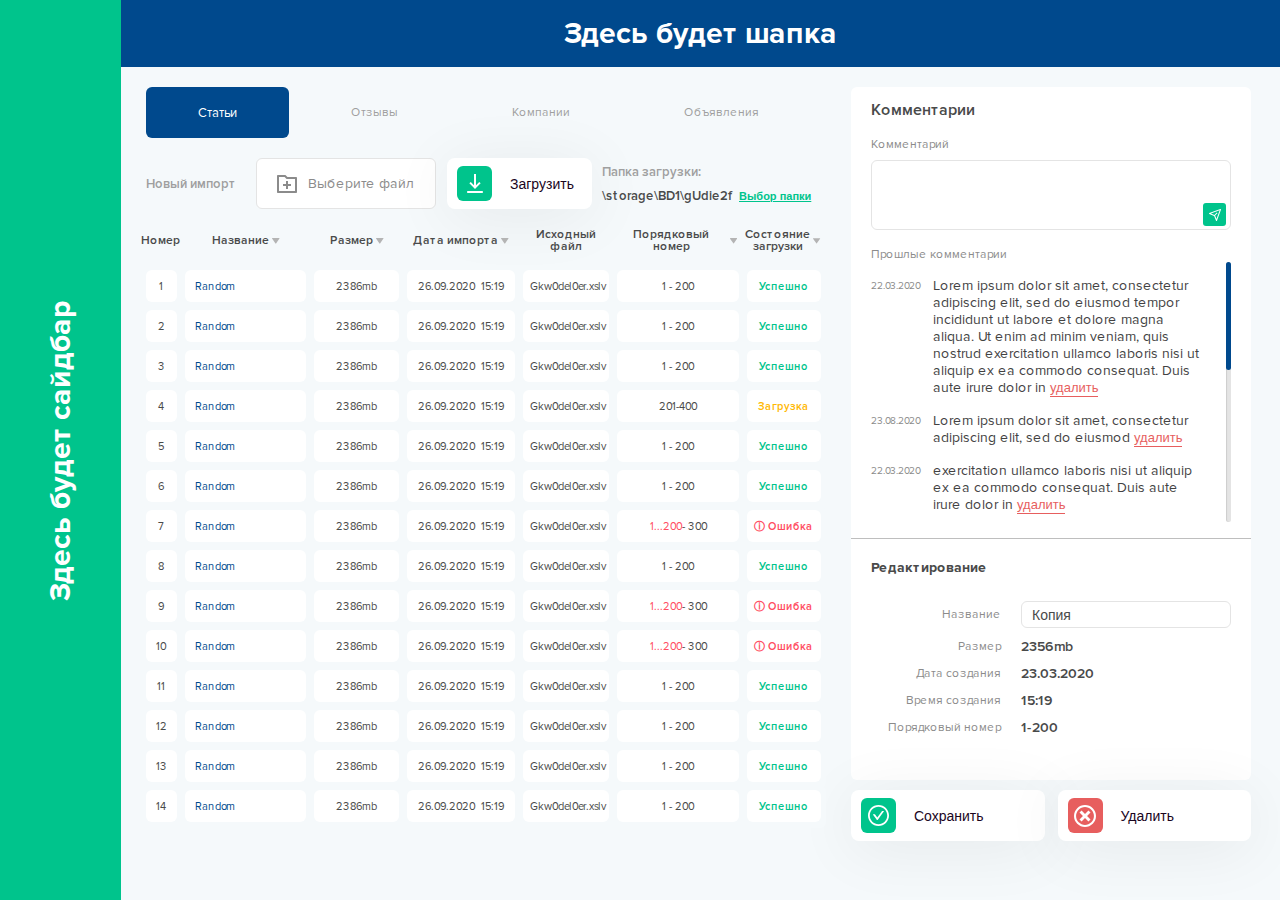
==== commit 39084acf: "3" ====
--- a/index.html
+++ b/index.html
@@ -62,31 +62,43 @@
                         <div class="table__head">
                             <div class="table__head-title">
                                 <span>Номер</span>
-                                <img src="img/select-arrow.svg"></img>
+                                <svg class="svg-sort" width="8" height="6" viewBox="0 0 8 6" fill="none" xmlns="http://www.w3.org/2000/svg">
+                                    <path d="M3.44095 5.46338C3.47535 5.51334 3.52138 5.5542 3.57508 5.58242C3.62878 5.61064 3.68853 5.62539 3.7492 5.62539C3.80986 5.62539 3.86962 5.61064 3.92331 5.58242C3.97701 5.5542 4.02305 5.51334 4.05745 5.46338L7.43245 0.588375C7.47151 0.532147 7.49442 0.466287 7.49869 0.397952C7.50295 0.329618 7.4884 0.261421 7.45663 0.200773C7.42486 0.140124 7.37707 0.0893432 7.31846 0.0539468C7.25985 0.0185505 7.19267 -0.000107379 7.1242 4.6487e-07H0.374198C0.305889 0.000282618 0.23895 0.0191805 0.180578 0.0546616C0.122207 0.0901427 0.0746116 0.140865 0.0429113 0.201373C0.0112111 0.261881 -0.00339494 0.329886 0.000664049 0.398075C0.00472303 0.466263 0.0272934 0.532055 0.065948 0.588375L3.44095 5.46338Z" fill="#B4B4B4"/>
+                                </svg>
                             </div>
                             <div class="table__head-title">
                                 <span>Название</span>
-                                <img src="img/select-arrow.svg"></img>
+                                <svg class="svg-sort" width="8" height="6" viewBox="0 0 8 6" fill="none" xmlns="http://www.w3.org/2000/svg">
+                                    <path d="M3.44095 5.46338C3.47535 5.51334 3.52138 5.5542 3.57508 5.58242C3.62878 5.61064 3.68853 5.62539 3.7492 5.62539C3.80986 5.62539 3.86962 5.61064 3.92331 5.58242C3.97701 5.5542 4.02305 5.51334 4.05745 5.46338L7.43245 0.588375C7.47151 0.532147 7.49442 0.466287 7.49869 0.397952C7.50295 0.329618 7.4884 0.261421 7.45663 0.200773C7.42486 0.140124 7.37707 0.0893432 7.31846 0.0539468C7.25985 0.0185505 7.19267 -0.000107379 7.1242 4.6487e-07H0.374198C0.305889 0.000282618 0.23895 0.0191805 0.180578 0.0546616C0.122207 0.0901427 0.0746116 0.140865 0.0429113 0.201373C0.0112111 0.261881 -0.00339494 0.329886 0.000664049 0.398075C0.00472303 0.466263 0.0272934 0.532055 0.065948 0.588375L3.44095 5.46338Z" fill="#B4B4B4"/>
+                                </svg>
                             </div>
                             <div class="table__head-title">
                                 <span>Размер</span>
-                                <img src="img/select-arrow.svg"></img>
+                                <svg class="svg-sort" width="8" height="6" viewBox="0 0 8 6" fill="none" xmlns="http://www.w3.org/2000/svg">
+                                    <path d="M3.44095 5.46338C3.47535 5.51334 3.52138 5.5542 3.57508 5.58242C3.62878 5.61064 3.68853 5.62539 3.7492 5.62539C3.80986 5.62539 3.86962 5.61064 3.92331 5.58242C3.97701 5.5542 4.02305 5.51334 4.05745 5.46338L7.43245 0.588375C7.47151 0.532147 7.49442 0.466287 7.49869 0.397952C7.50295 0.329618 7.4884 0.261421 7.45663 0.200773C7.42486 0.140124 7.37707 0.0893432 7.31846 0.0539468C7.25985 0.0185505 7.19267 -0.000107379 7.1242 4.6487e-07H0.374198C0.305889 0.000282618 0.23895 0.0191805 0.180578 0.0546616C0.122207 0.0901427 0.0746116 0.140865 0.0429113 0.201373C0.0112111 0.261881 -0.00339494 0.329886 0.000664049 0.398075C0.00472303 0.466263 0.0272934 0.532055 0.065948 0.588375L3.44095 5.46338Z" fill="#B4B4B4"/>
+                                </svg>
                             </div>
                             <div class="table__head-title">
                                 <span>Дата импорта</span>
-                                <img src="img/select-arrow.svg"></img>
+                                <svg class="svg-sort" width="8" height="6" viewBox="0 0 8 6" fill="none" xmlns="http://www.w3.org/2000/svg">
+                                    <path d="M3.44095 5.46338C3.47535 5.51334 3.52138 5.5542 3.57508 5.58242C3.62878 5.61064 3.68853 5.62539 3.7492 5.62539C3.80986 5.62539 3.86962 5.61064 3.92331 5.58242C3.97701 5.5542 4.02305 5.51334 4.05745 5.46338L7.43245 0.588375C7.47151 0.532147 7.49442 0.466287 7.49869 0.397952C7.50295 0.329618 7.4884 0.261421 7.45663 0.200773C7.42486 0.140124 7.37707 0.0893432 7.31846 0.0539468C7.25985 0.0185505 7.19267 -0.000107379 7.1242 4.6487e-07H0.374198C0.305889 0.000282618 0.23895 0.0191805 0.180578 0.0546616C0.122207 0.0901427 0.0746116 0.140865 0.0429113 0.201373C0.0112111 0.261881 -0.00339494 0.329886 0.000664049 0.398075C0.00472303 0.466263 0.0272934 0.532055 0.065948 0.588375L3.44095 5.46338Z" fill="#B4B4B4"/>
+                                </svg>
                             </div>
                             <div class="table__head-title">
                                 <span>Исходный файл</span>
                             </div>
                             <div class="table__head-title">
                                 <span>Порядковый номер</span>
-                                <img src="img/select-arrow.svg"></img>
+                                <svg class="svg-sort" width="8" height="6" viewBox="0 0 8 6" fill="none" xmlns="http://www.w3.org/2000/svg">
+                                    <path d="M3.44095 5.46338C3.47535 5.51334 3.52138 5.5542 3.57508 5.58242C3.62878 5.61064 3.68853 5.62539 3.7492 5.62539C3.80986 5.62539 3.86962 5.61064 3.92331 5.58242C3.97701 5.5542 4.02305 5.51334 4.05745 5.46338L7.43245 0.588375C7.47151 0.532147 7.49442 0.466287 7.49869 0.397952C7.50295 0.329618 7.4884 0.261421 7.45663 0.200773C7.42486 0.140124 7.37707 0.0893432 7.31846 0.0539468C7.25985 0.0185505 7.19267 -0.000107379 7.1242 4.6487e-07H0.374198C0.305889 0.000282618 0.23895 0.0191805 0.180578 0.0546616C0.122207 0.0901427 0.0746116 0.140865 0.0429113 0.201373C0.0112111 0.261881 -0.00339494 0.329886 0.000664049 0.398075C0.00472303 0.466263 0.0272934 0.532055 0.065948 0.588375L3.44095 5.46338Z" fill="#B4B4B4"/>
+                                </svg>
                             </div>
                             <div class="table__head-title">
                                 <span>Состояние<br>
                                     загрузки  </span>
-                                <img src="img/select-arrow.svg"></img>
+                                <svg class="svg-sort" width="8" height="6" viewBox="0 0 8 6" fill="none" xmlns="http://www.w3.org/2000/svg">
+                                    <path d="M3.44095 5.46338C3.47535 5.51334 3.52138 5.5542 3.57508 5.58242C3.62878 5.61064 3.68853 5.62539 3.7492 5.62539C3.80986 5.62539 3.86962 5.61064 3.92331 5.58242C3.97701 5.5542 4.02305 5.51334 4.05745 5.46338L7.43245 0.588375C7.47151 0.532147 7.49442 0.466287 7.49869 0.397952C7.50295 0.329618 7.4884 0.261421 7.45663 0.200773C7.42486 0.140124 7.37707 0.0893432 7.31846 0.0539468C7.25985 0.0185505 7.19267 -0.000107379 7.1242 4.6487e-07H0.374198C0.305889 0.000282618 0.23895 0.0191805 0.180578 0.0546616C0.122207 0.0901427 0.0746116 0.140865 0.0429113 0.201373C0.0112111 0.261881 -0.00339494 0.329886 0.000664049 0.398075C0.00472303 0.466263 0.0272934 0.532055 0.065948 0.588375L3.44095 5.46338Z" fill="#B4B4B4"/>
+                                </svg>
                             </div>
                         </div>
                         <div class="table__row">
--- a/css/style.css
+++ b/css/style.css
@@ -979,15 +979,26 @@
   margin-bottom: 17px;
   flex-grow: 1;
 }
+.table__head-title.table__head-title--active svg {
+  transform: rotate(180deg);
+}
+.table__head-title.table__head-title--active svg path {
+  fill: #00498D;
+}
 .table__head div {
   display: flex;
   justify-content: center;
   align-items: center;
   text-align: center;
 }
-.table__head div img {
-  width: 7.5px;
+.table__head div svg {
   margin-left: 3px;
+}
+.table__head div svg:hover {
+  cursor: pointer;
+}
+.table__head div svg:hover path {
+  fill: #00498D;
 }
 .table__head div:nth-child(1) {
   width: 4.6%;
